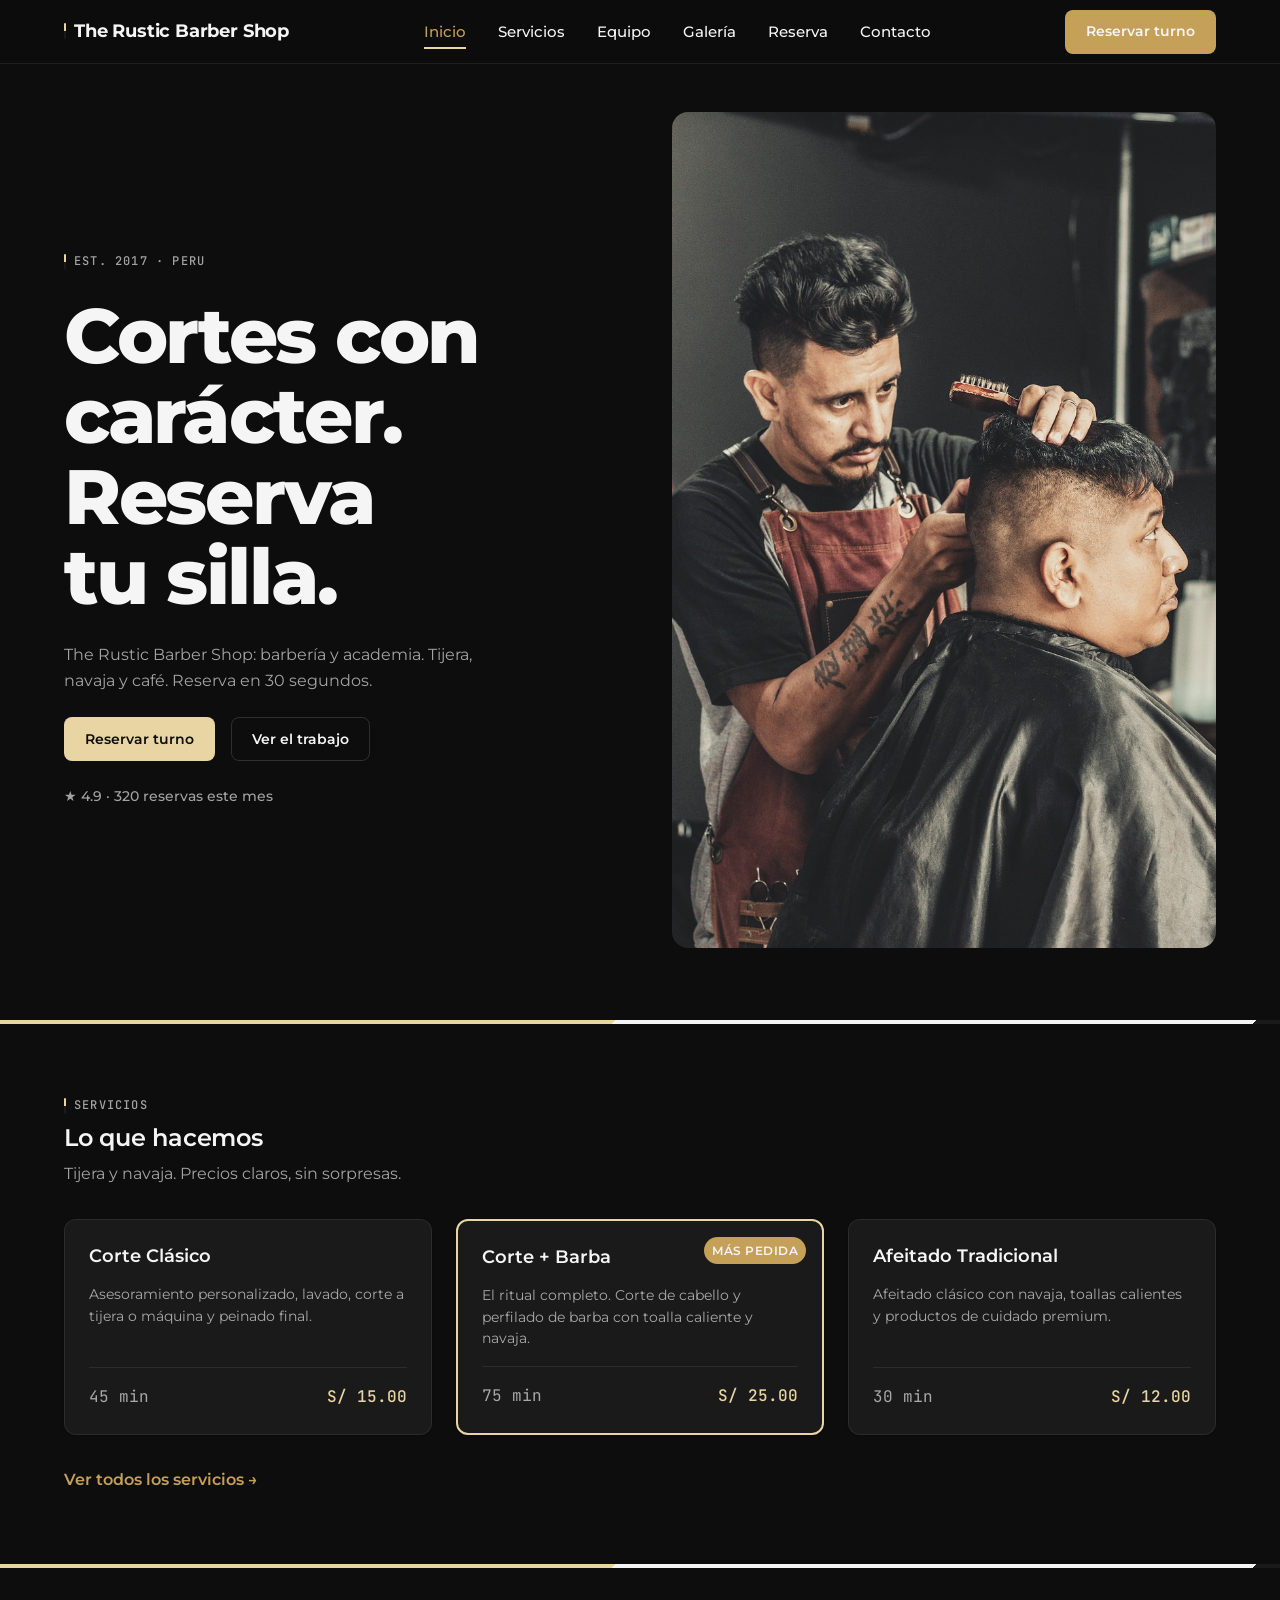
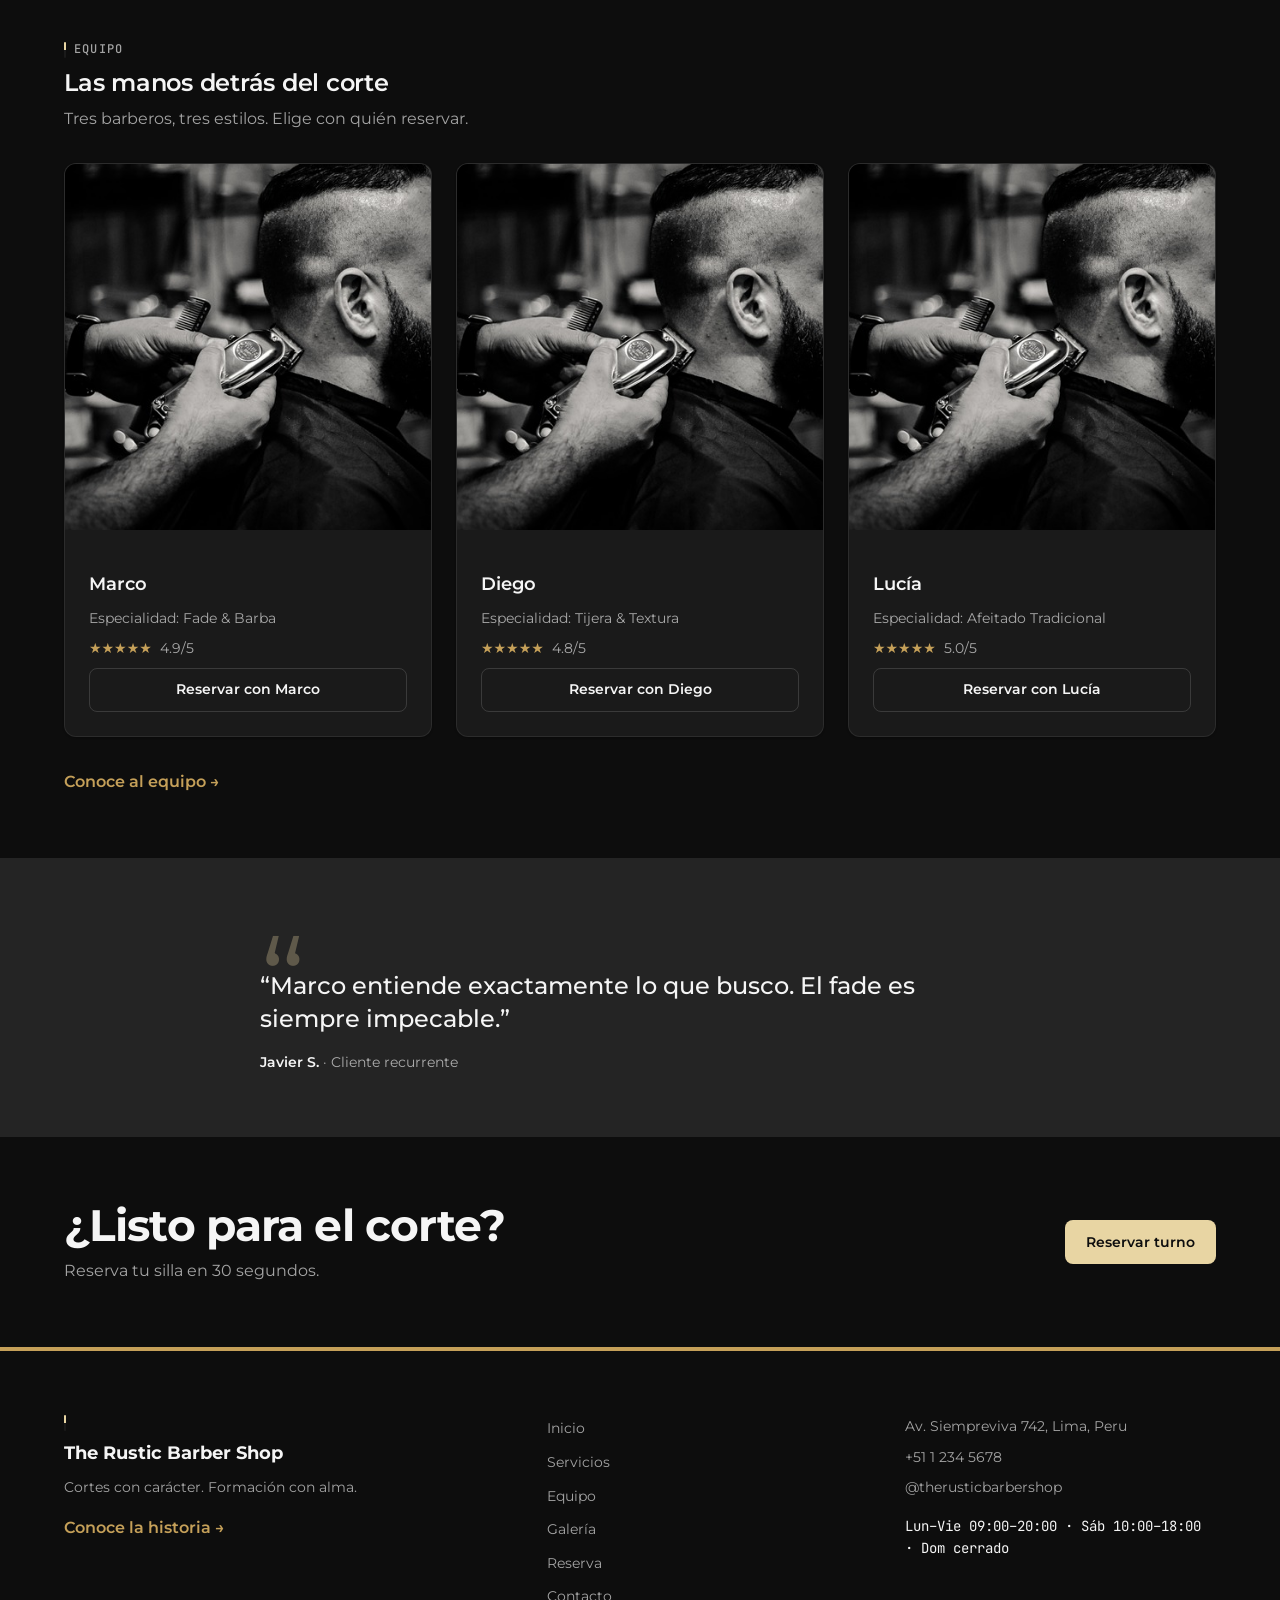
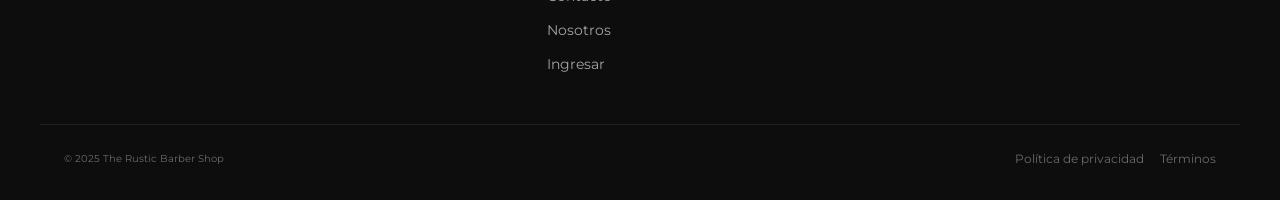
==== index.html @ 98f18f37 "refactor: new home content and structure, with main styles and add dinamic interaction with js code " ====
﻿<!DOCTYPE html>
<html lang="es">
<head>
    <meta charset="UTF-8">
    <meta name="viewport" content="width=device-width, initial-scale=1.0">
    <link rel="stylesheet" href="styles/styles.css">
    <link rel="preconnect" href="https://fonts.googleapis.com">
    <link rel="preconnect" href="https://fonts.gstatic.com" crossorigin>
    <link href="https://fonts.googleapis.com/css2?family=Montserrat:wght@400;500;600;700;800;900&family=JetBrains+Mono:wght@500&display=swap" rel="stylesheet">
    <title>Cortes con carácter — The Rustic Barber Shop | Reserva tu turno</title>
    <meta name="description" content="Barbería y academia de barbería en Peru. Cortes, fades, barba y cursos de barbería. Reserva tu turno online en 30 segundos.">
    <link rel="canonical" href="https://therusticbarbershop.com/">
    <meta property="og:title" content="The Rustic Barber Shop — Cortes con carácter">
    <meta property="og:description" content="Barbería y academia. Cortes, fades, barba y cursos de barbería. Reservá tu silla en 30 segundos.">
    <meta property="og:image" content="https://therusticbarbershop.com/og/hero.jpg">
    <meta property="og:type" content="website">
    <meta name="theme-color" content="#0D0D0D">
    <script type="application/ld+json">
    {
        "@context": "https://schema.org",
        "@type": "HairSalon",
        "name": "The Rustic Barber Shop",
        "image": "https://therusticbarbershop.com/og/hero.jpg",
        "address": {
            "@type": "PostalAddress",
            "streetAddress": "Av. Siempreviva 742",
            "addressLocality": "Lima",
            "addressCountry": "PE"
        },
        "telephone": "+5112345678",
        "priceRange": "$$",
        "openingHours": ["Mo-Fr 09:00-20:00", "Sa 10:00-18:00", "Su closed"]
    }
    </script>
</head>
<body>
    <a href="#main" class="skip-link">Ir a contenido principal</a>
    <header class="topbar" role="banner">
        <div class="topbar__inner container">
            <a class="brand" href="/" aria-label="The Rustic Barber Shop — inicio">
                <span class="brand__pole" aria-hidden="true"></span>
                <span class="brand__wordmark">The&nbsp;Rustic&nbsp;Barber&nbsp;Shop</span>
            </a>
            <nav class="nav" aria-label="Navegación principal">
                <ul class="nav__list">
                    <li><a class="nav__link" href="/" aria-current="page">Inicio</a></li>
                    <li><a class="nav__link" href="/servicios">Servicios</a></li>
                    <li><a class="nav__link" href="/equipo">Equipo</a></li>
                    <li><a class="nav__link" href="/galeria">Galería</a></li>
                    <li><a class="nav__link" href="/reserva">Reserva</a></li>
                    <li><a class="nav__link" href="/contacto">Contacto</a></li>
                </ul>
            </nav>
            <a class="btn btn--primary topbar__cta" href="/reserva">Reservar turno</a>
            <button class="nav-toggle" type="button" aria-expanded="false" aria-controls="mobile-drawer" aria-label="Abrir menú">
                <span aria-hidden="true"></span>
            </button>
        </div>
    </header>

    <div id="mobile-drawer" class="mobile-drawer" role="dialog" aria-modal="true" aria-label="Menú de navegación" hidden>
        <div class="mobile-drawer__overlay" data-drawer-close aria-hidden="true"></div>
        <div class="mobile-drawer__panel">
            <div class="mobile-drawer__head">
                <span class="brand__pole" aria-hidden="true"></span>
                <span class="mobile-drawer__title">The Rustic Barber Shop</span>
                <button class="mobile-drawer__close" type="button" aria-label="Cerrar menú" data-drawer-close>
                    <span aria-hidden="true">×</span>
                </button>
            </div>
            <nav aria-label="Navegación móvil">
                <ul class="mobile-drawer__list">
                    <li><a class="mobile-drawer__link" href="/" aria-current="page">Inicio</a></li>
                    <li><a class="mobile-drawer__link" href="/servicios">Servicios</a></li>
                    <li><a class="mobile-drawer__link" href="/equipo">Equipo</a></li>
                    <li><a class="mobile-drawer__link" href="/galeria">Galería</a></li>
                    <li><a class="mobile-drawer__link" href="/reserva">Reserva</a></li>
                    <li><a class="mobile-drawer__link" href="/contacto">Contacto</a></li>
                    <li><a class="mobile-drawer__link" href="/nosotros">Nosotros</a></li>
                    <li><a class="mobile-drawer__link" href="/login">Ingresar</a></li>
                </ul>
            </nav>
            <a class="btn btn--accent mobile-drawer__cta" href="/reserva">Reservar turno</a>
        </div>
    </div>

    <main id="main" class="page page--home">
        <section class="hero" aria-labelledby="hero-title">
            <div class="container hero__grid">
                <div class="hero__content">
                    <p class="eyebrow"><span class="eyebrow__pole" aria-hidden="true"></span>Est. 2017 · Peru</p>
                    <h1 class="hero__title" id="hero-title">Cortes con carácter. Reserva tu silla.</h1>
                    <p class="hero__lede">The Rustic Barber Shop: barbería y academia. Tijera, navaja y café. Reserva en 30 segundos.</p>
                    <div class="hero__actions">
                        <a class="btn btn--accent" href="/reserva">Reservar turno</a>
                        <a class="btn btn--ghost" href="/equipo">Ver el trabajo</a>
                    </div>
                    <p class="hero__proof" aria-label="Valoración">★ 4.9 · 320 reservas este mes</p>
                </div>
                <div class="hero__media">
                    <img src="images/hero.jpg" alt="Cliente recibiendo un corte de pelo en The Rustic Barber Shop"
                    width="672"
                    height="705"
                    fetchpriority="high">
                </div>
            </div>
        </section>

        <hr class="barber-pole" aria-hidden="true">

        <section class="services container" aria-labelledby="services-title">
            <header class="section-head">
                <p class="eyebrow"><span class="eyebrow__pole" aria-hidden="true"></span>Servicios</p>
                <h2 id="services-title">Lo que hacemos</h2>
                <p class="section-head__lede">Tijera y navaja. Precios claros, sin sorpresas.</p>
            </header>
            <ul class="services__grid" role="list">
                <li class="service-card">
                    <h3 class="service-card__title">Corte Clásico</h3>
                    <p class="service-card__desc">Asesoramiento personalizado, lavado, corte a tijera o máquina y peinado final.</p>
                    <div class="service-card__meta">
                        <span class="service-card__duration">45 min</span>
                        <span class="service-card__price">S/ 15.00</span>
                    </div>
                </li>
                <li class="service-card service-card--featured">
                    <span class="service-card__pill" aria-label="Destacado">Más pedida</span>
                    <h3 class="service-card__title">Corte + Barba</h3>
                    <p class="service-card__desc">El ritual completo. Corte de cabello y perfilado de barba con toalla caliente y navaja.</p>
                    <div class="service-card__meta">
                        <span class="service-card__duration">75 min</span>
                        <span class="service-card__price">S/ 25.00</span>
                    </div>
                </li>
                <li class="service-card">
                    <h3 class="service-card__title">Afeitado Tradicional</h3>
                    <p class="service-card__desc">Afeitado clásico con navaja, toallas calientes y productos de cuidado premium.</p>
                    <div class="service-card__meta">
                        <span class="service-card__duration">30 min</span>
                        <span class="service-card__price">S/ 12.00</span>
                    </div>
                </li>
            </ul>
            <a class="link-arrow" href="/servicios">Ver todos los servicios →</a>
        </section>

        <hr class="barber-pole" aria-hidden="true">

        <section class="barbers container" aria-labelledby="team-preview-title">
            <header class="section-head">
                <p class="eyebrow"><span class="eyebrow__pole" aria-hidden="true"></span>Equipo</p>
                <h2 id="team-preview-title">Las manos detrás del corte</h2>
                <p class="section-head__lede">Tres barberos, tres estilos. Elige con quién reservar.</p>
            </header>
            <ul class="barbers__grid" role="list">
                <li class="barber-card">
                    <img class="barber-card__photo" src="images/marco.jpg" alt="Retrato de Marco, barbero especialista en fade y barba" width="400" height="400" loading="lazy"
                        onerror="if(this.src!=='images/barber-cut.jpg'){this.src='images/barber-cut.jpg';this.alt='Imagen de respaldo del equipo de The Rustic Barber Shop';}">
                    <div class="barber-card__body">
                        <h3 class="barber-card__name">Marco</h3>
                        <p class="barber-card__spec">Especialidad: Fade &amp; Barba</p>
                        <p class="barber-card__rating" aria-label="Valoración 4.9 de 5"><span aria-hidden="true">★★★★★</span> 4.9/5</p>
                        <a class="btn btn--ghost" href="/reserva?barbero=marco">Reservar con Marco</a>
                    </div>
                </li>
                <li class="barber-card">
                    <img class="barber-card__photo" src="images/diego.jpg" alt="Retrato de Diego, barbero especialista en tijera y textura" width="400" height="400" loading="lazy"
                        onerror="if(this.src!=='images/barber-cut.jpg'){this.src='images/barber-cut.jpg';this.alt='Imagen de respaldo del equipo de The Rustic Barber Shop';}">
                    <div class="barber-card__body">
                        <h3 class="barber-card__name">Diego</h3>
                        <p class="barber-card__spec">Especialidad: Tijera &amp; Textura</p>
                        <p class="barber-card__rating" aria-label="Valoración 4.8 de 5"><span aria-hidden="true">★★★★★</span> 4.8/5</p>
                        <a class="btn btn--ghost" href="/reserva?barbero=diego">Reservar con Diego</a>
                    </div>
                </li>
                <li class="barber-card">
                    <img class="barber-card__photo" src="images/lucia.jpg" alt="Retrato de Lucía, barbera especialista en afeitado tradicional" width="400" height="400" loading="lazy"
                        onerror="if(this.src!=='images/barber-cut.jpg'){this.src='images/barber-cut.jpg';this.alt='Imagen de respaldo del equipo de The Rustic Barber Shop';}">
                    <div class="barber-card__body">
                        <h3 class="barber-card__name">Lucía</h3>
                        <p class="barber-card__spec">Especialidad: Afeitado Tradicional</p>
                        <p class="barber-card__rating" aria-label="Valoración 5.0 de 5"><span aria-hidden="true">★★★★★</span> 5.0/5</p>
                        <a class="btn btn--ghost" href="/reserva?barbero=lucia">Reservar con Lucía</a>
                    </div>
                </li>
            </ul>
            <a class="link-arrow" href="/equipo">Conoce al equipo →</a>
        </section>

        <section class="testimonial-feature" aria-label="Testimonio destacado">
            <div class="container">
                <blockquote>
                    <p>“Marco entiende exactamente lo que busco. El fade es siempre impecable.”</p>
                    <footer><cite>Javier S.</cite> · <span>Cliente recurrente</span></footer>
                </blockquote>
            </div>
        </section>

        <aside class="cta-band" aria-labelledby="home-cta">
            <div class="container cta-band__inner">
                <div>
                    <h2 class="cta-band__title" id="home-cta">¿Listo para el corte?</h2>
                    <p class="cta-band__text">Reserva tu silla en 30 segundos.</p>
                </div>
                <a class="btn btn--accent" href="/reserva">Reservar turno</a>
            </div>
        </aside>
    </main>
    <footer class="site-footer" role="contentinfo">
        <div class="container site-footer__grid">
            <div class="site-footer__brand">
                <span class="brand__pole" aria-hidden="true"></span>
                <p class="site-footer__wordmark">The&nbsp;Rustic&nbsp;Barber&nbsp;Shop</p>
                <p class="site-footer__tagline">Cortes con carácter. Formación con alma.</p>
                <a class="site-footer__about" href="/nosotros">Conoce la historia →</a>
            </div>

            <nav class="site-footer__nav" aria-label="Navegación secundaria">
                <ul>
                    <li><a href="/">Inicio</a></li>
                    <li><a href="/servicios">Servicios</a></li>
                    <li><a href="/equipo">Equipo</a></li>
                    <li><a href="/galeria">Galería</a></li>
                    <li><a href="/reserva">Reserva</a></li>
                    <li><a href="/contacto">Contacto</a></li>
                    <li><a href="/nosotros">Nosotros</a></li>
                    <li><a href="/login">Ingresar</a></li>
                </ul>
            </nav>

            <address class="site-footer__contact">
                <p>Av. Siempreviva 742, Lima, Peru</p>
                <p><a href="tel:+5112345678">+51 1 234 5678</a></p>
                <p><a href="https://instagram.com/therusticbarbershop" rel="noopener noreferrer">@therusticbarbershop</a></p>
                <p class="site-footer__hours">Lun–Vie 09:00–20:00 · Sáb 10:00–18:00 · Dom cerrado</p>
            </address>
        </div>

        <div class="site-footer__legal container">
            <small>&copy; 2025 The&nbsp;Rustic&nbsp;Barber&nbsp;Shop</small>
            <ul>
                <li><a href="#">Política de privacidad</a></li>
                <li><a href="#">Términos</a></li>
            </ul>
        </div>
    </footer>

    <script src="scripts/main.js"></script>
</body>
</html>
---- styles/styles.css ----
﻿/* ==========================================================================
   Design Tokens (:root variables)
   Colors, typography, spacing, radii, shadows, motion, z-index
   ========================================================================== */
:root {
    --canvas: #0D0D0D;

    --surface: #1A1A1A;
    --surface-subtle: #242424;

    --border: rgba(255, 255, 255, 0.08);
    --border-strong: rgba(255, 255, 255, 0.14);

    --text-primary: #F5F5F5;
    --text-secondary: rgba(245, 245, 245, 0.65);
    --text-tertiary: rgba(245, 245, 245, 0.40);
    --text-on-primary: #F5F5F5;
    --text-on-accent: #0D0D0D;

    --primary: #C5A059;
    --primary-hover: #A8863A;
    --primary-active: #8B6B30;
    --accent: #E8D5A3;
    --accent-hover: #D4C08A;

    --success: #22C55E;
    --success-surface: #14532D;

    --error: #EF4444;
    --error-surface: #7F1D1D;

    --warning: #F59E0B;
    --warning-surface: #78350F;

    --info: #3B82F6;
    --info-surface: #1E3A5F;

    --font-display: "Montserrat", system-ui, sans-serif;
    --font-body: "Montserrat", system-ui, -apple-system, sans-serif;
    --font-mono: "JetBrains Mono", ui-monospace, monospace;

    --fs-hero: clamp(48px, 6vw, 88px);
    --fs-h1: clamp(32px, 4vw, 44px);
    --fs-h2: 24px;
    --fs-h3: 18px;
    --fs-body: 16px;
    --fs-small: 14px;
    --fs-label: 12px;
    --fs-data: 16px;

    --sp-xs: 4px;
    --sp-sm: 8px;
    --sp-md: 16px;
    --sp-lg: 24px;
    --sp-xl: 32px;
    --sp-2xl: 48px;
    --sp-3xl: 64px;
    --sp-4xl: 96px;

    --container-max: 1200px;
    --container-px: 16px;
    --header-h: 64px;
    --section-gap: 48px;

    --r-control: 8px;
    --r-card:    12px;
    --r-media:   16px;
    --r-pill:    999px;

    --shadow-0: none;
    --shadow-1: 0 1px 2px rgba(0,0,0,0.30);
    --shadow-2: 0 1px 3px rgba(0,0,0,0.30), 0 8px 24px rgba(0,0,0,0.40);
    --shadow-3: 0 4px 8px rgba(0,0,0,0.40), 0 24px 48px rgba(0,0,0,0.50);

    --dur-fast: 120ms; 
    --dur-base: 200ms; 
    --dur-slow: 320ms; 
    --dur-scene: 520ms;
    --ease-out: cubic-bezier(0.22, 1, 0.36, 1);
    --ease-in-out: cubic-bezier(0.65, 0, 0.35, 1);

    --z-base:0; 
    --z-sticky:100; 
    --z-header:200;
    --z-popover:800; 
    --z-modal:1000; 
    --z-toast:1100;

}

/* ==========================================================================
   Global Base — Reset, HTML/Body, Motion Preferences, Focus Rings
   ========================================================================== */
*, *::before, *::after {
    box-sizing: border-box;
}

html {
    scroll-behavior: smooth;
    color-scheme: dark;
}

body {
    margin: 0;
    min-height: 100vh;
    background-color: var(--canvas);
    color: var(--text-primary);
    font-family: var(--font-body);
    font-size: var(--fs-body);
    line-height: 1.6;
    -webkit-font-smoothing: antialiased;
    -moz-osx-font-smoothing: grayscale;
}

@media (prefers-reduced-motion: reduce) {
    html {
        scroll-behavior: auto;
    }
    *, *::before, *::after {
        animation-duration: 0.01ms !important;
        animation-iteration-count: 1 !important;
        transition-duration: 0.01ms !important;
    }
}

[id] {
    scroll-margin-top: 80px;
}

img {
    max-width: 100%;
    height: auto;
    display: block;
}

h1, h2, h3, h4, p {
    margin: 0;
}

h1, h2, h3 {
    font-family: var(--font-display);
    text-wrap: balance;
}

a {
    color: inherit;
}

ul, ol {
    margin: 0;
    padding: 0;
    list-style: none;
}

:focus-visible {
    outline: 2px solid var(--accent);
    outline-offset: 2px;
}

/* ==========================================================================
   Utilities — .visually-hidden, .container, Responsive Breakpoints
   ========================================================================== */
.visually-hidden {
    position: absolute;
    width: 1px;
    height: 1px;
    padding: 0;
    margin: -1px;
    overflow: hidden;
    clip: rect(0, 0, 0, 0);
    white-space: nowrap;
    border: 0;
}

.container {
    width: 100%;
    max-width: var(--container-max);
    margin-inline: auto;
    padding-inline: var(--container-px);
}

@media (min-width: 1024px) {
    :root {
        --container-px: 24px;
        --section-gap: 64px;
    }
}

/* ==========================================================================
   Skip Link — Accessibility Jump-to-Content
   ========================================================================== */
.skip-link {
    position: absolute;
    top: var(--sp-md);
    left: var(--sp-md);
    z-index: calc(var(--z-modal) + 1);
    padding: var(--sp-sm) var(--sp-md);
    background-color: var(--surface);
    color: var(--text-primary);
    border: 1px solid var(--border-strong);
    border-radius: var(--r-control);
    text-decoration: none;
    font-weight: 600;
    transform: translateY(-200%);
    transition: transform var(--dur-base) var(--ease-out);
}

.skip-link:focus {
    transform: translateY(0);
}

/* ==========================================================================
   Barber Pole Divider — Animated Brand Signature
   ========================================================================== */
.barber-pole {
    border: 0;
    height: 4px;
    width: 100%;
    background: repeating-linear-gradient(-45deg, var(--accent) 0 25%, var(--surface) 25% 51%, var(--text-primary) 51% 76%, var(--accent) 76% 100%);
    background-size: 200% 100%;
    animation: pole-flow 2s linear infinite;
}

@media (prefers-reduced-motion: reduce) {
    .barber-pole {
        animation: none;
    }
}

@keyframes pole-flow {
    from {
        background-position: 0% 0%;
    }
    to {
        background-position: 200% 0%;
    }
}

/* ==========================================================================
   Buttons — .btn, .btn--primary, .btn--accent, .btn--ghost
   ========================================================================== */
.btn {
    display: inline-flex;
    justify-content: center;
    align-items: center;
    height: 44px;

    border-radius: var(--r-control);
    border: 1px solid transparent;
    text-decoration: none;
    padding-inline: 20px;

    font-family: inherit;
    font-size: var(--fs-small);
    font-weight: 600;
    cursor: pointer;

    /* Override existing background-color/border-color transition. */
    transition: transform var(--dur-fast) var(--ease-out);
    touch-action: manipulation;
}

.btn:focus-visible {
    outline: 2px solid var(--accent);
    outline-offset: 2px;
}

.btn:active {
    transform: scale(0.97);
}

.btn--primary {
    background-color: var(--primary);
    color: var(--text-on-primary);
}

.btn--primary:hover {
    background-color: var(--primary-hover);
}

.btn--primary:active {
    background-color: var(--primary-active);
}

.btn--accent {
    background-color: var(--accent);
    color: var(--text-on-accent);
}

.btn--accent:hover {
    background-color: var(--accent-hover);
}

.btn--accent:active {
    background-color: var(--primary);
}

.btn--ghost {
    background-color: transparent;
    border-color: var(--border-strong);
    color: var(--text-primary);
}

.btn--ghost:hover {
    background-color: var(--surface-subtle);
}

.btn--ghost:active {
    background-color: var(--surface);
}

/* ==========================================================================
   Header — .topbar, .brand, .nav, .nav-toggle (Sticky Navigation)
   ========================================================================== */
.topbar {
    position: sticky;
    top: 0;
    z-index: var(--z-header);
    height: var(--header-h);
    background-color: rgba(13, 13, 13, 0.95);
    backdrop-filter: blur(8px);
    -webkit-backdrop-filter: blur(8px);
    border-bottom: 1px solid var(--border);
}

.topbar__inner {
    position: static;
    background-color: transparent;
    border-bottom: 0;
    display: flex;
    align-items: center;
    justify-content: space-between;
    gap: var(--sp-md);
    height: 100%;
}

.brand {
    display: inline-flex;
    align-items: center;
    gap: var(--sp-sm);
    text-decoration: none;
    font-family: var(--font-display);
    font-size: clamp(14px, 2vw, 18px);
    font-weight: 700;
    color: var(--text-primary);
    letter-spacing: -0.01em;
}

.brand__pole {
    display: inline-block;
    width: 2px;
    height: 16px;
    border-radius: 999px;
    background: repeating-linear-gradient(
        180deg,
        var(--accent) 0 25%,
        var(--surface) 25% 51%,
        var(--text-primary) 51% 76%,
        var(--accent) 76% 100%
    );
    background-size: 100% 200%;
    animation: pole-mini-flow 2s linear infinite;
}

@media (prefers-reduced-motion: reduce) {
    .brand__pole {
        animation: none;
    }
}

@keyframes pole-mini-flow {
    from { background-position: 0% 0%; }
    to { background-position: 0% 200%; }
}

.nav {
    display: none;
}

@media (min-width: 1024px) {
    .nav {
        display: block;
    }
}

.nav__list {
    display: flex;
    align-items: center;
    gap: var(--sp-xl);
    height: 100%;

    list-style: none;
    margin: 0;
    padding: 0;
}

.nav__link {
    position: relative;
    text-decoration: none;
    color: var(--text-primary);
    font-size: 15px;
    font-weight: 500;
    padding-block: var(--sp-sm);
}

.nav__link::after {
    content: '';
    position: absolute;
    left: 0;
    bottom: 0;
    width: 100%;
    height: 2px;
    background-color: var(--accent);
    transform: scaleX(0);
    transform-origin: left;
    transition: transform var(--dur-base) var(--ease-out);
}

.nav__link:hover::after,
.nav__link[aria-current="page"]::after {
    transform: scaleX(1);
}

.nav__link:hover {
    color: var(--accent);
}

.nav__link[aria-current="page"] {
    color: var(--primary);
}

.topbar__cta {
    display: none;
}

@media (min-width: 1024px) {
    .topbar__cta {
        display: inline-flex;
    }
}

.nav-toggle {
    display: inline-flex;
    align-items: center;
    justify-content: center;
    width: 44px;
    height: 44px;
    padding: 0;
    background: transparent;
    border: 1px solid var(--border-strong);
    border-radius: var(--r-control);
    color: var(--text-primary);
    cursor: pointer;
    touch-action: manipulation;
}

.nav-toggle span,
.nav-toggle span::before,
.nav-toggle span::after {
    display: block;
    width: 22px;
    height: 2px;
    background-color: currentColor;
    border-radius: 2px;
    transition: transform var(--dur-base) var(--ease-out), opacity var(--dur-base) var(--ease-out);
}

.nav-toggle span {
    position: relative;
}

.nav-toggle span::before,
.nav-toggle span::after {
    content: '';
    position: absolute;
    left: 0;
}

.nav-toggle span::before { top: -7px; }
.nav-toggle span::after { top: 7px; }

.nav-toggle[aria-expanded="true"] span { opacity: 0; }
.nav-toggle[aria-expanded="true"] span::before { transform: translateY(7px) rotate(45deg); }
.nav-toggle[aria-expanded="true"] span::after { transform: translateY(-7px) rotate(-45deg); }

@media (min-width: 1024px) {
    .nav-toggle { display: none; }
}

/* ==========================================================================
   Mobile Navigation Drawer — .mobile-drawer
   ========================================================================== */
.mobile-drawer {
    position: fixed;
    inset: 0;
    z-index: var(--z-modal);
    display: none;
}

.mobile-drawer.is-open {
    display: block;
}

.mobile-drawer__overlay {
    position: absolute;
    inset: 0;
    background-color: rgba(13, 13, 13, 0.7);
    opacity: 0;
    transition: opacity var(--dur-slow) var(--ease-out);
}

.mobile-drawer.is-open .mobile-drawer__overlay {
    opacity: 1;
}

.mobile-drawer__panel {
    position: absolute;
    top: 0;
    right: 0;
    width: min(320px, 85vw);
    height: 100%;
    background-color: var(--surface);
    border-left: 1px solid var(--border);
    padding: var(--sp-lg);
    display: flex;
    flex-direction: column;
    gap: var(--sp-xl);
    transform: translateX(100%);
    transition: transform var(--dur-slow) var(--ease-out);
    overscroll-behavior: contain;
}

.mobile-drawer.is-open .mobile-drawer__panel {
    transform: translateX(0);
}

.mobile-drawer__head {
    display: flex;
    align-items: center;
    justify-content: space-between;
    gap: var(--sp-sm);
}

.mobile-drawer__title {
    font-family: var(--font-display);
    font-weight: 700;
    font-size: 14px;
    flex: 1;
}

.mobile-drawer__close {
    width: 36px;
    height: 36px;
    display: inline-flex;
    align-items: center;
    justify-content: center;
    background: transparent;
    border: 1px solid var(--border-strong);
    border-radius: var(--r-control);
    color: var(--text-primary);
    cursor: pointer;
    font-size: 22px;
    line-height: 1;
}

.mobile-drawer__list {
    display: flex;
    flex-direction: column;
    gap: var(--sp-sm);
}

.mobile-drawer__link {
    display: block;
    padding: var(--sp-sm) 0;
    text-decoration: none;
    color: var(--text-secondary);
    font-size: var(--fs-body);
    font-weight: 500;
    border-bottom: 1px solid var(--border);
    transition: transform var(--dur-base) var(--ease-out);
}

.mobile-drawer__link:hover,
.mobile-drawer__link[aria-current="page"] {
    color: var(--primary);
    transform: translateX(4px);
}

.mobile-drawer__cta {
    margin-top: auto;
}

/* ==========================================================================
   Hero Section — .hero, .hero__grid, .hero__content, .hero__media
   ========================================================================== */
.hero {
    padding-block: var(--sp-2xl) var(--sp-3xl);
}

.hero__grid {
    display: grid;
    gap: var(--sp-xl);
    align-items: center;
}

@media (min-width: 1024px) {
    .hero__grid {
        grid-template-columns: 1fr 1fr;
        gap: var(--sp-3xl);
        min-height: calc(100vh - var(--header-h));
    }
}

.hero__content {
    display: flex;
    flex-direction: column;
    gap: var(--sp-lg);
}

.hero__title {
    font-size: var(--fs-hero);
    font-weight: 800;
    line-height: 1.05;
    letter-spacing: -0.03em;
}

.hero__lede {
    color: var(--text-secondary);
    font-size: var(--fs-body);
    max-width: 448px;
}

.hero__actions {
    display: flex;
    flex-wrap: wrap;
    gap: var(--sp-md);
}

.hero__proof {
    color: var(--text-secondary);
    font-size: var(--fs-small);
    font-weight: 500;
}

.hero__media {
    border-radius: var(--r-media);
    overflow: hidden;
    aspect-ratio: 4 / 5;
    background-color: var(--surface-subtle);
}

.hero__media img {
    width: 100%;
    height: 100%;
    object-fit: cover;
}

@media (min-width: 1024px) {
    .hero__media {
        aspect-ratio: auto;
        height: 100%;
        min-height: 560px;
    }
}

/* ==========================================================================
   Section Components — .section-head, .eyebrow (Shared Section Headers)
   ========================================================================== */
.section-head {
    display: flex;
    flex-direction: column;
    gap: var(--sp-sm);
    margin-bottom: var(--sp-xl);
}

.section-head h2 {
    font-size: var(--fs-h2);
    font-weight: 600;
    line-height: 1.25;
    letter-spacing: -0.01em;
}

.section-head__lede {
    color: var(--text-secondary);
    max-width: 520px;
}

.eyebrow {
    display: inline-flex;
    align-items: center;
    gap: var(--sp-sm);
    font-family: var(--font-mono);
    font-size: var(--fs-label);
    font-weight: 500;
    letter-spacing: 0.1em;
    text-transform: uppercase;
    color: var(--text-secondary);
}

.eyebrow__pole {
    display: inline-block;
    width: 2px;
    height: 16px;
    border-radius: 999px;
    background: repeating-linear-gradient(
        180deg,
        var(--accent) 0 25%,
        var(--surface) 25% 51%,
        var(--text-primary) 51% 76%,
        var(--accent) 76% 100%
    );
    background-size: 100% 200%;
    animation: pole-mini-flow 2s linear infinite;
}

@media (prefers-reduced-motion: reduce) {
    .eyebrow__pole {
        animation: none;
    }
}

/* ==========================================================================
   Services Section — .services, .service-card, .link-arrow
   ========================================================================== */
.services {
    padding-block: var(--section-gap);
}

.services__grid {
    display: grid;
    gap: var(--sp-lg);
    align-items: stretch;
}

@media (min-width: 640px) {
    .services__grid {
        grid-template-columns: repeat(2, 1fr);
    }
}

@media (min-width: 1024px) {
    .services__grid {
        grid-template-columns: repeat(3, 1fr);
    }
}

.service-card {
    position: relative;
    display: flex;
    flex-direction: column;
    gap: var(--sp-md);
    background-color: var(--surface);
    border: 1px solid var(--border);
    border-radius: var(--r-card);
    padding: var(--sp-lg);
    box-shadow: var(--shadow-1);
    transition: transform var(--dur-base) var(--ease-out);
}

.service-card:hover {
    transform: translateY(-2px);
    box-shadow: var(--shadow-2);
}

.service-card--featured {
    border: 2px solid var(--accent);
}

.service-card__pill {
    position: absolute;
    top: var(--sp-md);
    right: var(--sp-md);
    padding: var(--sp-xs) var(--sp-sm);
    background-color: var(--primary);
    color: var(--text-on-primary);
    font-size: var(--fs-label);
    font-weight: 600;
    letter-spacing: 0.04em;
    text-transform: uppercase;
    border-radius: var(--r-pill);
}

.service-card__title {
    font-size: var(--fs-h3);
    font-weight: 600;
    line-height: 1.35;
    padding-right: 72px;
}

.service-card__desc {
    color: var(--text-secondary);
    font-size: var(--fs-small);
    line-height: 1.55;
    flex: 1;
}

.service-card__meta {
    display: flex;
    align-items: center;
    justify-content: space-between;
    padding-top: var(--sp-md);
    border-top: 1px solid var(--border);
    font-family: var(--font-mono);
    font-size: var(--fs-data);
    font-variant-numeric: tabular-nums;
}

.service-card__duration {
    color: var(--text-secondary);
}

.service-card__price {
    color: var(--accent);
    font-weight: 500;
}

.link-arrow {
    display: inline-flex;
    margin-top: var(--sp-xl);
    color: var(--primary);
    text-decoration: none;
    font-weight: 600;
    transition: transform var(--dur-base) var(--ease-out);
}

.link-arrow:hover {
    color: var(--accent);
    transform: translateX(4px);
}

/* ==========================================================================
   Team Section — .barbers, .barber-card
   ========================================================================== */
.barbers {
    padding-block: var(--section-gap);
}

.barbers__grid {
    display: grid;
    gap: var(--sp-lg);
    align-items: stretch;
}

@media (min-width: 640px) {
    .barbers__grid {
        grid-template-columns: repeat(2, 1fr);
    }
}

@media (min-width: 1024px) {
    .barbers__grid {
        grid-template-columns: repeat(3, 1fr);
    }
}

.barber-card {
    display: flex;
    flex-direction: column;
    gap: var(--sp-md);
    background-color: var(--surface);
    border: 1px solid var(--border);
    border-radius: var(--r-card);
    overflow: hidden;
    box-shadow: var(--shadow-1);
    transition: transform var(--dur-base) var(--ease-out);
}

.barber-card:hover {
    transform: translateY(-2px);
    box-shadow: var(--shadow-2);
}

.barber-card__photo {
    width: 100%;
    aspect-ratio: 1 / 1;
    object-fit: cover;
    background-color: var(--surface-subtle);
}

.barber-card__body {
    display: flex;
    flex-direction: column;
    gap: var(--sp-sm);
    padding: var(--sp-lg);
    flex: 1;
}

.barber-card__name {
    font-size: var(--fs-h3);
    font-weight: 600;
}

.barber-card__spec {
    color: var(--text-secondary);
    font-size: var(--fs-small);
}

.barber-card__rating {
    color: var(--text-secondary);
    font-size: var(--fs-small);
}

.barber-card__rating span {
    color: var(--primary);
    margin-right: var(--sp-xs);
}

.barber-card .btn {
    margin-top: auto;
}

/* ==========================================================================
   Featured Testimonial — .testimonial-feature
   ========================================================================== */
.testimonial-feature {
    padding-block: var(--section-gap);
    background-color: var(--surface-subtle);
}

.testimonial-feature blockquote {
    position: relative;
    max-width: 760px;
    margin: 0 auto;
    padding-top: var(--sp-2xl);
}

.testimonial-feature blockquote::before {
    content: '“';
    position: absolute;
    top: 0;
    left: 0;
    font-family: var(--font-display);
    font-size: clamp(64px, 10vw, 120px);
    line-height: 1;
    color: var(--accent);
    opacity: 0.3;
}

.testimonial-feature p {
    font-size: clamp(var(--fs-h3), 3vw, var(--fs-h2));
    font-weight: 500;
    line-height: 1.35;
    margin-bottom: var(--sp-md);
}

.testimonial-feature footer {
    color: var(--text-secondary);
    font-size: var(--fs-small);
}

.testimonial-feature cite {
    font-style: normal;
    color: var(--text-primary);
    font-weight: 600;
}

/* ==========================================================================
   CTA Band — .cta-band (Call-to-Action Section)
   ========================================================================== */
.cta-band {
    padding-block: var(--section-gap);
}

.cta-band__inner {
    display: flex;
    flex-direction: column;
    gap: var(--sp-lg);
    align-items: flex-start;
}

@media (min-width: 768px) {
    .cta-band__inner {
        flex-direction: row;
        align-items: center;
        justify-content: space-between;
    }
}

/* Intentional visual override: renders as H1 scale but remains <h2>. */
.cta-band__title {
    font-size: var(--fs-h1);
    font-weight: 700;
    line-height: 1.1;
    letter-spacing: -0.02em;
}

.cta-band__text {
    color: var(--text-secondary);
    margin-top: var(--sp-sm);
}

/* ==========================================================================
   Site Footer — .site-footer, .site-footer__grid, .site-footer__brand,
                 .site-footer__nav, .site-footer__contact, .site-footer__legal
   ========================================================================== */
.site-footer {
    padding-block: var(--sp-3xl) var(--sp-xl);
    border-top: 4px solid var(--primary);
    color-scheme: dark;
}

.site-footer__grid {
    display: grid;
    gap: var(--sp-2xl);
}

@media (min-width: 768px) {
    .site-footer__grid {
        grid-template-columns: repeat(2, 1fr);
    }
}

@media (min-width: 1024px) {
    .site-footer__grid {
        grid-template-columns: 1.4fr 1fr 1fr;
    }
}

.site-footer__brand {
    display: flex;
    flex-direction: column;
    gap: var(--sp-sm);
}

.site-footer__wordmark {
    font-family: var(--font-display);
    font-size: var(--fs-h3);
    font-weight: 700;
    color: var(--text-primary);
}

.site-footer__tagline {
    color: var(--text-secondary);
    font-size: var(--fs-small);
}

.site-footer__about {
    color: var(--primary);
    text-decoration: none;
    font-weight: 600;
    margin-top: var(--sp-sm);
}

.site-footer__about:hover {
    color: var(--accent);
}

.site-footer__nav ul {
    display: flex;
    flex-direction: column;
    gap: var(--sp-sm);
}

.site-footer__nav a {
    color: var(--text-secondary);
    text-decoration: none;
    font-size: var(--fs-small);
}

.site-footer__nav a:hover {
    color: var(--text-primary);
}

.site-footer__contact {
    display: flex;
    flex-direction: column;
    gap: var(--sp-sm);
    font-style: normal;
    color: var(--text-secondary);
    font-size: var(--fs-small);
}

.site-footer__contact a {
    color: var(--text-secondary);
    text-decoration: none;
}

.site-footer__contact a:hover {
    color: var(--primary);
}

.site-footer__hours {
    font-family: var(--font-mono);
    font-variant-numeric: tabular-nums;
    color: var(--text-primary);
    margin-top: var(--sp-sm);
}

.site-footer__legal {
    display: flex;
    flex-direction: column;
    gap: var(--sp-md);
    margin-top: var(--sp-2xl);
    padding-top: var(--sp-lg);
    border-top: 1px solid var(--border);
    color: var(--text-tertiary);
    font-size: var(--fs-label);
}

@media (min-width: 768px) {
    .site-footer__legal {
        flex-direction: row;
        align-items: center;
        justify-content: space-between;
    }
}

.site-footer__legal ul {
    display: flex;
    gap: var(--sp-md);
}

.site-footer__legal a {
    color: var(--text-tertiary);
    text-decoration: none;
}

.site-footer__legal a:hover {
    color: var(--text-secondary);
}

/* ==========================================================================
   Page-Load Reveal Animations — opacity + translateY stagger
   ========================================================================== */
@media (prefers-reduced-motion: no-preference) {
    .hero__content,
    .section-head,
    .service-card,
    .barber-card {
        opacity: 0;
        transform: translateY(12px);
        animation: reveal-up var(--dur-scene) var(--ease-out) forwards;
    }

    .hero__content { animation-delay: 0ms; }
    .section-head { animation-delay: var(--dur-fast); }

    .service-card:nth-child(1) { animation-delay: var(--dur-fast); }
    .service-card:nth-child(2) { animation-delay: calc(var(--dur-fast) * 2); }
    .service-card:nth-child(3) { animation-delay: calc(var(--dur-fast) * 3); }

    .barber-card:nth-child(1) { animation-delay: var(--dur-fast); }
    .barber-card:nth-child(2) { animation-delay: calc(var(--dur-fast) * 2); }
    .barber-card:nth-child(3) { animation-delay: calc(var(--dur-fast) * 3); }
}

@media (prefers-reduced-motion: reduce) {
    .hero__content,
    .section-head,
    .service-card,
    .barber-card {
        opacity: 1;
        transform: none;
        animation: none;
    }
}

@keyframes reveal-up {
    to {
        opacity: 1;
        transform: translateY(0);
    }
}
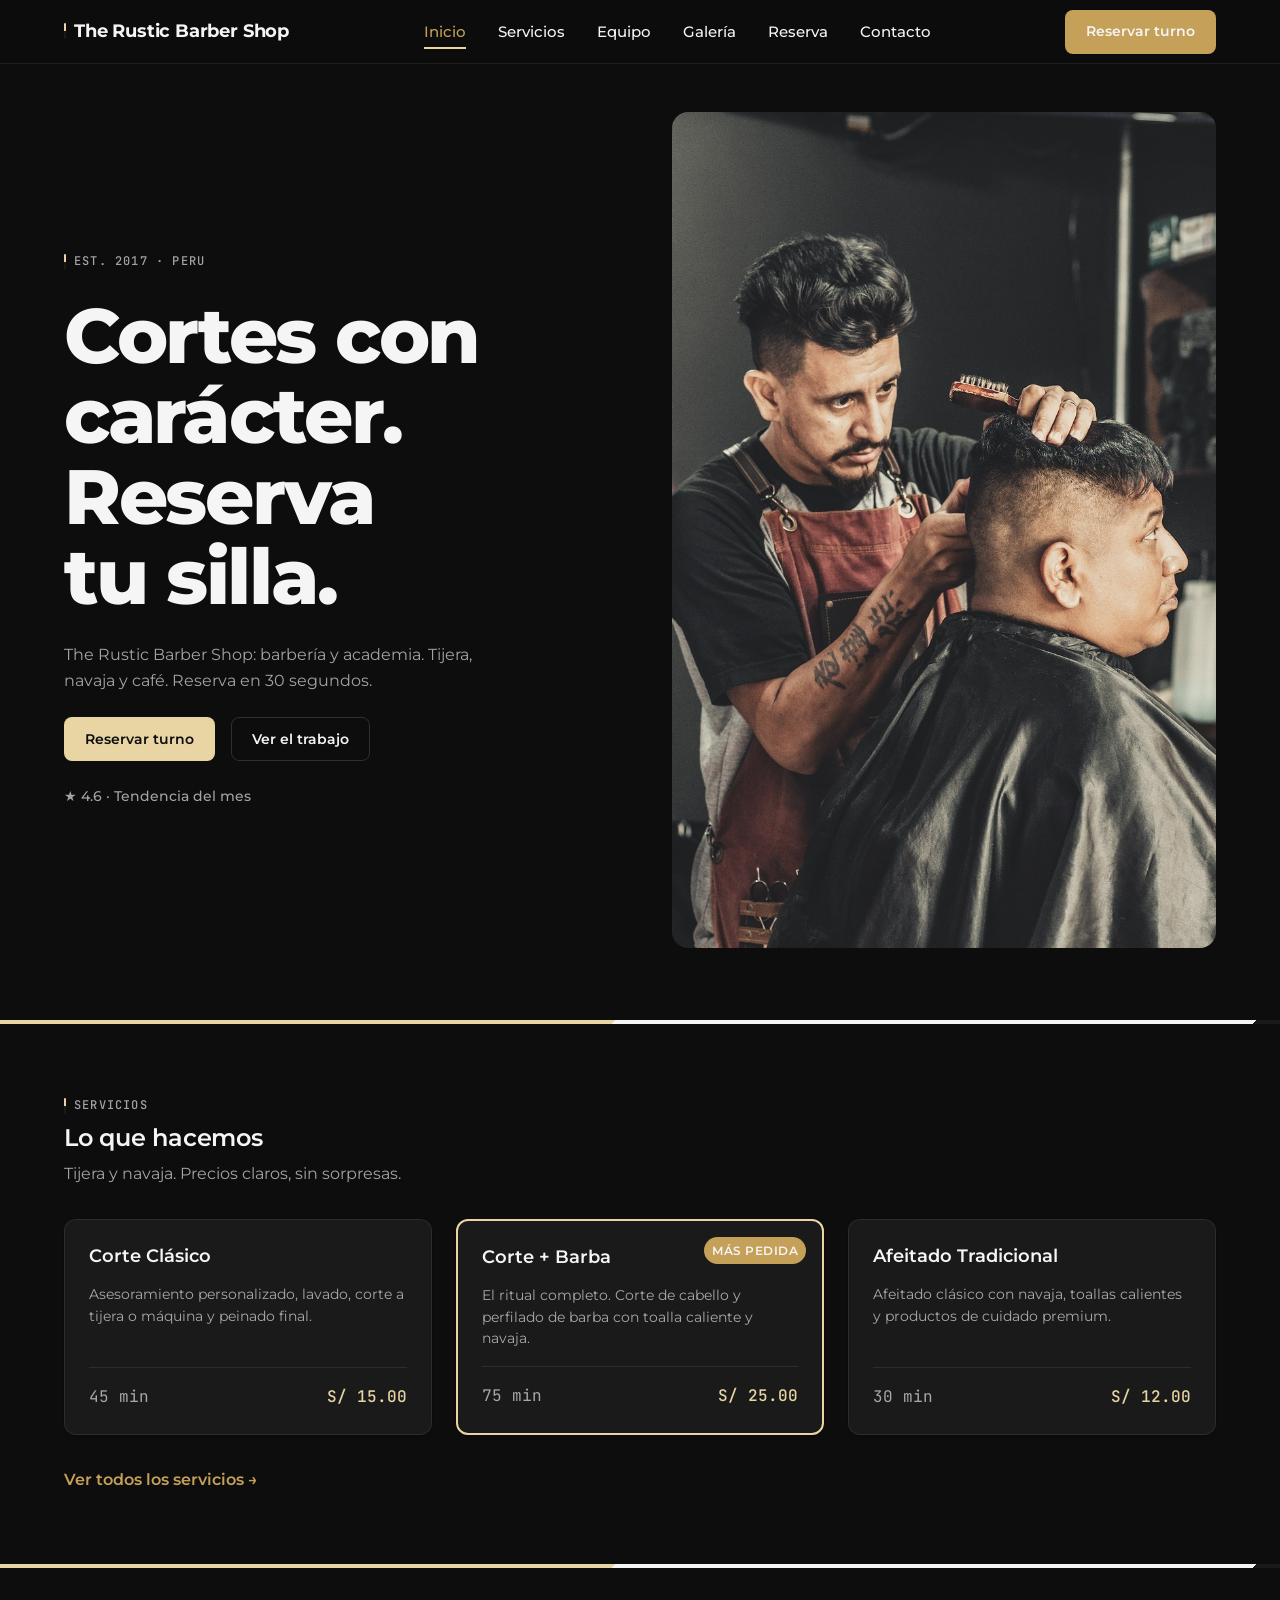
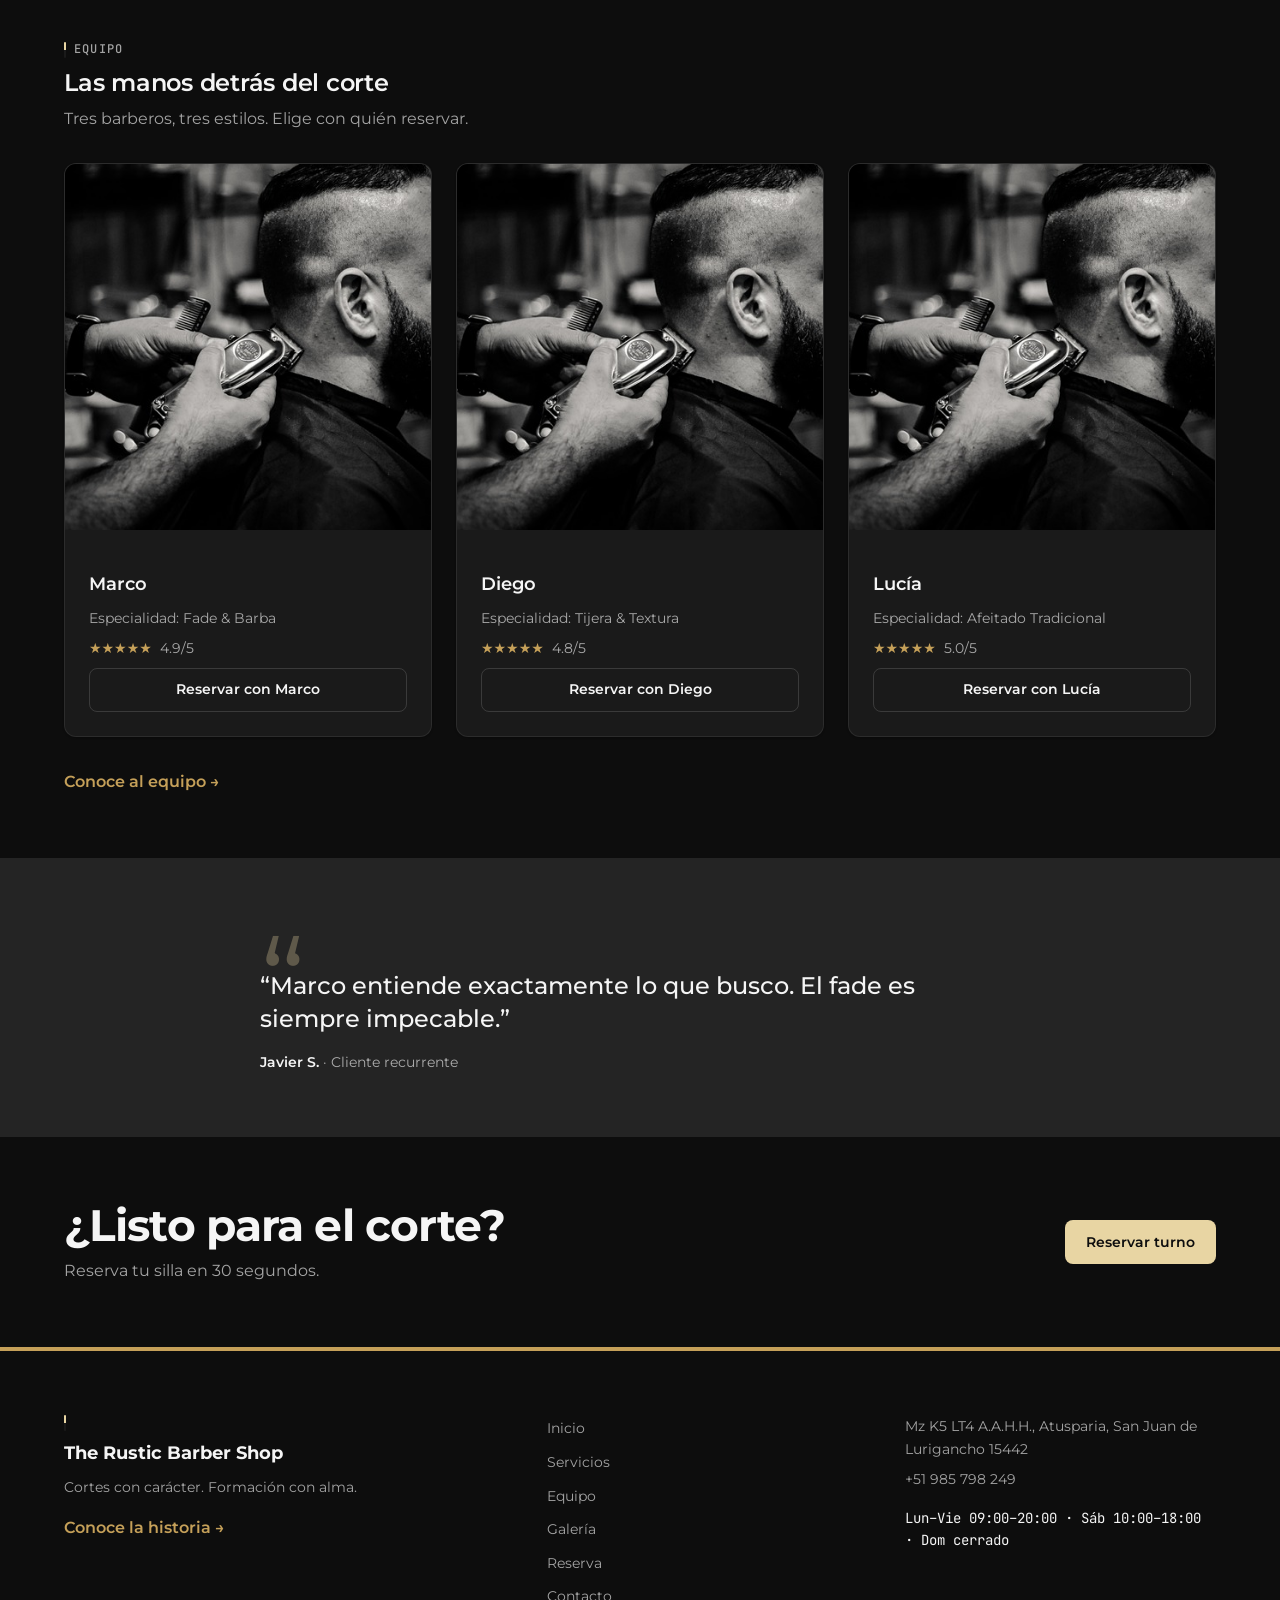
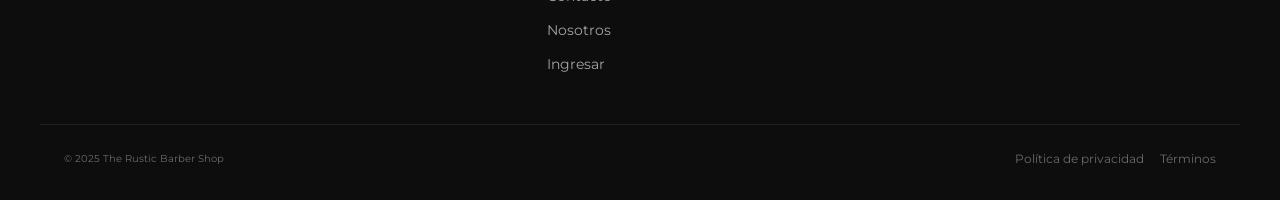
==== commit be12be16: "refactor footer paragraph text and add css structure comments" ====
--- a/index.html
+++ b/index.html
@@ -95,7 +95,7 @@
                         <a class="btn btn--accent" href="/reserva">Reservar turno</a>
                         <a class="btn btn--ghost" href="/equipo">Ver el trabajo</a>
                     </div>
-                    <p class="hero__proof" aria-label="Valoración">★ 4.9 · 320 reservas este mes</p>
+                    <p class="hero__proof" aria-label="Valoración">★ 4.6 · Tendencia del mes</p>
                 </div>
                 <div class="hero__media">
                     <img src="images/hero.jpg" alt="Cliente recibiendo un corte de pelo en The Rustic Barber Shop"
@@ -159,7 +159,7 @@
                     <div class="barber-card__body">
                         <h3 class="barber-card__name">Marco</h3>
                         <p class="barber-card__spec">Especialidad: Fade &amp; Barba</p>
-                        <p class="barber-card__rating" aria-label="Valoración 4.9 de 5"><span aria-hidden="true">★★★★★</span> 4.9/5</p>
+                        <p class="barber-card__rating" aria-label="Valoración 4.6 de 5"><span aria-hidden="true">★★★★★</span> 4.9/5</p>
                         <a class="btn btn--ghost" href="/reserva?barbero=marco">Reservar con Marco</a>
                     </div>
                 </li>
@@ -229,9 +229,8 @@
             </nav>
 
             <address class="site-footer__contact">
-                <p>Av. Siempreviva 742, Lima, Peru</p>
-                <p><a href="tel:+5112345678">+51 1 234 5678</a></p>
-                <p><a href="https://instagram.com/therusticbarbershop" rel="noopener noreferrer">@therusticbarbershop</a></p>
+                <p>Mz K5 LT4 A.A.H.H., Atusparia, San Juan de Lurigancho 15442</p>
+                <p><a href="tel:+51985798249">+51 985 798 249</a></p>
                 <p class="site-footer__hours">Lun–Vie 09:00–20:00 · Sáb 10:00–18:00 · Dom cerrado</p>
             </address>
         </div>
--- a/styles/styles.css
+++ b/styles/styles.css
@@ -955,6 +955,52 @@
 }
 
 /* ==========================================================================
+   Galería — .before-after, .ba-slider, .filters, .masonry
+   ========================================================================== */
+
+/* --- Before/After Slider --- */
+
+/* --- Filtros Sticky --- */
+
+/* --- Masonry Grid --- */
+
+/* ==========================================================================
+   Nosotros (About) — .editorial-hero, .ambient, .narrative, .values,
+                       .stats, .founder-quote
+   ========================================================================== */
+
+/* --- Editorial Hero + Ambient --- */
+
+/* --- Narrative Text --- */
+
+/* --- Value Cards --- */
+
+/* --- Stats Grid --- */
+
+/* --- Founder Quote --- */
+
+/* ==========================================================================
+   Contacto — .contact__grid, .contact-form-card, .hours-table, .map-embed
+   ========================================================================== */
+
+/* --- Info de contacto y mapa --- */
+
+/* --- Formulario --- */
+
+/* ==========================================================================
+   Reserva (Booking) — .booking__grid, .booking__form, .booking__slots,
+                       .booking__pole, .booking__info, .slots
+   ========================================================================== */
+
+/* --- Formulario de Reserva --- */
+
+/* --- Barber Pole Vertical --- */
+
+/* --- Selector de Horarios --- */
+
+/* --- Info Box --- */
+
+/* ==========================================================================
    CTA Band — .cta-band (Call-to-Action Section)
    ========================================================================== */
 .cta-band {
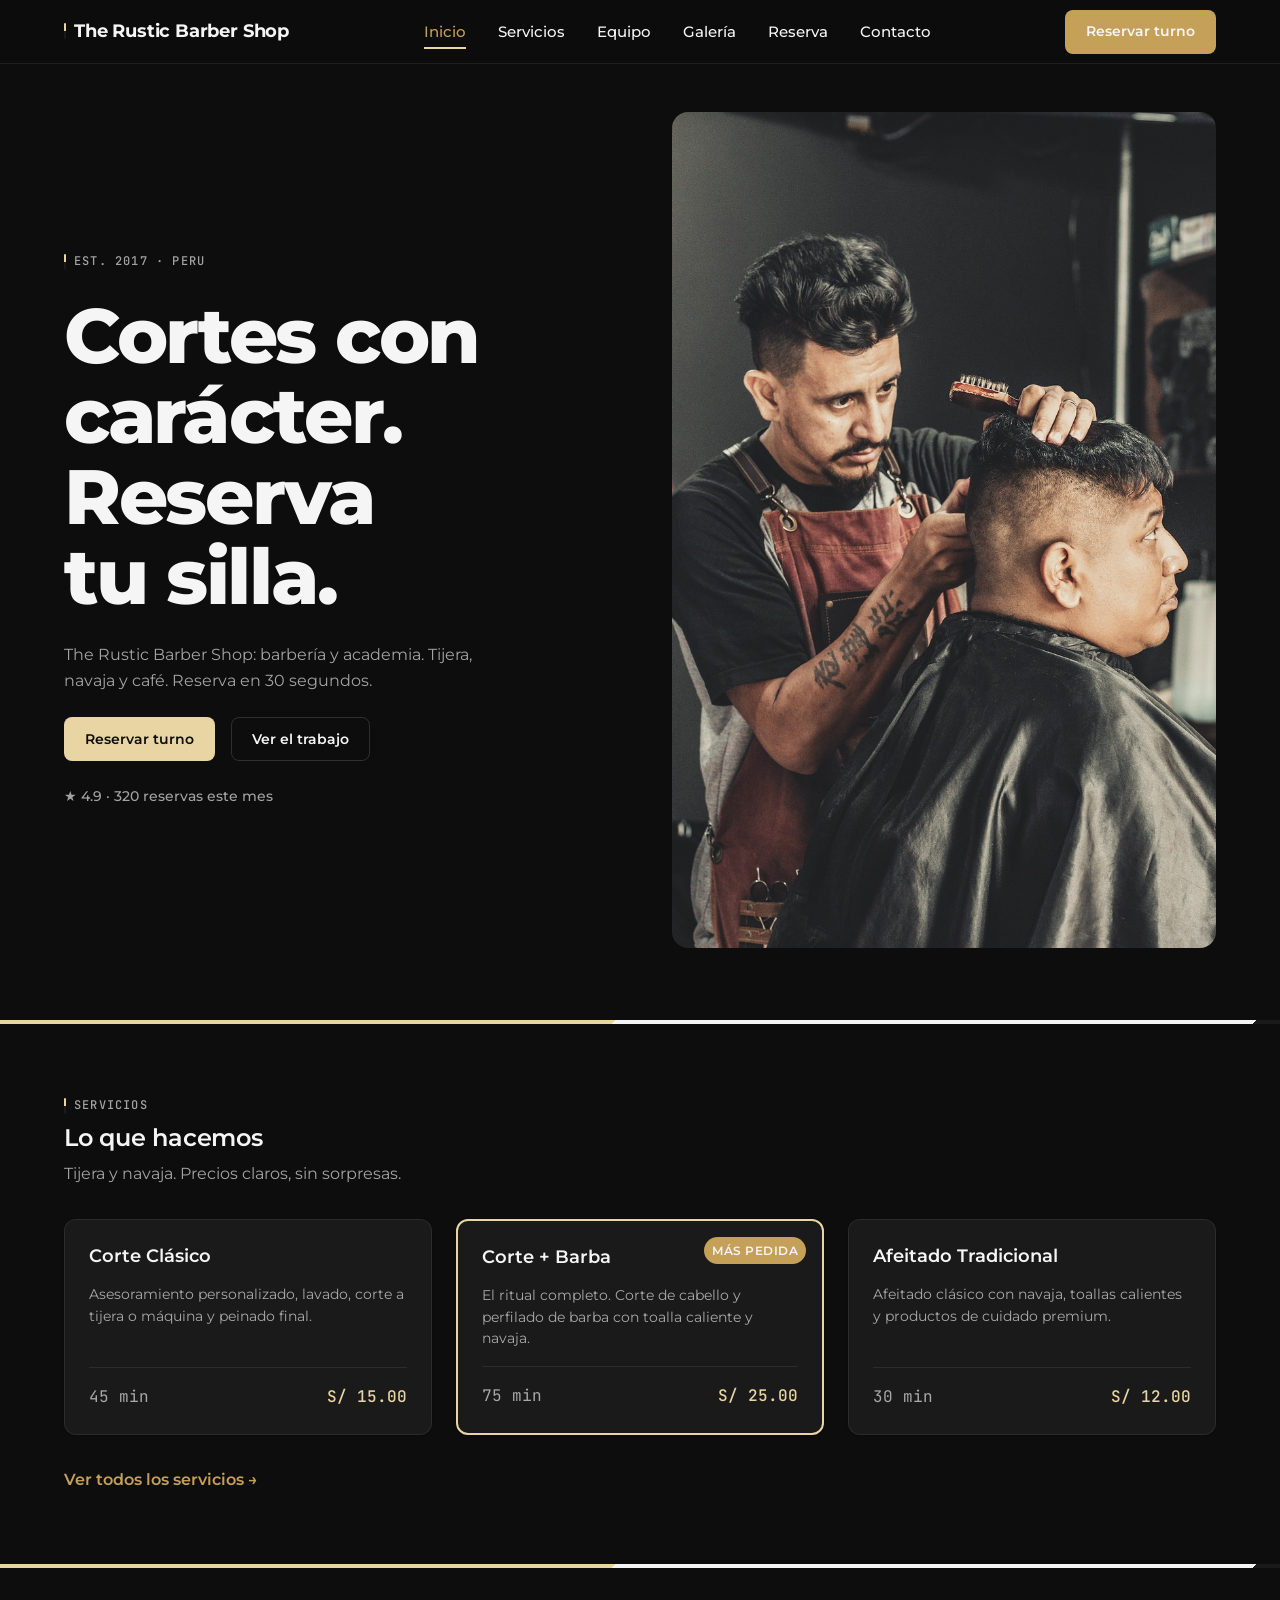
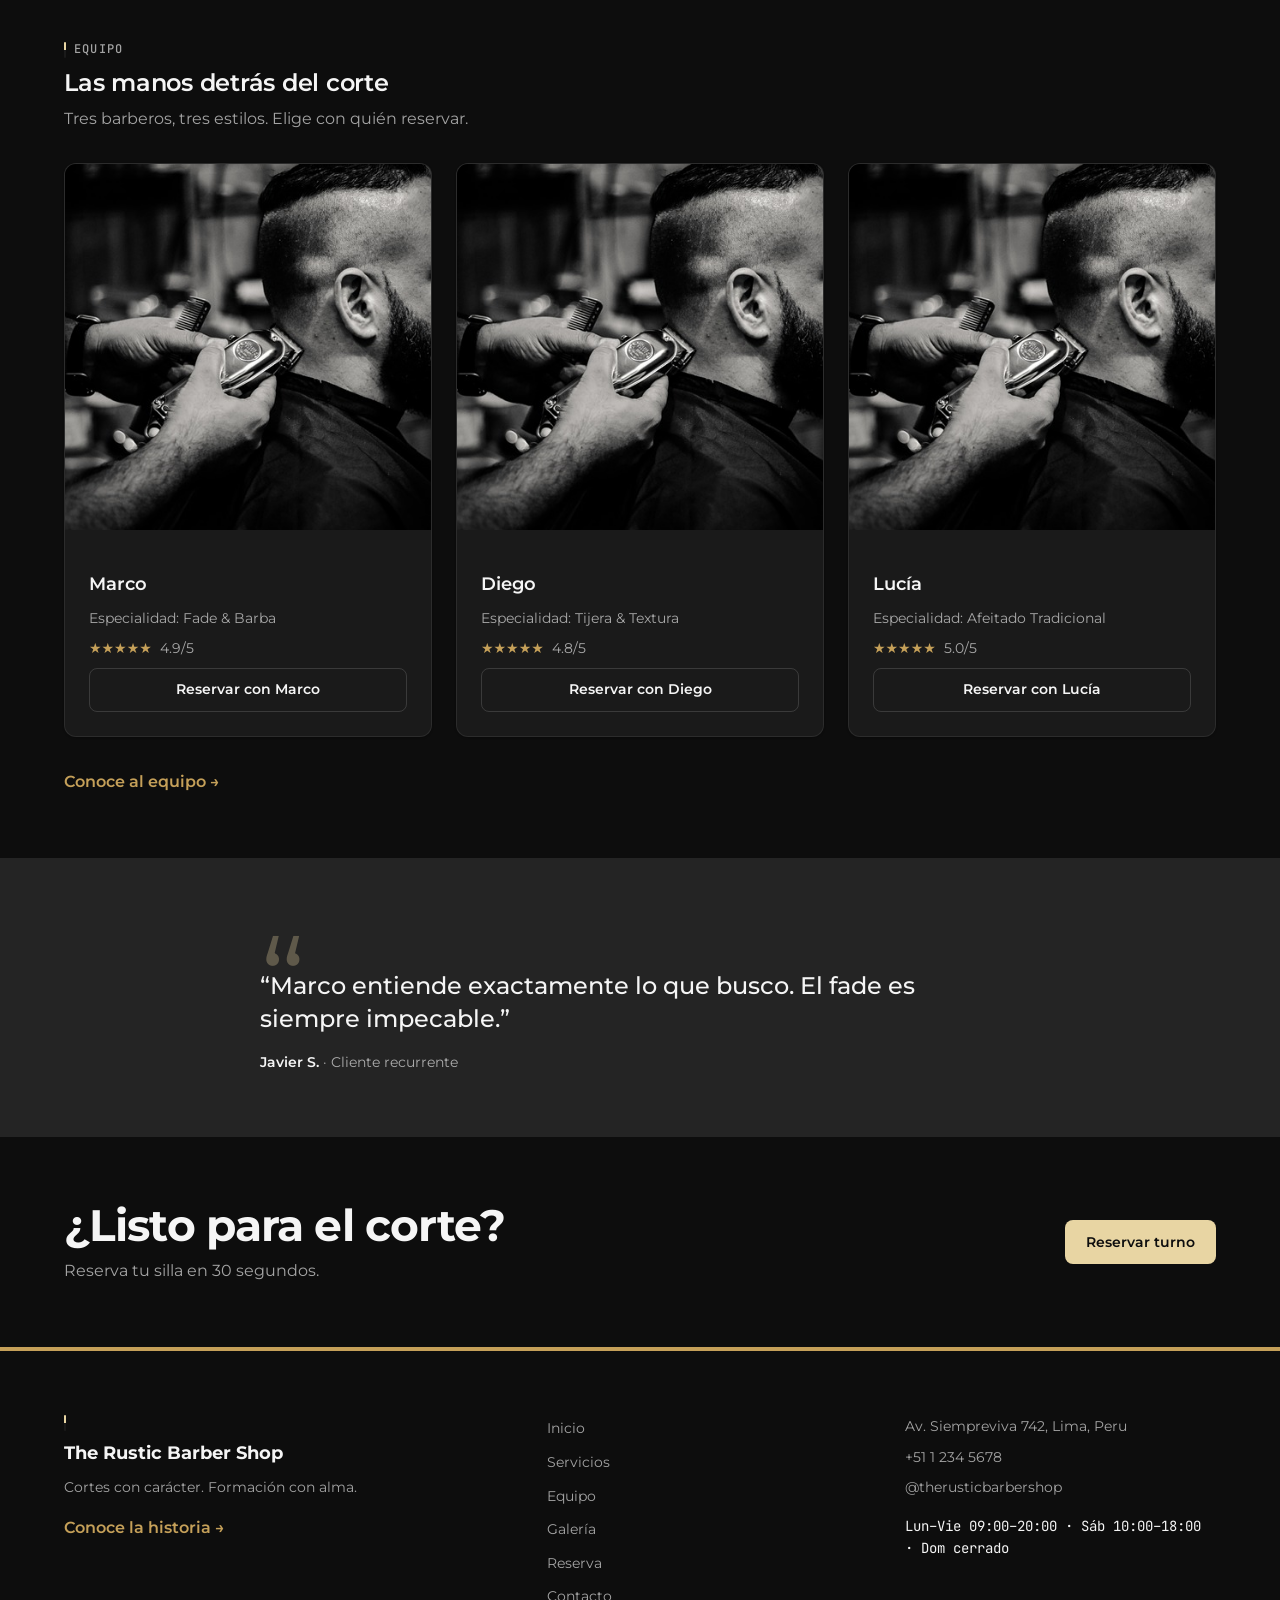
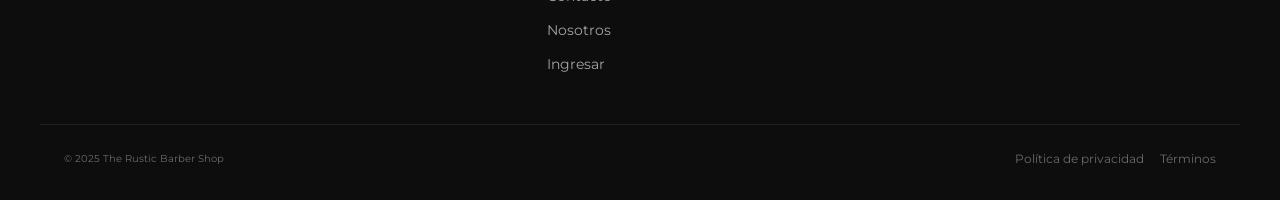
==== commit 4be19d18: "Refactorizacion de la pagina contacto" ====
--- a/index.html
+++ b/index.html
@@ -95,7 +95,7 @@
                         <a class="btn btn--accent" href="/reserva">Reservar turno</a>
                         <a class="btn btn--ghost" href="/equipo">Ver el trabajo</a>
                     </div>
-                    <p class="hero__proof" aria-label="Valoración">★ 4.6 · Tendencia del mes</p>
+                    <p class="hero__proof" aria-label="Valoración">★ 4.9 · 320 reservas este mes</p>
                 </div>
                 <div class="hero__media">
                     <img src="images/hero.jpg" alt="Cliente recibiendo un corte de pelo en The Rustic Barber Shop"
@@ -159,7 +159,7 @@
                     <div class="barber-card__body">
                         <h3 class="barber-card__name">Marco</h3>
                         <p class="barber-card__spec">Especialidad: Fade &amp; Barba</p>
-                        <p class="barber-card__rating" aria-label="Valoración 4.6 de 5"><span aria-hidden="true">★★★★★</span> 4.9/5</p>
+                        <p class="barber-card__rating" aria-label="Valoración 4.9 de 5"><span aria-hidden="true">★★★★★</span> 4.9/5</p>
                         <a class="btn btn--ghost" href="/reserva?barbero=marco">Reservar con Marco</a>
                     </div>
                 </li>
@@ -229,8 +229,9 @@
             </nav>
 
             <address class="site-footer__contact">
-                <p>Mz K5 LT4 A.A.H.H., Atusparia, San Juan de Lurigancho 15442</p>
-                <p><a href="tel:+51985798249">+51 985 798 249</a></p>
+                <p>Av. Siempreviva 742, Lima, Peru</p>
+                <p><a href="tel:+5112345678">+51 1 234 5678</a></p>
+                <p><a href="https://instagram.com/therusticbarbershop" rel="noopener noreferrer">@therusticbarbershop</a></p>
                 <p class="site-footer__hours">Lun–Vie 09:00–20:00 · Sáb 10:00–18:00 · Dom cerrado</p>
             </address>
         </div>
--- a/styles/styles.css
+++ b/styles/styles.css
@@ -955,52 +955,6 @@
 }
 
 /* ==========================================================================
-   Galería — .before-after, .ba-slider, .filters, .masonry
-   ========================================================================== */
-
-/* --- Before/After Slider --- */
-
-/* --- Filtros Sticky --- */
-
-/* --- Masonry Grid --- */
-
-/* ==========================================================================
-   Nosotros (About) — .editorial-hero, .ambient, .narrative, .values,
-                       .stats, .founder-quote
-   ========================================================================== */
-
-/* --- Editorial Hero + Ambient --- */
-
-/* --- Narrative Text --- */
-
-/* --- Value Cards --- */
-
-/* --- Stats Grid --- */
-
-/* --- Founder Quote --- */
-
-/* ==========================================================================
-   Contacto — .contact__grid, .contact-form-card, .hours-table, .map-embed
-   ========================================================================== */
-
-/* --- Info de contacto y mapa --- */
-
-/* --- Formulario --- */
-
-/* ==========================================================================
-   Reserva (Booking) — .booking__grid, .booking__form, .booking__slots,
-                       .booking__pole, .booking__info, .slots
-   ========================================================================== */
-
-/* --- Formulario de Reserva --- */
-
-/* --- Barber Pole Vertical --- */
-
-/* --- Selector de Horarios --- */
-
-/* --- Info Box --- */
-
-/* ==========================================================================
    CTA Band — .cta-band (Call-to-Action Section)
    ========================================================================== */
 .cta-band {
@@ -1207,3 +1161,368 @@
         transform: translateY(0);
     }
 }
+
+/* Pagina Contacto Layout & Componentes  */
+.page--contact {
+    padding-block: var(--sp-2xl) var(--sp-3xl);
+}
+
+.page--contact .page-header {
+    margin-bottom: var(--sp-2xl);
+}
+
+.page--contact .page-header h1 {
+    font-size: var(--fs-hero);
+    font-weight: 800;
+    line-height: 1.05;
+    letter-spacing: -0.03em;
+    margin-bottom: var(--sp-sm);
+}
+
+/* Grid de 2 columnas */
+.contact__grid {
+    display: grid;
+    gap: var(--sp-3xl);
+    align-items: flex-start;
+}
+
+@media (min-width: 1024px) {
+    .contact__grid {
+        grid-template-columns: 1fr 1fr;
+        align-items: flex-end;
+    }
+}
+
+/* Columna Izquierda: Info y Mapa */
+.contact__info {
+    display: flex;
+    flex-direction: column;
+    gap: var(--sp-2xl);
+}
+
+.contact__info h2 {
+    font-size: var(--fs-h2);
+    font-weight: 600;
+    line-height: 1.25;
+    letter-spacing: -0.01em;
+    margin-bottom: var(--sp-md);
+}
+
+.contact-list {
+    display: flex;
+    flex-direction: column;
+    gap: var(--sp-md);
+    font-style: normal;
+    color: var(--text-secondary);
+}
+
+.contact-list p {
+    font-size: var(--fs-body);
+}
+
+.contact-list strong {
+    color: var(--text-primary);
+}
+
+.contact-list a {
+    color: var(--primary);
+    text-decoration: none;
+}
+
+.contact-list a:hover {
+    color: var(--accent);
+}
+
+/* Tarjeta de Horarios */
+.hours-card {
+    background-color: var(--surface);
+    border: 1px solid var(--border);
+    border-radius: var(--r-control);
+    padding: var(--sp-xl);
+    box-shadow: var(--shadow-1);
+}
+
+.hours-table {
+    width: 100%;
+    border-collapse: collapse;
+    font-family: var(--font-mono);
+    font-size: var(--fs-small);
+    font-variant-numeric: tabular-nums;
+}
+
+.hours-table th,
+.hours-table td {
+    padding: var(--sp-sm) 0;
+    border-bottom: 1px solid var(--border);
+    text-align: left;
+}
+
+.hours-table tr:last-child th,
+.hours-table tr:last-child td {
+    border-bottom: none;
+    color: var(--primary);
+}
+
+.hours-table thead th:last-child {
+    text-align: right;
+}
+
+.hours-table th {
+    font-weight: 500;
+    color: var(--text-secondary);
+}
+
+.hours-table td {
+    text-align: right;
+    color: var(--text-primary);
+}
+
+/* Mapa Embed */
+.map-embed {
+    margin: 0;
+    border-radius: var(--r-media);
+    overflow: hidden;
+    background-color: var(--surface-subtle);
+    border: 1px solid var(--border);
+    aspect-ratio: 4 / 3;
+}
+
+.map-embed iframe {
+    width: 100%;
+    height: 100%;
+    border: 0;
+    display: block;
+}
+
+@media (min-width: 1024px) {
+    .map-embed {
+        aspect-ratio: 16 / 9;
+    }
+}
+
+/* Columna Derecha: Tarjeta de Formulario */
+.contact-form-card {
+    background-color: var(--surface);
+    border: 1px solid var(--border);
+    border-radius: var(--r-card);
+    padding: var(--sp-xl);
+    box-shadow: var(--shadow-1);
+    display: flex;
+    flex-direction: column;
+    gap: var(--sp-lg);
+}
+
+@media (min-width: 1024px) {
+    .contact-form-card {
+        padding: 47px 48px;
+    }
+}
+
+.contact-form-card h2 {
+    font-size: var(--fs-h2);
+    font-weight: 600;
+    line-height: 1.25;
+    letter-spacing: -0.01em;
+}
+
+.contact-form-card p {
+    color: var(--text-secondary);
+    font-size: var(--fs-small);
+    line-height: 1.55;
+}
+
+.contact-form-card p a {
+    color: var(--primary);
+    text-decoration: underline;
+}
+
+.contact-form-card p a:hover {
+    color: var(--accent);
+}
+
+.contact-form-card form {
+    display: flex;
+    flex-direction: column;
+    gap: var(--sp-md);
+}
+
+.contact-form-card .field {
+    display: flex;
+    flex-direction: column;
+    gap: var(--sp-xs);
+}
+
+.contact-form-card label {
+    font-size: var(--fs-small);
+    font-weight: 500;
+    color: var(--text-primary);
+}
+
+.contact-form-card input,
+.contact-form-card select,
+.contact-form-card textarea {
+    width: 100%;
+    height: 44px;
+    padding-inline: var(--sp-md);
+    background-color: var(--surface-subtle);
+    border: 1px solid var(--border-strong);
+    border-radius: var(--r-control);
+    color: var(--text-primary);
+    font-family: inherit;
+    font-size: var(--fs-body);
+    transition: border-color var(--dur-fast) var(--ease-out), outline var(--dur-fast) var(--ease-out);
+}
+
+.contact-form-card textarea {
+    height: auto;
+    padding-block: var(--sp-md);
+    resize: vertical;
+}
+
+.contact-form-card input:focus,
+.contact-form-card select:focus,
+.contact-form-card textarea:focus {
+    outline: 2px solid var(--accent);
+    outline-offset: 2px;
+    border-color: var(--accent);
+}
+
+.contact-form-card select option {
+    background-color: var(--surface);
+    color: var(--text-primary);
+}
+
+.contact-form-card__submit {
+    width: 100%;
+    margin-top: var(--sp-sm);
+}
+
+/* ==========================================================================
+   Site Footer — .site-footer, .site-footer__grid, .site-footer__brand,
+                 .site-footer__nav, .site-footer__contact, .site-footer__legal
+   ========================================================================== */
+.site-footer {
+    padding-block: var(--sp-3xl) var(--sp-xl);
+    border-top: 4px solid var(--primary);
+    color-scheme: dark;
+}
+
+.site-footer__grid {
+    display: grid;
+    gap: var(--sp-2xl);
+}
+
+@media (min-width: 768px) {
+    .site-footer__grid {
+        grid-template-columns: repeat(2, 1fr);
+    }
+}
+
+@media (min-width: 1024px) {
+    .site-footer__grid {
+        grid-template-columns: 1.4fr 1fr 1fr;
+    }
+}
+
+.site-footer__brand {
+    display: flex;
+    flex-direction: column;
+    gap: var(--sp-sm);
+}
+
+.site-footer__wordmark {
+    font-family: var(--font-display);
+    font-size: var(--fs-h3);
+    font-weight: 700;
+    color: var(--text-primary);
+}
+
+.site-footer__tagline {
+    color: var(--text-secondary);
+    font-size: var(--fs-small);
+}
+
+.site-footer__about {
+    color: var(--primary);
+    text-decoration: none;
+    font-weight: 600;
+    margin-top: var(--sp-sm);
+}
+
+.site-footer__about:hover {
+    color: var(--accent);
+}
+
+.site-footer__nav ul {
+    display: flex;
+    flex-direction: column;
+    gap: var(--sp-sm);
+}
+
+.site-footer__nav a {
+    color: var(--text-secondary);
+    text-decoration: none;
+    font-size: var(--fs-small);
+}
+
+.site-footer__nav a:hover {
+    color: var(--text-primary);
+}
+
+.site-footer__contact {
+    display: flex;
+    flex-direction: column;
+    gap: var(--sp-sm);
+    font-style: normal;
+    color: var(--text-secondary);
+    font-size: var(--fs-small);
+}
+
+.site-footer__contact a {
+    color: var(--text-secondary);
+    text-decoration: none;
+}
+
+.site-footer__contact a:hover {
+    color: var(--primary);
+}
+
+.site-footer__hours {
+    font-family: var(--font-mono);
+    font-variant-numeric: tabular-nums;
+    color: var(--text-primary);
+    margin-top: var(--sp-sm);
+}
+
+.site-footer__legal {
+    display: flex;
+    flex-direction: column;
+    gap: var(--sp-md);
+    margin-top: var(--sp-2xl);
+    padding-top: var(--sp-lg);
+    border-top: 1px solid var(--border);
+    color: var(--text-tertiary);
+    font-size: var(--fs-label);
+}
+
+@media (min-width: 768px) {
+    .site-footer__legal {
+        flex-direction: row;
+        align-items: center;
+        justify-content: space-between;
+    }
+}
+
+.site-footer__legal ul {
+    display: flex;
+    gap: var(--sp-md);
+}
+
+.site-footer__legal a {
+    color: var(--text-tertiary);
+    text-decoration: none;
+}
+
+.site-footer__legal a:hover {
+    color: var(--text-secondary);
+}
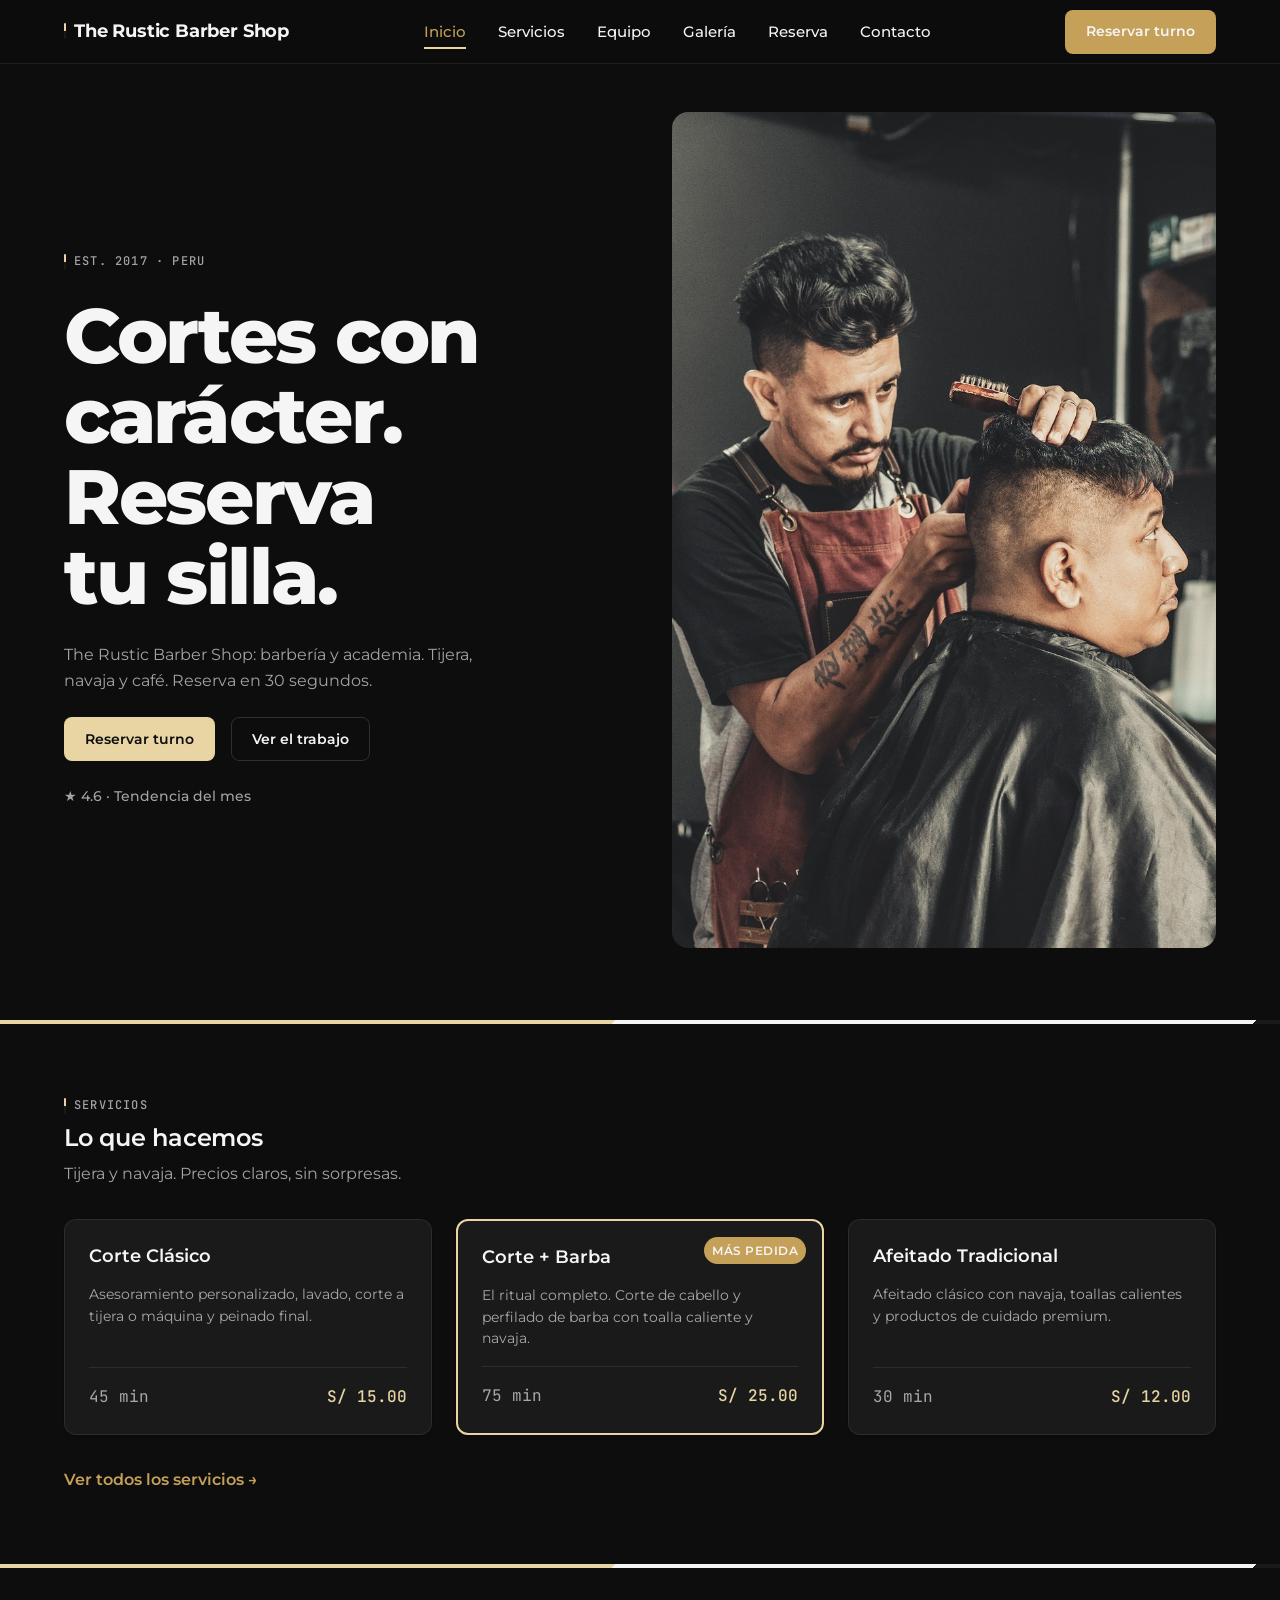
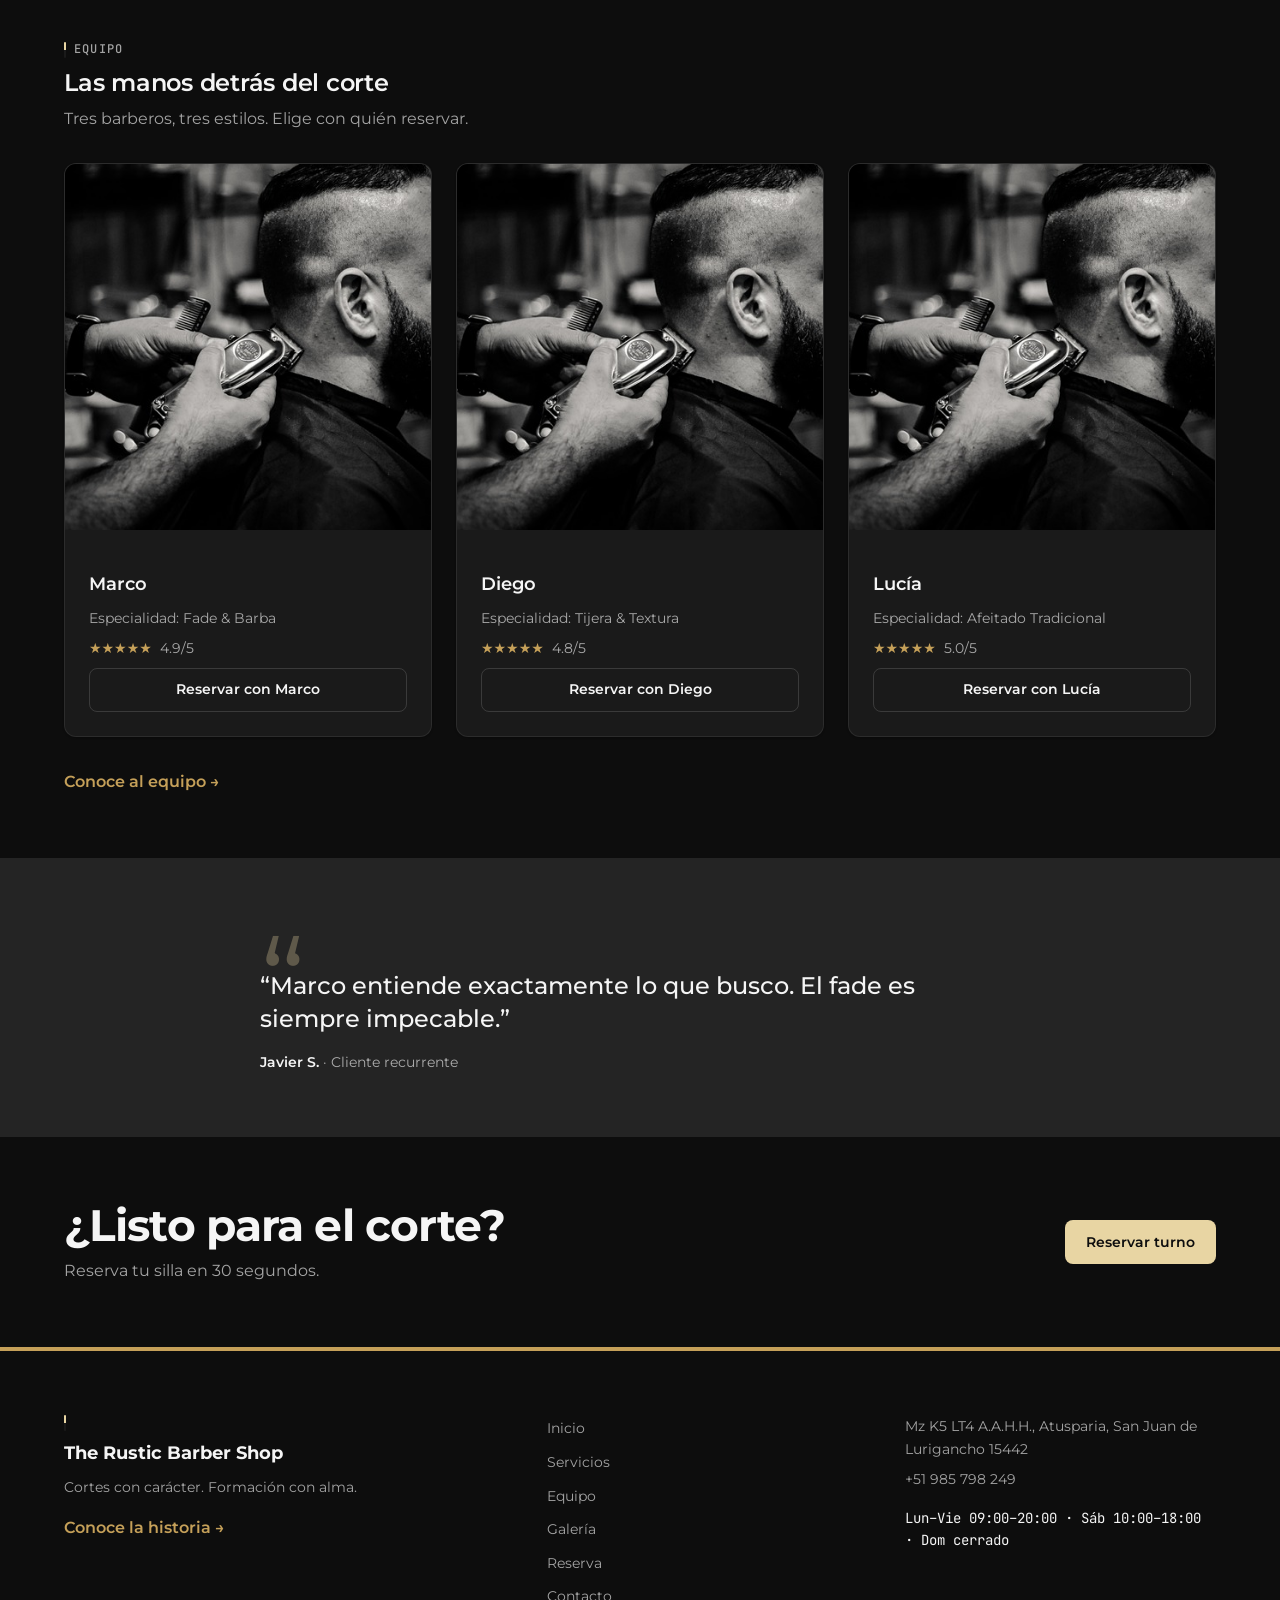
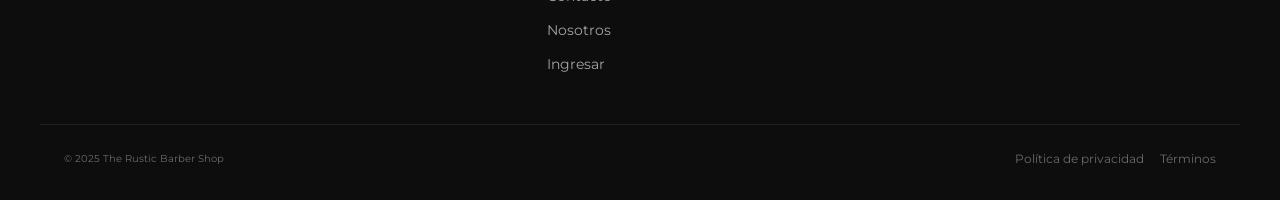
==== commit c0c0430f: "fix(presentacion): unifica nav móvil, footer y metadata con index.html Elimina los links "Nosotros" " ====
--- a/index.html
+++ b/index.html
@@ -11,7 +11,7 @@
     <meta name="description" content="Barbería y academia de barbería en Peru. Cortes, fades, barba y cursos de barbería. Reserva tu turno online en 30 segundos.">
     <link rel="canonical" href="https://therusticbarbershop.com/">
     <meta property="og:title" content="The Rustic Barber Shop — Cortes con carácter">
-    <meta property="og:description" content="Barbería y academia. Cortes, fades, barba y cursos de barbería. Reservá tu silla en 30 segundos.">
+    <meta property="og:description" content="Barbería y academia. Cortes, fades, barba y cursos de barbería. Reserva tu silla en 30 segundos.">
     <meta property="og:image" content="https://therusticbarbershop.com/og/hero.jpg">
     <meta property="og:type" content="website">
     <meta name="theme-color" content="#0D0D0D">
@@ -23,11 +23,11 @@
         "image": "https://therusticbarbershop.com/og/hero.jpg",
         "address": {
             "@type": "PostalAddress",
-            "streetAddress": "Av. Siempreviva 742",
+            "streetAddress": "Mz K5 LT4 A.A.H.H., Atusparia, San Juan de Lurigancho 15442",
             "addressLocality": "Lima",
             "addressCountry": "PE"
         },
-        "telephone": "+5112345678",
+        "telephone": "+51985798249",
         "priceRange": "$$",
         "openingHours": ["Mo-Fr 09:00-20:00", "Sa 10:00-18:00", "Su closed"]
     }
@@ -76,8 +76,6 @@
                     <li><a class="mobile-drawer__link" href="/galeria">Galería</a></li>
                     <li><a class="mobile-drawer__link" href="/reserva">Reserva</a></li>
                     <li><a class="mobile-drawer__link" href="/contacto">Contacto</a></li>
-                    <li><a class="mobile-drawer__link" href="/nosotros">Nosotros</a></li>
-                    <li><a class="mobile-drawer__link" href="/login">Ingresar</a></li>
                 </ul>
             </nav>
             <a class="btn btn--accent mobile-drawer__cta" href="/reserva">Reservar turno</a>
@@ -95,7 +93,7 @@
                         <a class="btn btn--accent" href="/reserva">Reservar turno</a>
                         <a class="btn btn--ghost" href="/equipo">Ver el trabajo</a>
                     </div>
-                    <p class="hero__proof" aria-label="Valoración">★ 4.9 · 320 reservas este mes</p>
+                    <p class="hero__proof" aria-label="Valoración">★ 4.6 · Tendencia del mes</p>
                 </div>
                 <div class="hero__media">
                     <img src="images/hero.jpg" alt="Cliente recibiendo un corte de pelo en The Rustic Barber Shop"
@@ -159,7 +157,7 @@
                     <div class="barber-card__body">
                         <h3 class="barber-card__name">Marco</h3>
                         <p class="barber-card__spec">Especialidad: Fade &amp; Barba</p>
-                        <p class="barber-card__rating" aria-label="Valoración 4.9 de 5"><span aria-hidden="true">★★★★★</span> 4.9/5</p>
+                        <p class="barber-card__rating" aria-label="Valoración 4.6 de 5"><span aria-hidden="true">★★★★★</span> 4.9/5</p>
                         <a class="btn btn--ghost" href="/reserva?barbero=marco">Reservar con Marco</a>
                     </div>
                 </li>
@@ -229,9 +227,8 @@
             </nav>
 
             <address class="site-footer__contact">
-                <p>Av. Siempreviva 742, Lima, Peru</p>
-                <p><a href="tel:+5112345678">+51 1 234 5678</a></p>
-                <p><a href="https://instagram.com/therusticbarbershop" rel="noopener noreferrer">@therusticbarbershop</a></p>
+                <p>Mz K5 LT4 A.A.H.H., Atusparia, San Juan de Lurigancho 15442</p>
+                <p><a href="tel:+51985798249">+51 985 798 249</a></p>
                 <p class="site-footer__hours">Lun–Vie 09:00–20:00 · Sáb 10:00–18:00 · Dom cerrado</p>
             </address>
         </div>
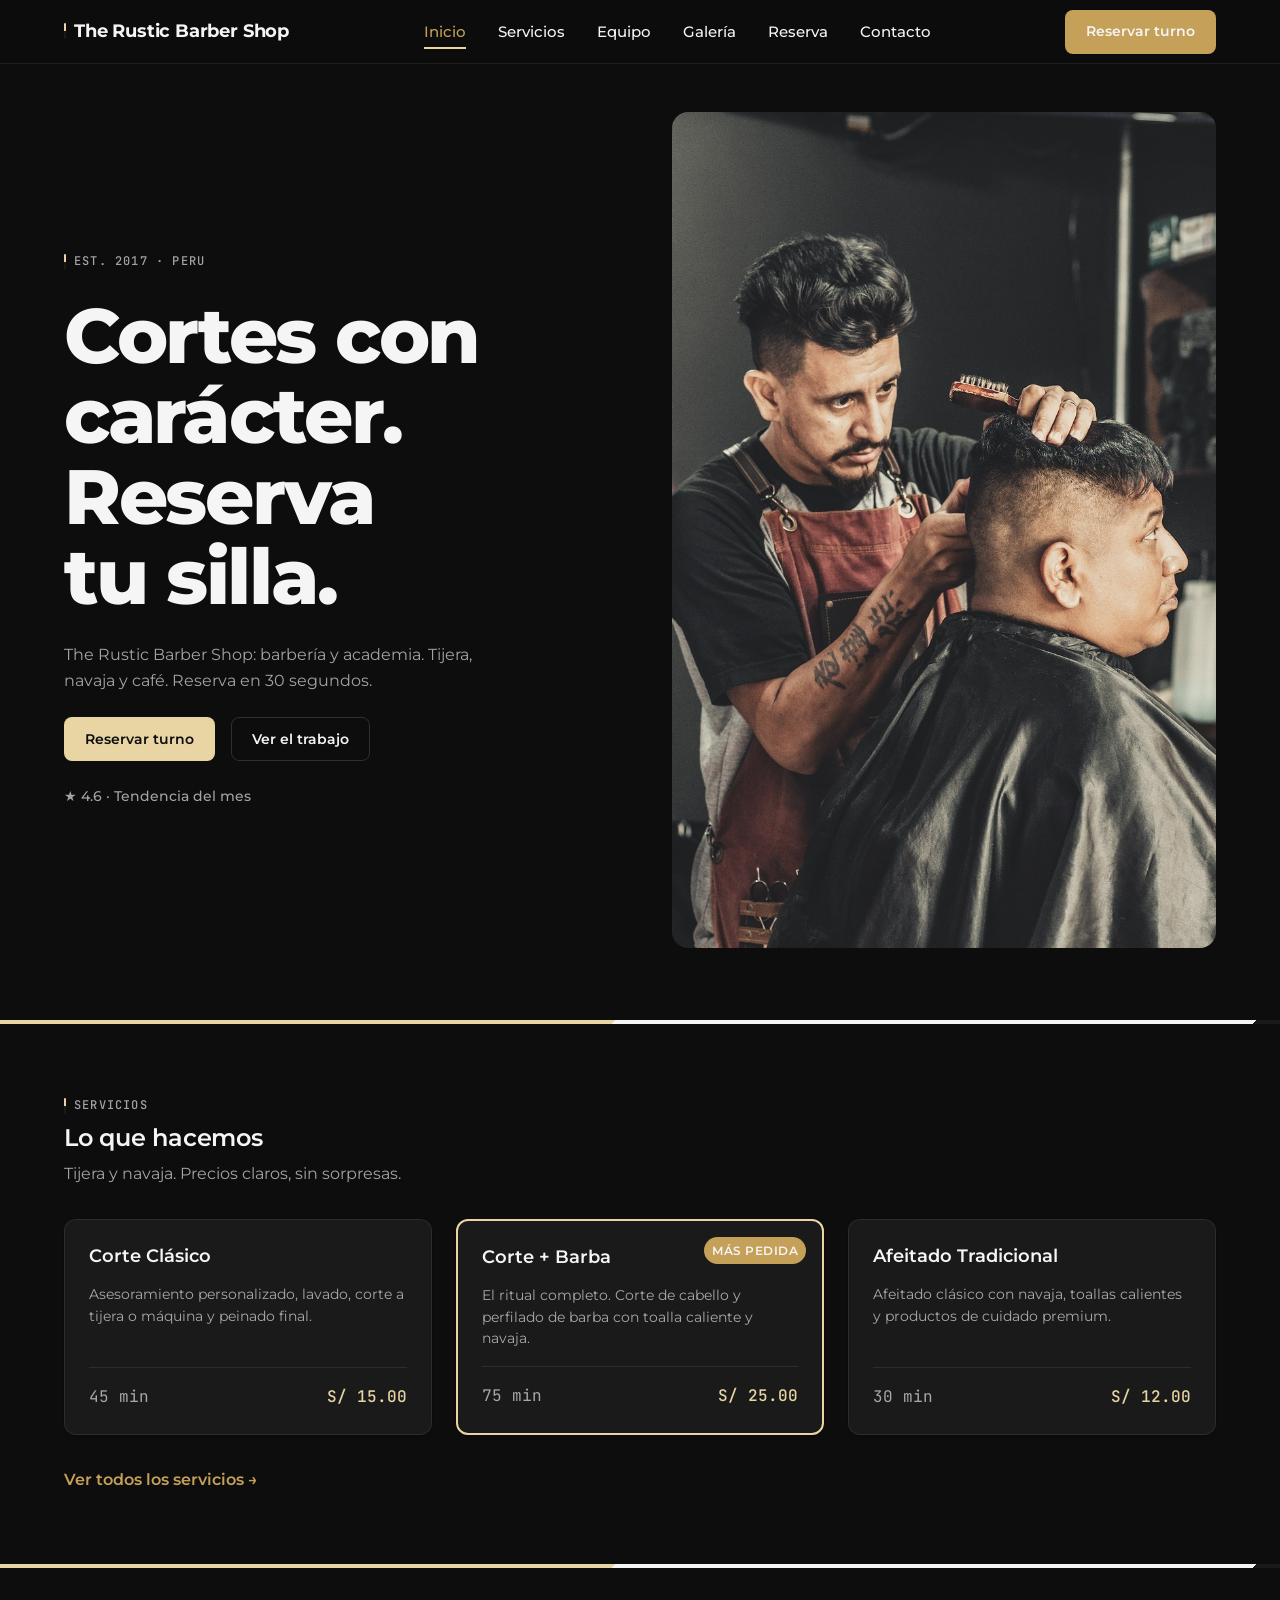
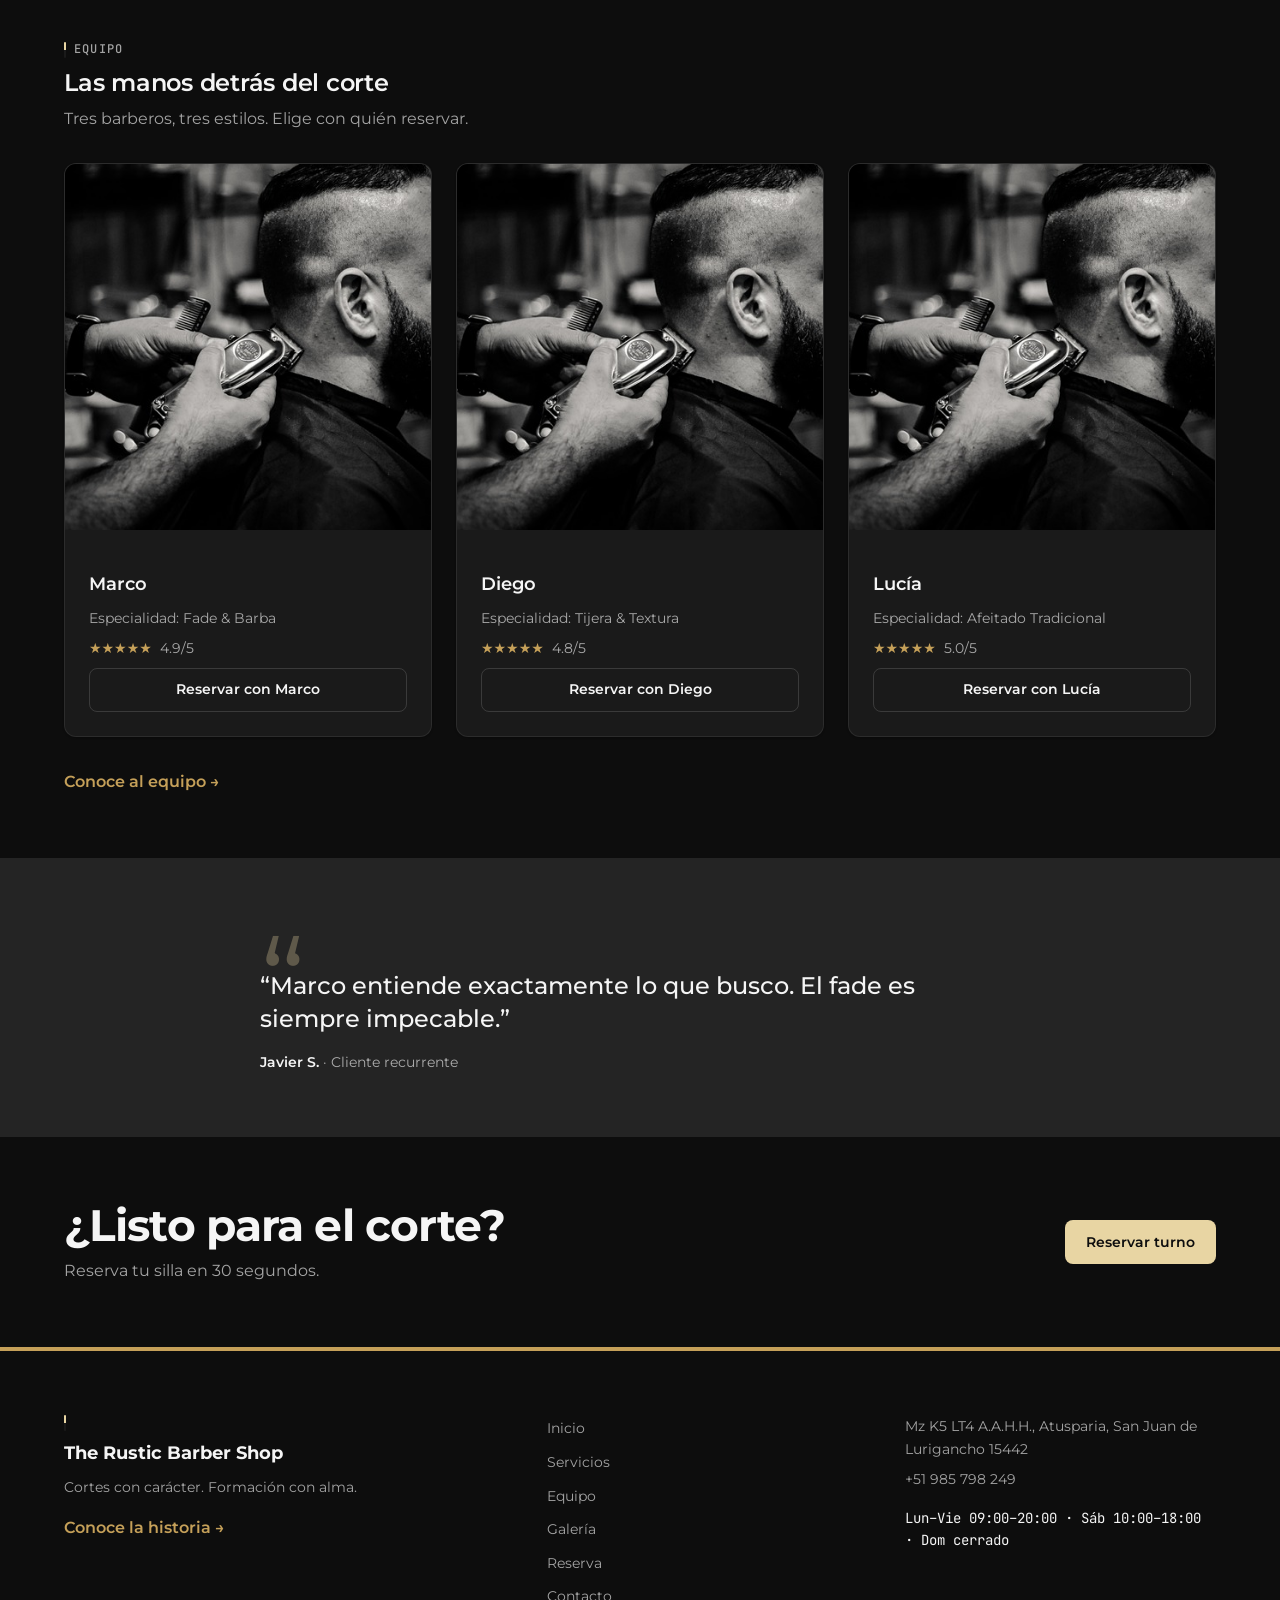
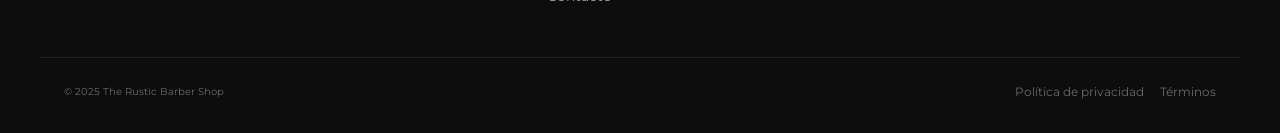
==== commit d95fcab4: "﻿fix(footer): elimina Nosotros e Ingresar de la navegacion secundaria La lista .site-footer__nav ul " ====
--- a/index.html
+++ b/index.html
@@ -221,8 +221,6 @@
                     <li><a href="/galeria">Galería</a></li>
                     <li><a href="/reserva">Reserva</a></li>
                     <li><a href="/contacto">Contacto</a></li>
-                    <li><a href="/nosotros">Nosotros</a></li>
-                    <li><a href="/login">Ingresar</a></li>
                 </ul>
             </nav>
 
--- a/styles/styles.css
+++ b/styles/styles.css
@@ -955,6 +955,395 @@
 }
 
 /* ==========================================================================
+   Servicios Page — .service-card__icon, .process
+   ========================================================================== */
+
+/* --- Icono de tarjeta de servicio --- */
+.service-card__icon {
+    display: block;
+    width: 32px;
+    height: 32px;
+    color: var(--primary);
+}
+
+.service-card__icon svg {
+    display: block;
+    width: 100%;
+    height: 100%;
+    fill: none;
+    stroke: currentColor;
+    stroke-width: 1.75;
+    stroke-linecap: round;
+    stroke-linejoin: round;
+}
+
+/* --- Proceso (timeline numerado) --- */
+.process {
+    padding-block: var(--section-gap);
+}
+
+.process__steps {
+    display: grid;
+    gap: var(--sp-xl);
+    margin: 0;
+    padding: 0;
+    list-style: none;
+}
+
+.process__step {
+    display: flex;
+    flex-direction: column;
+    gap: var(--sp-xs);
+    max-width: 34ch;
+}
+
+.process__num {
+    font-family: var(--font-display);
+    font-size: clamp(2.5rem, 6vw, 3.5rem);
+    font-weight: 800;
+    line-height: 1;
+    letter-spacing: -0.02em;
+    color: var(--accent);
+}
+
+.process__title {
+    font-size: var(--fs-h3);
+    font-weight: 600;
+    line-height: 1.3;
+    margin: 0;
+}
+
+.process__desc {
+    color: var(--text-secondary);
+    font-size: var(--fs-small);
+    line-height: 1.55;
+    margin: 0;
+}
+
+@media (min-width: 1024px) {
+    .process__steps {
+        position: relative;
+        grid-template-columns: repeat(4, 1fr);
+        gap: var(--sp-lg);
+    }
+
+    .process__steps::before {
+        content: "";
+        position: absolute;
+        top: 7px;
+        left: 0;
+        right: 0;
+        height: 1px;
+        background-color: var(--border);
+    }
+
+    .process__step {
+        position: relative;
+        padding-top: var(--sp-lg);
+        max-width: none;
+    }
+
+    .process__step::before {
+        content: "";
+        position: absolute;
+        top: 3px;
+        left: 0;
+        width: 8px;
+        height: 8px;
+        border-radius: 50%;
+        background-color: var(--primary);
+        z-index: 1;
+    }
+}
+
+/* ==========================================================================
+   Galería — .before-after, .ba-slider, .filters, .masonry
+   ========================================================================== */
+
+/* --- Before/After Slider --- */
+
+/* --- Filtros Sticky --- */
+
+/* --- Masonry Grid --- */
+
+/* ==========================================================================
+   Nosotros (About) — .editorial-hero, .ambient, .narrative, .values,
+                       .stats, .founder-quote
+   ========================================================================== */
+
+/* --- Editorial Hero + Ambient --- */
+
+/* --- Narrative Text --- */
+
+/* --- Value Cards --- */
+
+/* --- Stats Grid --- */
+
+/* --- Founder Quote --- */
+
+/* ==========================================================================
+   Contacto — .contact__grid, .contact-form-card, .hours-table, .map-embed
+   ========================================================================== */
+
+/* --- Info de contacto y mapa --- */
+
+/* Encabezado de página: título y firma visual. */
+.page-header {
+    padding-block: var(--sp-2xl) var(--sp-lg);
+}
+
+.page-header h1 {
+    font-size: var(--fs-h1);
+    font-weight: 700;
+    line-height: 1.1;
+    letter-spacing: -0.02em;
+}
+
+.page-header .barber-pole {
+    margin-top: var(--sp-lg);
+}
+
+/* Rejilla principal: apilada en móvil, dos columnas desde lg. */
+.contact__grid {
+    display: grid;
+    grid-template-columns: 1fr;
+    gap: var(--sp-2xl);
+    padding-bottom: var(--section-gap);
+}
+
+@media (min-width: 1024px) {
+    .contact__grid {
+        grid-template-columns: 1fr 1fr;
+        gap: var(--sp-3xl);
+        align-items: start;
+    }
+}
+
+/* Columna izquierda: bloques de información apilados. */
+.contact__info {
+    display: flex;
+    flex-direction: column;
+    gap: var(--section-gap);
+}
+
+.contact__info h2 {
+    font-size: var(--fs-h2);
+    font-weight: 600;
+    line-height: 1.25;
+    margin-bottom: var(--sp-md);
+}
+
+/* Lista de datos de contacto. */
+.contact-list {
+    display: flex;
+    flex-direction: column;
+    gap: var(--sp-md);
+    font-style: normal;
+}
+
+.contact-list p {
+    color: var(--text-secondary);
+    font-size: var(--fs-small);
+}
+
+.contact-list strong {
+    display: block;
+    margin-bottom: var(--sp-xs);
+    font-family: var(--font-mono);
+    font-size: var(--fs-label);
+    font-weight: 500;
+    letter-spacing: 0.08em;
+    text-transform: uppercase;
+    color: var(--text-primary);
+}
+
+.contact-list a {
+    color: var(--text-primary);
+    text-decoration: none;
+}
+
+.contact-list a:hover {
+    color: var(--primary);
+}
+
+/* Tarjeta de horarios con tabla semántica. */
+.hours-card {
+    background-color: var(--surface);
+    border: 1px solid var(--border);
+    border-radius: var(--r-control);
+    box-shadow: var(--shadow-1);
+    padding: var(--sp-lg);
+}
+
+.hours-table {
+    width: 100%;
+    border-collapse: collapse;
+    font-family: var(--font-mono);
+    font-size: var(--fs-small);
+    font-variant-numeric: tabular-nums;
+}
+
+.hours-table th,
+.hours-table td {
+    padding-block: var(--sp-sm);
+    text-align: left;
+    border-bottom: 1px solid var(--border);
+}
+
+.hours-table tbody tr:last-child th,
+.hours-table tbody tr:last-child td {
+    border-bottom: 0;
+}
+
+.hours-table thead th {
+    font-size: var(--fs-label);
+    font-weight: 500;
+    letter-spacing: 0.08em;
+    text-transform: uppercase;
+    color: var(--text-tertiary);
+}
+
+.hours-table tbody th[scope="row"] {
+    font-weight: 500;
+    color: var(--text-primary);
+}
+
+.hours-table td {
+    text-align: right;
+    color: var(--text-secondary);
+}
+
+/* Fila de cierre destacada en color primario. */
+.hours-table tbody tr:last-child td {
+    font-weight: 600;
+    color: var(--primary);
+}
+
+/* Mapa incrustado con proporción fluida. */
+.map-embed {
+    margin: 0;
+    overflow: hidden;
+    border: 1px solid var(--border);
+    border-radius: var(--r-media);
+    background-color: var(--surface-subtle);
+    aspect-ratio: 4 / 3;
+}
+
+.map-embed iframe {
+    display: block;
+    width: 100%;
+    height: 100%;
+    border: 0;
+}
+
+@media (min-width: 1024px) {
+    .map-embed {
+        aspect-ratio: 16 / 9;
+    }
+}
+
+/* --- Formulario --- */
+
+/* Tarjeta del formulario de contacto. */
+.contact-form-card {
+    background-color: var(--surface);
+    border: 1px solid var(--border);
+    border-radius: var(--r-card);
+    box-shadow: var(--shadow-1);
+    padding: var(--sp-lg);
+}
+
+@media (min-width: 1024px) {
+    .contact-form-card {
+        padding: var(--sp-xl);
+    }
+}
+
+.contact-form-card h2 {
+    font-size: var(--fs-h2);
+    font-weight: 600;
+    line-height: 1.25;
+    margin-bottom: var(--sp-sm);
+}
+
+.contact-form-card > p {
+    color: var(--text-secondary);
+    font-size: var(--fs-small);
+    margin-bottom: var(--sp-lg);
+}
+
+.contact-form-card > p a {
+    color: var(--primary);
+    font-weight: 600;
+    text-decoration: none;
+}
+
+.contact-form-card > p a:hover {
+    color: var(--accent);
+}
+
+.contact-form-card form {
+    display: flex;
+    flex-direction: column;
+    gap: var(--sp-md);
+}
+
+/* Campo de formulario: etiqueta y control apilados. */
+.field {
+    display: flex;
+    flex-direction: column;
+    gap: var(--sp-sm);
+}
+
+.field label {
+    font-size: var(--fs-small);
+    font-weight: 600;
+    color: var(--text-primary);
+}
+
+.field input,
+.field select,
+.field textarea {
+    width: 100%;
+    min-height: 44px;
+    padding: 12px var(--sp-md);
+    font: inherit;
+    font-size: var(--fs-body);
+    color: var(--text-primary);
+    background-color: var(--surface-subtle);
+    border: 1px solid var(--border);
+    border-radius: var(--r-control);
+}
+
+.field textarea {
+    min-height: 0;
+    resize: vertical;
+}
+
+.field input::placeholder,
+.field textarea::placeholder {
+    color: var(--text-tertiary);
+}
+
+/* Botón de envío a ancho completo de la tarjeta. */
+.contact-form-card__submit {
+    width: 100%;
+}
+
+/* ==========================================================================
+   Reserva (Booking) — .booking__grid, .booking__form, .booking__slots,
+                       .booking__pole, .booking__info, .slots
+   ========================================================================== */
+
+/* --- Formulario de Reserva --- */
+
+/* --- Barber Pole Vertical --- */
+
+/* --- Selector de Horarios --- */
+
+/* --- Info Box --- */
+
+/* ==========================================================================
    CTA Band — .cta-band (Call-to-Action Section)
    ========================================================================== */
 .cta-band {
@@ -1162,367 +1551,692 @@
     }
 }
 
-/* Pagina Contacto Layout & Componentes  */
-.page--contact {
-    padding-block: var(--sp-2xl) var(--sp-3xl);
-}
-
-.page--contact .page-header {
-    margin-bottom: var(--sp-2xl);
-}
-
-.page--contact .page-header h1 {
-    font-size: var(--fs-hero);
+.page-head {
+    display: flex;
+    flex-direction: column;
+    gap: var(--sp-md);
+    padding-block: var(--sp-3xl) var(--sp-2xl);
+}
+
+.page-head__title {
+    font-size: var(--fs-h1);
+    font-weight: 800;
+    line-height: 1.1;
+    letter-spacing: -0.03em;
+}
+
+.page-head__lede {
+    color: var(--text-secondary);
+    max-width: 560px;
+}
+
+.team {
+    padding-block: var(--section-gap);
+}
+
+.team__list {
+    display: flex;
+    flex-direction: column;
+    gap: var(--sp-3xl);
+}
+
+.team-member {
+    display: grid;
+    gap: var(--sp-xl);
+    align-items: center;
+}
+
+@media (min-width: 768px) {
+    .team-member {
+        grid-template-columns: 1fr 1fr;
+        gap: var(--sp-3xl);
+    }
+
+    .team-member:nth-child(even) .team-member__media {
+        order: 2;
+    }
+}
+
+.team-member__media {
+    border-radius: var(--r-media);
+    overflow: hidden;
+    aspect-ratio: 4 / 5;
+    background-color: var(--surface-subtle);
+    border: 1px solid var(--border);
+}
+
+.team-member__media img {
+    width: 100%;
+    height: 100%;
+    object-fit: cover;
+    transition: transform var(--dur-scene) var(--ease-out);
+}
+
+.team-member:hover .team-member__media img {
+    transform: scale(1.03);
+}
+
+.team-member__body {
+    display: flex;
+    flex-direction: column;
+    align-items: flex-start;
+    gap: var(--sp-md);
+}
+
+.team-member__role {
+    font-family: var(--font-mono);
+    font-size: var(--fs-label);
+    letter-spacing: 0.1em;
+    text-transform: uppercase;
+    color: var(--primary);
+}
+
+.team-member__name {
+    font-size: var(--fs-h1);
     font-weight: 800;
     line-height: 1.05;
     letter-spacing: -0.03em;
-    margin-bottom: var(--sp-sm);
-}
-
-/* Grid de 2 columnas */
-.contact__grid {
+}
+
+.team-member__rating {
+    color: var(--text-secondary);
+    font-size: var(--fs-small);
+}
+
+.team-member__rating span {
+    color: var(--primary);
+    margin-right: var(--sp-xs);
+}
+
+.team-member__bio {
+    color: var(--text-secondary);
+    max-width: 520px;
+}
+
+.team-member__tags {
+    display: flex;
+    flex-wrap: wrap;
+    gap: var(--sp-sm);
+}
+
+.team-member__tags li {
+    padding: var(--sp-xs) var(--sp-md);
+    background-color: var(--surface);
+    border: 1px solid var(--border-strong);
+    border-radius: var(--r-pill);
+    font-size: var(--fs-small);
+    font-weight: 500;
+    color: var(--text-primary);
+}
+
+.team-member__meta {
     display: grid;
-    gap: var(--sp-3xl);
-    align-items: flex-start;
-}
-
-@media (min-width: 1024px) {
-    .contact__grid {
-        grid-template-columns: 1fr 1fr;
-        align-items: flex-end;
-    }
-}
-
-/* Columna Izquierda: Info y Mapa */
-.contact__info {
-    display: flex;
-    flex-direction: column;
-    gap: var(--sp-2xl);
-}
-
-.contact__info h2 {
-    font-size: var(--fs-h2);
-    font-weight: 600;
-    line-height: 1.25;
-    letter-spacing: -0.01em;
-    margin-bottom: var(--sp-md);
-}
-
-.contact-list {
-    display: flex;
-    flex-direction: column;
+    gap: var(--sp-sm);
+    width: 100%;
+    max-width: 520px;
+    margin: 0;
+    padding-block: var(--sp-md);
+    border-block: 1px solid var(--border);
+}
+
+.team-member__meta div {
+    display: flex;
+    justify-content: space-between;
     gap: var(--sp-md);
-    font-style: normal;
-    color: var(--text-secondary);
-}
-
-.contact-list p {
-    font-size: var(--fs-body);
-}
-
-.contact-list strong {
-    color: var(--text-primary);
-}
-
-.contact-list a {
-    color: var(--primary);
-    text-decoration: none;
-}
-
-.contact-list a:hover {
-    color: var(--accent);
-}
-
-/* Tarjeta de Horarios */
-.hours-card {
-    background-color: var(--surface);
-    border: 1px solid var(--border);
-    border-radius: var(--r-control);
-    padding: var(--sp-xl);
-    box-shadow: var(--shadow-1);
-}
-
-.hours-table {
-    width: 100%;
-    border-collapse: collapse;
+}
+
+.team-member__meta dt {
+    color: var(--text-tertiary);
+    font-size: var(--fs-small);
+}
+
+.team-member__meta dd {
+    margin: 0;
     font-family: var(--font-mono);
     font-size: var(--fs-small);
-    font-variant-numeric: tabular-nums;
-}
-
-.hours-table th,
-.hours-table td {
-    padding: var(--sp-sm) 0;
-    border-bottom: 1px solid var(--border);
-    text-align: left;
-}
-
-.hours-table tr:last-child th,
-.hours-table tr:last-child td {
-    border-bottom: none;
-    color: var(--primary);
-}
-
-.hours-table thead th:last-child {
-    text-align: right;
-}
-
-.hours-table th {
-    font-weight: 500;
-    color: var(--text-secondary);
-}
-
-.hours-table td {
     text-align: right;
     color: var(--text-primary);
 }
 
-/* Mapa Embed */
-.map-embed {
-    margin: 0;
-    border-radius: var(--r-media);
-    overflow: hidden;
-    background-color: var(--surface-subtle);
-    border: 1px solid var(--border);
-    aspect-ratio: 4 / 3;
-}
-
-.map-embed iframe {
-    width: 100%;
-    height: 100%;
-    border: 0;
-    display: block;
-}
-
-@media (min-width: 1024px) {
-    .map-embed {
-        aspect-ratio: 16 / 9;
-    }
-}
-
-/* Columna Derecha: Tarjeta de Formulario */
-.contact-form-card {
+.team-values {
+    padding-block: var(--section-gap);
+}
+
+.team-values__grid {
+    display: grid;
+    gap: var(--sp-lg);
+}
+
+@media (min-width: 768px) {
+    .team-values__grid {
+        grid-template-columns: repeat(3, 1fr);
+    }
+}
+
+.team-values__item {
+    display: flex;
+    flex-direction: column;
+    gap: var(--sp-sm);
     background-color: var(--surface);
     border: 1px solid var(--border);
     border-radius: var(--r-card);
-    padding: var(--sp-xl);
+    padding: var(--sp-lg);
     box-shadow: var(--shadow-1);
-    display: flex;
-    flex-direction: column;
-    gap: var(--sp-lg);
+}
+
+.team-values__item h3 {
+    font-size: var(--fs-h3);
+    font-weight: 600;
+}
+
+.team-values__item p {
+    color: var(--text-secondary);
+    font-size: var(--fs-small);
+    line-height: 1.55;
+}
+
+.booking {
+    padding-block: var(--section-gap);
+}
+
+.booking__grid {
+    display: grid;
+    gap: var(--sp-2xl);
+    align-items: start;
 }
 
 @media (min-width: 1024px) {
-    .contact-form-card {
-        padding: 47px 48px;
-    }
-}
-
-.contact-form-card h2 {
+    .booking__grid {
+        grid-template-columns: minmax(0, 1.6fr) minmax(0, 1fr);
+        gap: var(--sp-3xl);
+    }
+}
+
+.booking__form {
+    display: flex;
+    flex-direction: column;
+    gap: var(--sp-2xl);
+}
+
+.booking__fieldset {
+    border: 0;
+    margin: 0;
+    padding: 0;
+    min-width: 0;
+    display: flex;
+    flex-direction: column;
+    gap: var(--sp-md);
+}
+
+.booking__legend {
+    display: flex;
+    align-items: center;
+    gap: var(--sp-sm);
+    padding: 0;
+    margin-bottom: var(--sp-md);
     font-size: var(--fs-h2);
     font-weight: 600;
-    line-height: 1.25;
     letter-spacing: -0.01em;
 }
 
-.contact-form-card p {
-    color: var(--text-secondary);
-    font-size: var(--fs-small);
-    line-height: 1.55;
-}
-
-.contact-form-card p a {
-    color: var(--primary);
-    text-decoration: underline;
-}
-
-.contact-form-card p a:hover {
-    color: var(--accent);
-}
-
-.contact-form-card form {
-    display: flex;
-    flex-direction: column;
+.booking__step {
+    display: inline-flex;
+    align-items: center;
+    justify-content: center;
+    width: 28px;
+    height: 28px;
+    border-radius: var(--r-pill);
+    background-color: var(--accent);
+    color: var(--text-on-accent);
+    font-family: var(--font-mono);
+    font-size: var(--fs-small);
+}
+
+.booking__options {
+    display: grid;
     gap: var(--sp-md);
 }
 
-.contact-form-card .field {
+@media (min-width: 640px) {
+    .booking__options {
+        grid-template-columns: repeat(2, 1fr);
+    }
+}
+
+.option {
+    display: block;
+    cursor: pointer;
+}
+
+.option__input {
+    position: absolute;
+    opacity: 0;
+    width: 1px;
+    height: 1px;
+}
+
+.option__card {
     display: flex;
     flex-direction: column;
     gap: var(--sp-xs);
-}
-
-.contact-form-card label {
-    font-size: var(--fs-small);
-    font-weight: 500;
+    height: 100%;
+    padding: var(--sp-md) var(--sp-lg);
+    background-color: var(--surface);
+    border: 1px solid var(--border-strong);
+    border-radius: var(--r-card);
+    transition: transform var(--dur-fast) var(--ease-out);
+}
+
+.option:hover .option__card {
+    background-color: var(--surface-subtle);
+}
+
+.option__input:checked + .option__card {
+    border-color: var(--accent);
+    box-shadow: 0 0 0 1px var(--accent);
+}
+
+.option__input:focus-visible + .option__card {
+    outline: 2px solid var(--accent);
+    outline-offset: 2px;
+}
+
+.option__title {
+    font-weight: 600;
+}
+
+.option__meta {
+    font-family: var(--font-mono);
+    font-size: var(--fs-small);
+    color: var(--text-secondary);
+}
+
+.field {
+    display: flex;
+    flex-direction: column;
+    gap: var(--sp-sm);
+}
+
+.field-row {
+    display: grid;
+    gap: var(--sp-md);
+}
+
+@media (min-width: 640px) {
+    .field-row {
+        grid-template-columns: repeat(2, 1fr);
+    }
+}
+
+.field__label {
+    font-size: var(--fs-small);
+    font-weight: 600;
+}
+
+.field__input {
+    width: 100%;
+    min-height: 44px;
+    padding: 10px 14px;
+    background-color: var(--surface);
     color: var(--text-primary);
-}
-
-.contact-form-card input,
-.contact-form-card select,
-.contact-form-card textarea {
+    border: 1px solid var(--border-strong);
+    border-radius: var(--r-control);
+    font-family: inherit;
+    font-size: var(--fs-body);
+}
+
+.field__input::placeholder {
+    color: var(--text-tertiary);
+}
+
+.field__input:focus-visible {
+    outline: 2px solid var(--accent);
+    outline-offset: 2px;
+}
+
+.field__input--area {
+    resize: vertical;
+    min-height: 96px;
+}
+
+.field__input[aria-invalid="true"] {
+    border-color: var(--error);
+}
+
+.field__help {
+    color: var(--text-tertiary);
+    font-size: var(--fs-label);
+}
+
+.field__error,
+.booking__error {
+    color: var(--error);
+    font-size: var(--fs-small);
+}
+
+.booking__error {
+    padding: var(--sp-md);
+    background-color: var(--error-surface);
+    border-radius: var(--r-control);
+    color: var(--text-primary);
+}
+
+.booking__submit {
+    align-self: flex-start;
+    height: 48px;
+    padding-inline: var(--sp-2xl);
+}
+
+.booking__slots {
+    display: flex;
+    flex-direction: column;
+    gap: var(--sp-sm);
+}
+
+.slots {
+    display: grid;
+    grid-template-columns: repeat(auto-fill, minmax(88px, 1fr));
+    gap: var(--sp-sm);
+}
+
+.slots__empty {
+    grid-column: 1 / -1;
+    color: var(--text-tertiary);
+    font-size: var(--fs-small);
+}
+
+.slot {
     width: 100%;
     height: 44px;
-    padding-inline: var(--sp-md);
+    background-color: var(--surface);
+    color: var(--text-primary);
+    border: 1px solid var(--border-strong);
+    border-radius: var(--r-control);
+    font-family: var(--font-mono);
+    font-size: var(--fs-small);
+    cursor: pointer;
+    touch-action: manipulation;
+    transition: transform var(--dur-fast) var(--ease-out);
+}
+
+.slot:hover {
     background-color: var(--surface-subtle);
+}
+
+.slot:active {
+    transform: scale(0.97);
+}
+
+.slot[aria-pressed="true"] {
+    background-color: var(--accent);
+    color: var(--text-on-accent);
+    border-color: var(--accent);
+}
+
+.booking__pole {
+    display: none;
+}
+
+@media (min-width: 1024px) {
+    .booking__info {
+        position: sticky;
+        top: calc(var(--header-h) + var(--sp-lg));
+        display: grid;
+        grid-template-columns: 6px 1fr;
+        column-gap: var(--sp-lg);
+        row-gap: var(--sp-lg);
+    }
+
+    .booking__pole {
+        display: block;
+        grid-row: 1 / span 2;
+        width: 6px;
+        border-radius: var(--r-pill);
+        background: repeating-linear-gradient(
+            180deg,
+            var(--accent) 0 25%,
+            var(--surface) 25% 51%,
+            var(--text-primary) 51% 76%,
+            var(--accent) 76% 100%
+        );
+        background-size: 100% 200px;
+        animation: pole-vertical-flow 3s linear infinite;
+    }
+
+    .booking__info-card {
+        grid-column: 2;
+    }
+}
+
+@keyframes pole-vertical-flow {
+    from { background-position: 0 0; }
+    to { background-position: 0 200px; }
+}
+
+@media (prefers-reduced-motion: reduce) {
+    .booking__pole {
+        animation: none;
+    }
+}
+
+.booking__info {
+    display: flex;
+    flex-direction: column;
+    gap: var(--sp-lg);
+}
+
+@media (min-width: 1024px) {
+    .booking__info {
+        display: grid;
+    }
+}
+
+.booking__info-card {
+    display: flex;
+    flex-direction: column;
+    gap: var(--sp-md);
+    padding: var(--sp-lg);
+    background-color: var(--surface);
+    border: 1px solid var(--border);
+    border-radius: var(--r-card);
+    box-shadow: var(--shadow-1);
+}
+
+.booking__info-title {
+    font-size: var(--fs-h3);
+    font-weight: 600;
+}
+
+.summary {
+    display: flex;
+    flex-direction: column;
+    gap: var(--sp-sm);
+    margin: 0;
+}
+
+.summary div {
+    display: flex;
+    justify-content: space-between;
+    gap: var(--sp-md);
+    font-size: var(--fs-small);
+}
+
+.summary dt {
+    color: var(--text-tertiary);
+}
+
+.summary dd {
+    margin: 0;
+    text-align: right;
+}
+
+.summary__total {
+    padding-top: var(--sp-md);
+    border-top: 1px solid var(--border);
+}
+
+.summary__total dd {
+    font-family: var(--font-mono);
+    font-size: var(--fs-data);
+    color: var(--accent);
+}
+
+.booking__hours {
+    font-family: var(--font-mono);
+    font-size: var(--fs-small);
+    line-height: 1.8;
+}
+
+.booking__note {
+    color: var(--text-secondary);
+    font-size: var(--fs-small);
+}
+
+.booking__note a {
+    color: var(--primary);
+    text-decoration: none;
+    font-weight: 600;
+}
+
+.booking__note a:hover {
+    color: var(--accent);
+}
+
+/* ==========================================================================
+   Modal de Confirmación — .modal, .modal__overlay, .modal__panel,
+                           .modal__close, .modal__icon, .modal__actions
+   ========================================================================== */
+.modal {
+    position: fixed;
+    inset: 0;
+    z-index: var(--z-modal);
+    display: flex;
+    align-items: center;
+    justify-content: center;
+    padding: var(--sp-md);
+}
+
+.modal[hidden] {
+    display: none;
+}
+
+.modal:not(.is-open) {
+    pointer-events: none;
+}
+
+.modal__overlay {
+    position: absolute;
+    inset: 0;
+    background-color: rgba(13, 13, 13, 0.72);
+    -webkit-backdrop-filter: blur(6px);
+    backdrop-filter: blur(6px);
+    opacity: 0;
+    transition: opacity var(--dur-slow) var(--ease-out);
+}
+
+.modal.is-open .modal__overlay {
+    opacity: 1;
+}
+
+.modal__panel {
+    position: relative;
+    z-index: 1;
+    display: flex;
+    flex-direction: column;
+    gap: var(--sp-md);
+    width: 100%;
+    max-width: 520px;
+    max-height: 100%;
+    overflow-y: auto;
+    overscroll-behavior: contain;
+    padding: var(--sp-xl);
+    background-color: var(--surface);
+    border: 1px solid var(--border-strong);
+    border-radius: var(--r-media);
+    box-shadow: var(--shadow-3);
+    opacity: 0;
+    transform: scale(0.96);
+    transition: opacity var(--dur-slow) var(--ease-out), transform var(--dur-slow) var(--ease-out);
+}
+
+.modal.is-open .modal__panel {
+    opacity: 1;
+    transform: scale(1);
+}
+
+.modal__close {
+    position: absolute;
+    top: var(--sp-md);
+    right: var(--sp-md);
+    width: 40px;
+    height: 40px;
+    display: inline-flex;
+    align-items: center;
+    justify-content: center;
+    background: transparent;
     border: 1px solid var(--border-strong);
     border-radius: var(--r-control);
     color: var(--text-primary);
-    font-family: inherit;
-    font-size: var(--fs-body);
-    transition: border-color var(--dur-fast) var(--ease-out), outline var(--dur-fast) var(--ease-out);
-}
-
-.contact-form-card textarea {
-    height: auto;
-    padding-block: var(--sp-md);
-    resize: vertical;
-}
-
-.contact-form-card input:focus,
-.contact-form-card select:focus,
-.contact-form-card textarea:focus {
-    outline: 2px solid var(--accent);
-    outline-offset: 2px;
-    border-color: var(--accent);
-}
-
-.contact-form-card select option {
-    background-color: var(--surface);
-    color: var(--text-primary);
-}
-
-.contact-form-card__submit {
+    font-size: 22px;
+    line-height: 1;
+    cursor: pointer;
+}
+
+.modal__close:hover {
+    color: var(--primary);
+    border-color: var(--primary);
+}
+
+.modal__icon {
+    width: 56px;
+    height: 56px;
+    margin: 0;
+    display: inline-flex;
+    align-items: center;
+    justify-content: center;
+    border-radius: var(--r-pill);
+    background-color: var(--success-surface);
+    color: var(--success);
+    font-size: 26px;
+    line-height: 1;
+}
+
+.modal__title {
+    margin: 0;
+    padding-right: var(--sp-2xl);
+    font-size: var(--fs-h2);
+    font-weight: 700;
+    letter-spacing: -0.02em;
+}
+
+.modal__lede {
+    margin: 0;
+    color: var(--text-secondary);
+    font-size: var(--fs-small);
+}
+
+.modal__actions {
+    display: flex;
+    flex-direction: column;
+    gap: var(--sp-sm);
+    margin-top: var(--sp-sm);
+}
+
+.modal__actions .btn {
     width: 100%;
-    margin-top: var(--sp-sm);
-}
-
-/* ==========================================================================
-   Site Footer — .site-footer, .site-footer__grid, .site-footer__brand,
-                 .site-footer__nav, .site-footer__contact, .site-footer__legal
-   ========================================================================== */
-.site-footer {
-    padding-block: var(--sp-3xl) var(--sp-xl);
-    border-top: 4px solid var(--primary);
-    color-scheme: dark;
-}
-
-.site-footer__grid {
-    display: grid;
-    gap: var(--sp-2xl);
-}
-
-@media (min-width: 768px) {
-    .site-footer__grid {
-        grid-template-columns: repeat(2, 1fr);
-    }
-}
-
-@media (min-width: 1024px) {
-    .site-footer__grid {
-        grid-template-columns: 1.4fr 1fr 1fr;
-    }
-}
-
-.site-footer__brand {
-    display: flex;
-    flex-direction: column;
-    gap: var(--sp-sm);
-}
-
-.site-footer__wordmark {
-    font-family: var(--font-display);
-    font-size: var(--fs-h3);
-    font-weight: 700;
-    color: var(--text-primary);
-}
-
-.site-footer__tagline {
-    color: var(--text-secondary);
-    font-size: var(--fs-small);
-}
-
-.site-footer__about {
-    color: var(--primary);
-    text-decoration: none;
-    font-weight: 600;
-    margin-top: var(--sp-sm);
-}
-
-.site-footer__about:hover {
-    color: var(--accent);
-}
-
-.site-footer__nav ul {
-    display: flex;
-    flex-direction: column;
-    gap: var(--sp-sm);
-}
-
-.site-footer__nav a {
-    color: var(--text-secondary);
-    text-decoration: none;
-    font-size: var(--fs-small);
-}
-
-.site-footer__nav a:hover {
-    color: var(--text-primary);
-}
-
-.site-footer__contact {
-    display: flex;
-    flex-direction: column;
-    gap: var(--sp-sm);
-    font-style: normal;
-    color: var(--text-secondary);
-    font-size: var(--fs-small);
-}
-
-.site-footer__contact a {
-    color: var(--text-secondary);
-    text-decoration: none;
-}
-
-.site-footer__contact a:hover {
-    color: var(--primary);
-}
-
-.site-footer__hours {
-    font-family: var(--font-mono);
-    font-variant-numeric: tabular-nums;
-    color: var(--text-primary);
-    margin-top: var(--sp-sm);
-}
-
-.site-footer__legal {
-    display: flex;
-    flex-direction: column;
-    gap: var(--sp-md);
-    margin-top: var(--sp-2xl);
-    padding-top: var(--sp-lg);
-    border-top: 1px solid var(--border);
-    color: var(--text-tertiary);
-    font-size: var(--fs-label);
-}
-
-@media (min-width: 768px) {
-    .site-footer__legal {
+}
+
+@media (min-width: 600px) {
+    .modal {
+        padding: var(--sp-lg);
+    }
+
+    .modal__actions {
         flex-direction: row;
-        align-items: center;
-        justify-content: space-between;
-    }
-}
-
-.site-footer__legal ul {
-    display: flex;
-    gap: var(--sp-md);
-}
-
-.site-footer__legal a {
-    color: var(--text-tertiary);
-    text-decoration: none;
-}
-
-.site-footer__legal a:hover {
-    color: var(--text-secondary);
+        justify-content: flex-end;
+    }
+
+    .modal__actions .btn {
+        width: auto;
+    }
 }
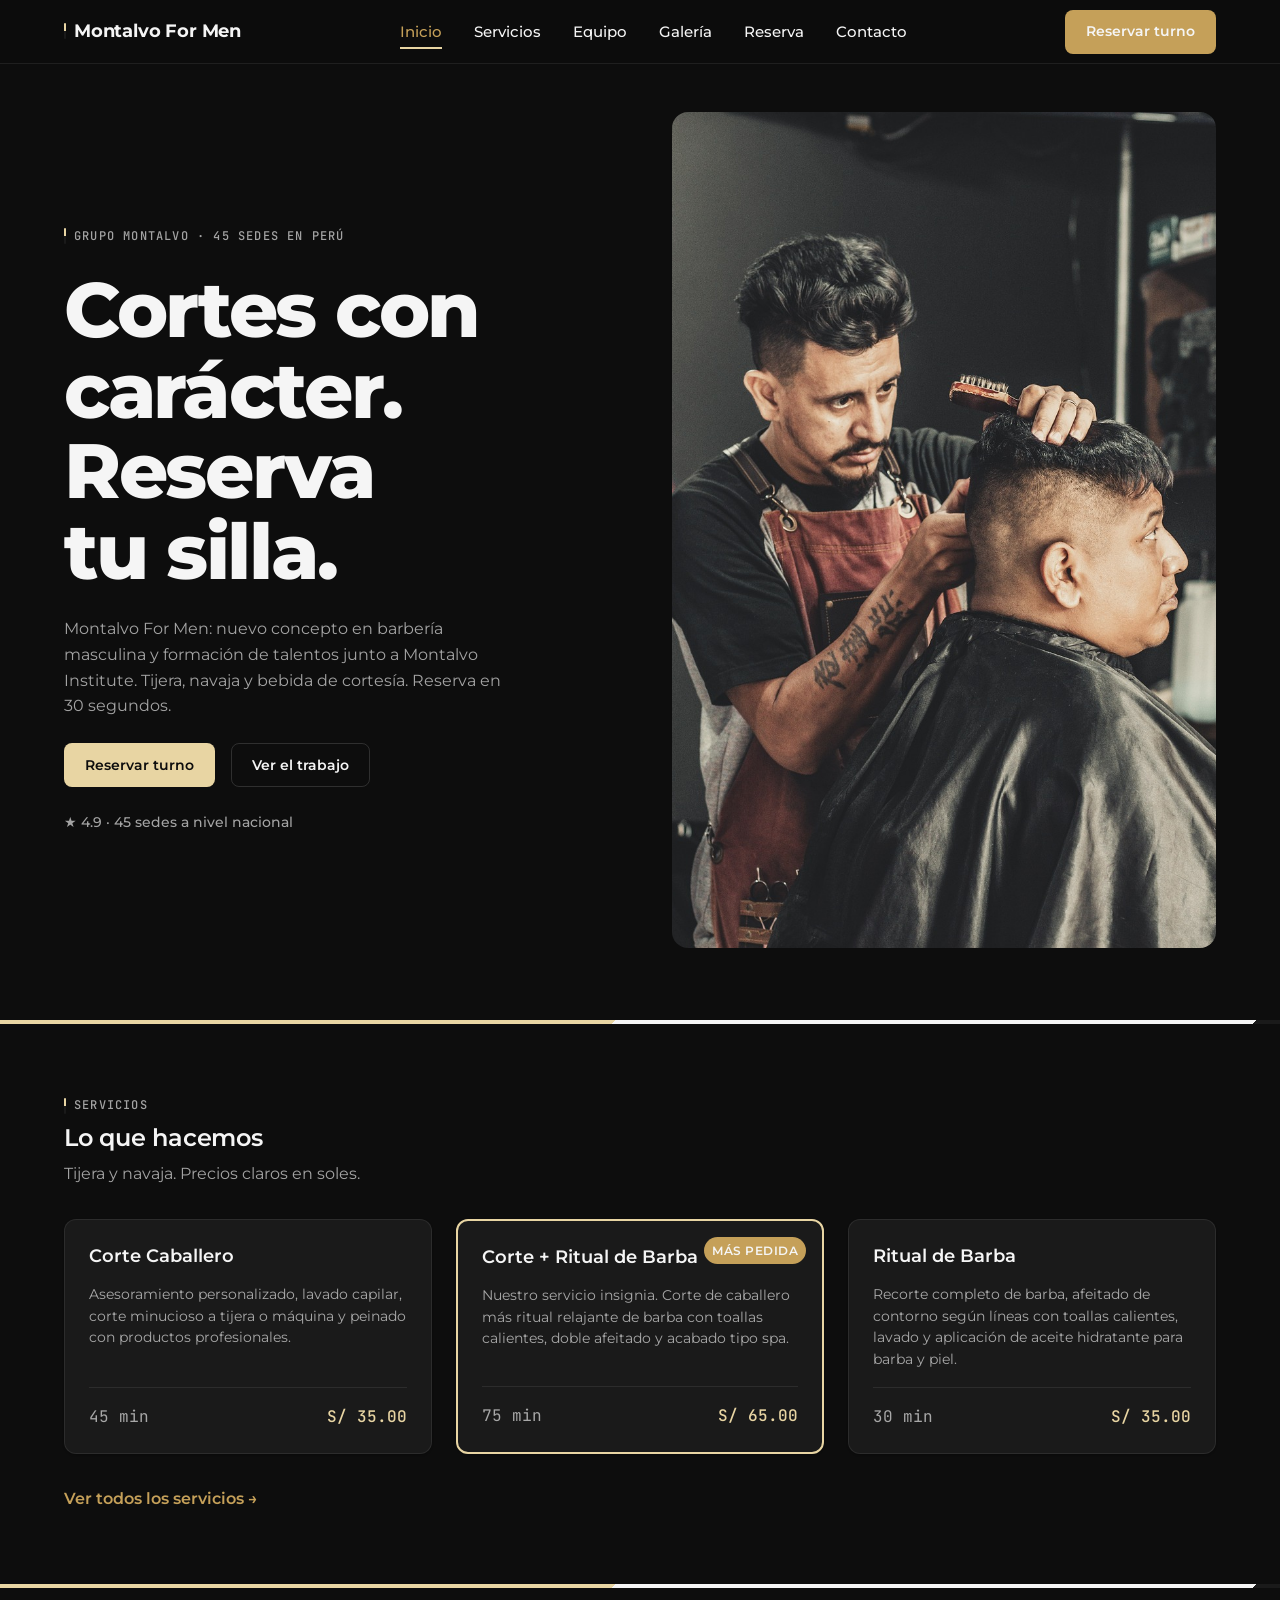
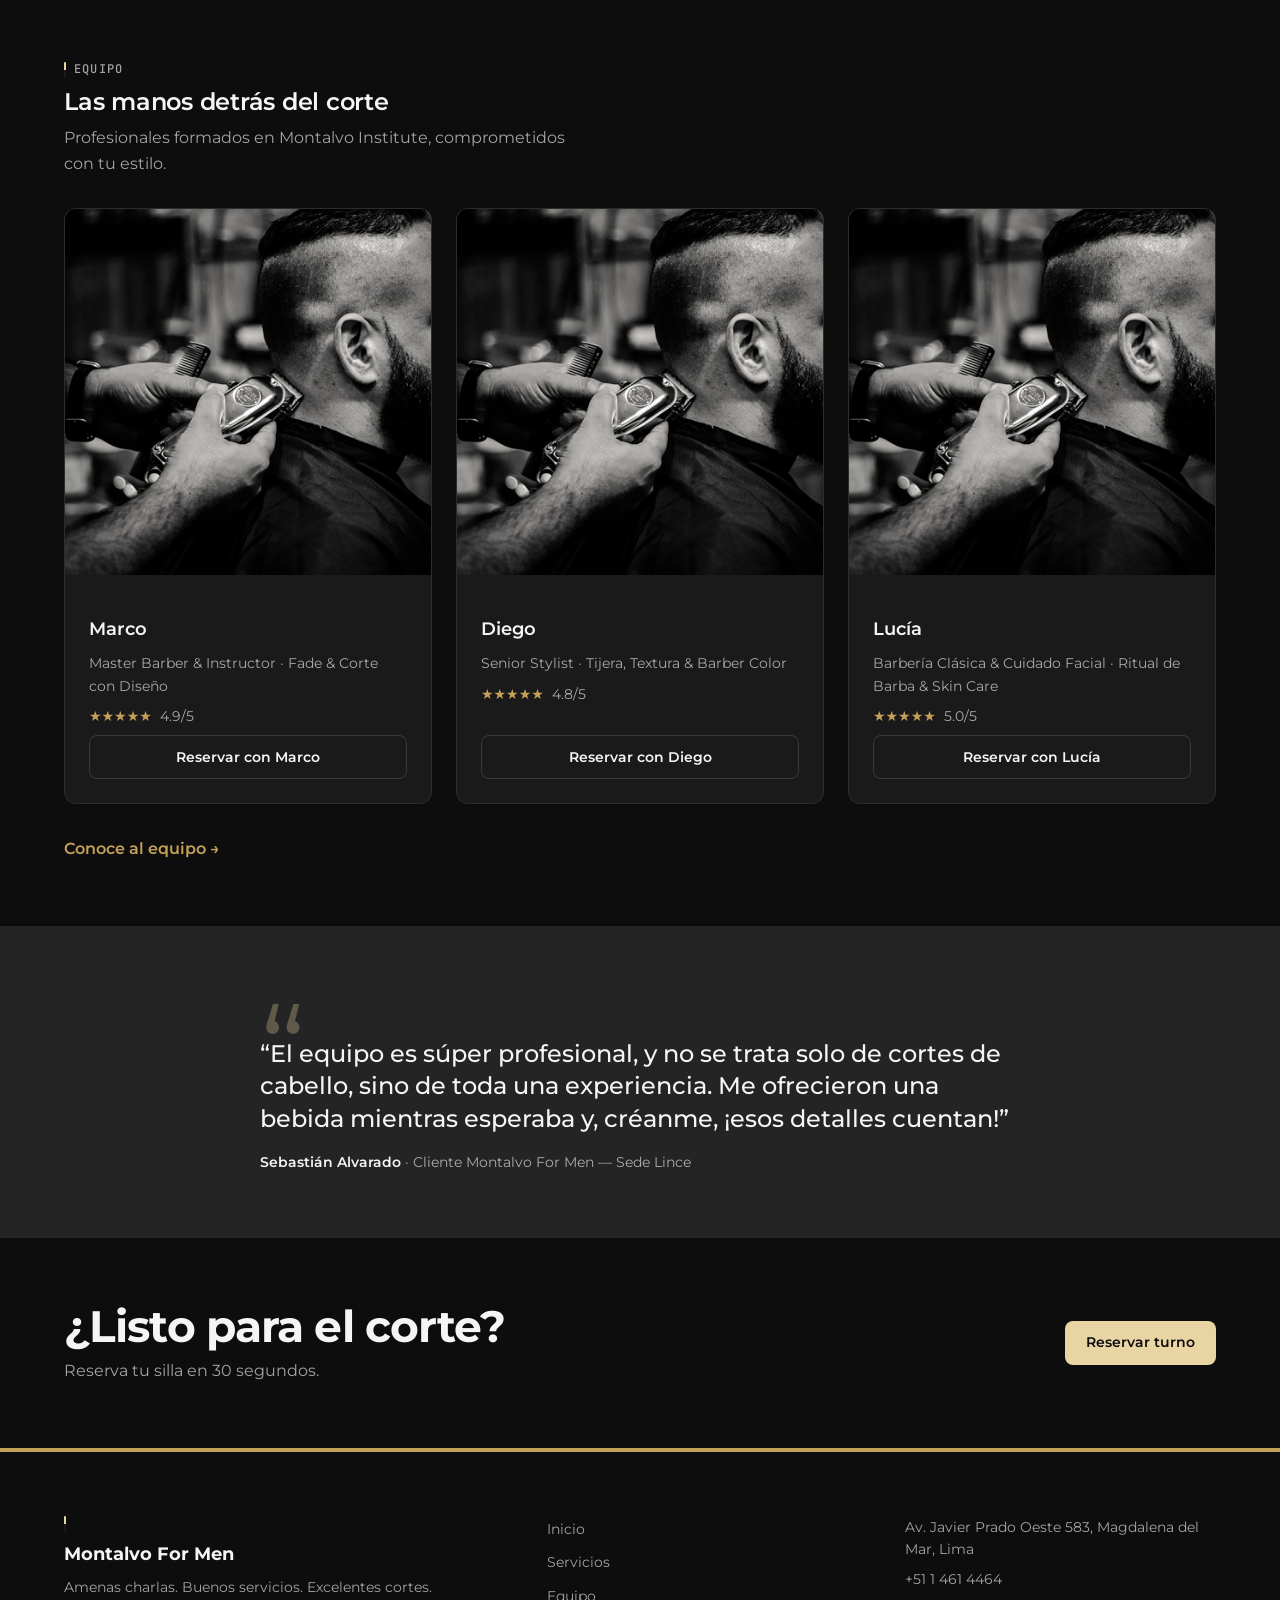
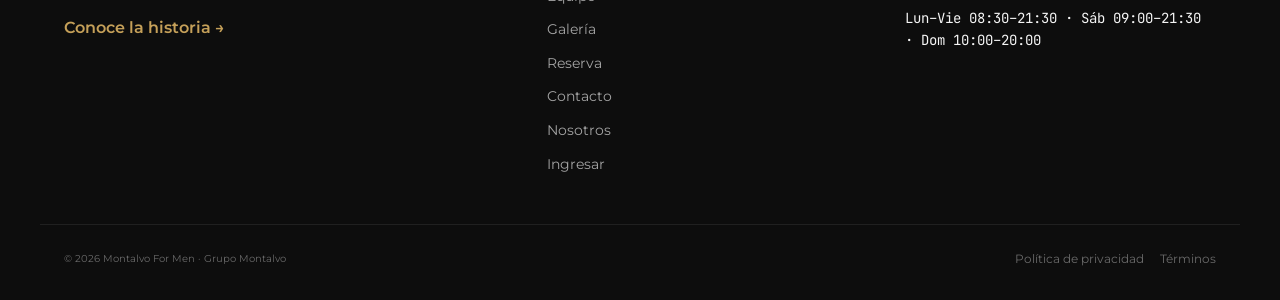
==== commit 11880c04: "feat(index): migra la home a Montalvo For Men Reemplaza la identidad legacy en head, JSON-LD, shell," ====
--- a/index.html
+++ b/index.html
@@ -7,29 +7,29 @@
     <link rel="preconnect" href="https://fonts.googleapis.com">
     <link rel="preconnect" href="https://fonts.gstatic.com" crossorigin>
     <link href="https://fonts.googleapis.com/css2?family=Montserrat:wght@400;500;600;700;800;900&family=JetBrains+Mono:wght@500&display=swap" rel="stylesheet">
-    <title>Cortes con carácter — The Rustic Barber Shop | Reserva tu turno</title>
-    <meta name="description" content="Barbería y academia de barbería en Peru. Cortes, fades, barba y cursos de barbería. Reserva tu turno online en 30 segundos.">
-    <link rel="canonical" href="https://therusticbarbershop.com/">
-    <meta property="og:title" content="The Rustic Barber Shop — Cortes con carácter">
-    <meta property="og:description" content="Barbería y academia. Cortes, fades, barba y cursos de barbería. Reserva tu silla en 30 segundos.">
-    <meta property="og:image" content="https://therusticbarbershop.com/og/hero.jpg">
+    <title>Montalvo For Men — Cortes con carácter | Reserva tu cita en Lima</title>
+    <meta name="description" content="Montalvo For Men: la cadena líder de barberías en Perú con 45 sedes a nivel nacional. Cortes de caballero, fades, ritual de barba con toallas calientes y cuidado facial. Reserva online.">
+    <link rel="canonical" href="https://montalvoformen.com.pe/">
+    <meta property="og:title" content="Montalvo For Men — Cortes con carácter">
+    <meta property="og:description" content="45 sedes en Perú. Cortes de caballero, fades, ritual de barba y cuidado facial. Reserva tu silla en 30 segundos.">
+    <meta property="og:image" content="https://montalvoformen.com.pe/images/hero.jpg">
     <meta property="og:type" content="website">
     <meta name="theme-color" content="#0D0D0D">
     <script type="application/ld+json">
     {
         "@context": "https://schema.org",
         "@type": "HairSalon",
-        "name": "The Rustic Barber Shop",
-        "image": "https://therusticbarbershop.com/og/hero.jpg",
+        "name": "Montalvo For Men",
+        "image": "https://montalvoformen.com.pe/images/hero.jpg",
         "address": {
             "@type": "PostalAddress",
-            "streetAddress": "Mz K5 LT4 A.A.H.H., Atusparia, San Juan de Lurigancho 15442",
+            "streetAddress": "Av. Javier Prado Oeste 583, Magdalena del Mar",
             "addressLocality": "Lima",
             "addressCountry": "PE"
         },
-        "telephone": "+51985798249",
-        "priceRange": "$$",
-        "openingHours": ["Mo-Fr 09:00-20:00", "Sa 10:00-18:00", "Su closed"]
+        "telephone": "+5114614464",
+        "priceRange": "S/ 30.00 - S/ 65.00",
+        "openingHours": ["Mo-Fr 08:30-21:30", "Sa 09:00-21:30", "Su 10:00-20:00"]
     }
     </script>
 </head>
@@ -37,9 +37,9 @@
     <a href="#main" class="skip-link">Ir a contenido principal</a>
     <header class="topbar" role="banner">
         <div class="topbar__inner container">
-            <a class="brand" href="/" aria-label="The Rustic Barber Shop — inicio">
+            <a class="brand" href="/" aria-label="Montalvo For Men — inicio">
                 <span class="brand__pole" aria-hidden="true"></span>
-                <span class="brand__wordmark">The&nbsp;Rustic&nbsp;Barber&nbsp;Shop</span>
+                <span class="brand__wordmark">Montalvo&nbsp;For&nbsp;Men</span>
             </a>
             <nav class="nav" aria-label="Navegación principal">
                 <ul class="nav__list">
@@ -63,7 +63,7 @@
         <div class="mobile-drawer__panel">
             <div class="mobile-drawer__head">
                 <span class="brand__pole" aria-hidden="true"></span>
-                <span class="mobile-drawer__title">The Rustic Barber Shop</span>
+                <span class="mobile-drawer__title">Montalvo For Men</span>
                 <button class="mobile-drawer__close" type="button" aria-label="Cerrar menú" data-drawer-close>
                     <span aria-hidden="true">×</span>
                 </button>
@@ -86,20 +86,21 @@
         <section class="hero" aria-labelledby="hero-title">
             <div class="container hero__grid">
                 <div class="hero__content">
-                    <p class="eyebrow"><span class="eyebrow__pole" aria-hidden="true"></span>Est. 2017 · Peru</p>
+                    <p class="eyebrow"><span class="eyebrow__pole" aria-hidden="true"></span>Grupo Montalvo · 45 sedes en Perú</p>
                     <h1 class="hero__title" id="hero-title">Cortes con carácter. Reserva tu silla.</h1>
-                    <p class="hero__lede">The Rustic Barber Shop: barbería y academia. Tijera, navaja y café. Reserva en 30 segundos.</p>
+                    <p class="hero__lede">Montalvo For Men: nuevo concepto en barbería masculina y formación de talentos junto a Montalvo Institute. Tijera, navaja y bebida de cortesía. Reserva en 30 segundos.</p>
                     <div class="hero__actions">
                         <a class="btn btn--accent" href="/reserva">Reservar turno</a>
                         <a class="btn btn--ghost" href="/equipo">Ver el trabajo</a>
                     </div>
-                    <p class="hero__proof" aria-label="Valoración">★ 4.6 · Tendencia del mes</p>
+                    <p class="hero__proof" aria-label="Valoración">★ 4.9 · 45 sedes a nivel nacional</p>
                 </div>
                 <div class="hero__media">
-                    <img src="images/hero.jpg" alt="Cliente recibiendo un corte de pelo en The Rustic Barber Shop"
+                    <img src="images/hero.jpg" alt="Cliente recibiendo un corte de caballero en una sede de Montalvo For Men"
                     width="672"
                     height="705"
-                    fetchpriority="high">
+                    fetchpriority="high"
+                    onerror="if(this.src!=='images/barber-cut.jpg'){this.src='images/barber-cut.jpg';this.alt='Sillón de barbería de Montalvo For Men';}">
                 </div>
             </div>
         </section>
@@ -110,32 +111,32 @@
             <header class="section-head">
                 <p class="eyebrow"><span class="eyebrow__pole" aria-hidden="true"></span>Servicios</p>
                 <h2 id="services-title">Lo que hacemos</h2>
-                <p class="section-head__lede">Tijera y navaja. Precios claros, sin sorpresas.</p>
+                <p class="section-head__lede">Tijera y navaja. Precios claros en soles.</p>
             </header>
             <ul class="services__grid" role="list">
                 <li class="service-card">
-                    <h3 class="service-card__title">Corte Clásico</h3>
-                    <p class="service-card__desc">Asesoramiento personalizado, lavado, corte a tijera o máquina y peinado final.</p>
+                    <h3 class="service-card__title">Corte Caballero</h3>
+                    <p class="service-card__desc">Asesoramiento personalizado, lavado capilar, corte minucioso a tijera o máquina y peinado con productos profesionales.</p>
                     <div class="service-card__meta">
                         <span class="service-card__duration">45 min</span>
-                        <span class="service-card__price">S/ 15.00</span>
+                        <span class="service-card__price">S/ 35.00</span>
                     </div>
                 </li>
                 <li class="service-card service-card--featured">
                     <span class="service-card__pill" aria-label="Destacado">Más pedida</span>
-                    <h3 class="service-card__title">Corte + Barba</h3>
-                    <p class="service-card__desc">El ritual completo. Corte de cabello y perfilado de barba con toalla caliente y navaja.</p>
+                    <h3 class="service-card__title">Corte + Ritual de Barba</h3>
+                    <p class="service-card__desc">Nuestro servicio insignia. Corte de caballero más ritual relajante de barba con toallas calientes, doble afeitado y acabado tipo spa.</p>
                     <div class="service-card__meta">
                         <span class="service-card__duration">75 min</span>
-                        <span class="service-card__price">S/ 25.00</span>
+                        <span class="service-card__price">S/ 65.00</span>
                     </div>
                 </li>
                 <li class="service-card">
-                    <h3 class="service-card__title">Afeitado Tradicional</h3>
-                    <p class="service-card__desc">Afeitado clásico con navaja, toallas calientes y productos de cuidado premium.</p>
+                    <h3 class="service-card__title">Ritual de Barba</h3>
+                    <p class="service-card__desc">Recorte completo de barba, afeitado de contorno según líneas con toallas calientes, lavado y aplicación de aceite hidratante para barba y piel.</p>
                     <div class="service-card__meta">
                         <span class="service-card__duration">30 min</span>
-                        <span class="service-card__price">S/ 12.00</span>
+                        <span class="service-card__price">S/ 35.00</span>
                     </div>
                 </li>
             </ul>
@@ -148,35 +149,35 @@
             <header class="section-head">
                 <p class="eyebrow"><span class="eyebrow__pole" aria-hidden="true"></span>Equipo</p>
                 <h2 id="team-preview-title">Las manos detrás del corte</h2>
-                <p class="section-head__lede">Tres barberos, tres estilos. Elige con quién reservar.</p>
+                <p class="section-head__lede">Profesionales formados en Montalvo Institute, comprometidos con tu estilo.</p>
             </header>
             <ul class="barbers__grid" role="list">
                 <li class="barber-card">
-                    <img class="barber-card__photo" src="images/marco.jpg" alt="Retrato de Marco, barbero especialista en fade y barba" width="400" height="400" loading="lazy"
-                        onerror="if(this.src!=='images/barber-cut.jpg'){this.src='images/barber-cut.jpg';this.alt='Imagen de respaldo del equipo de The Rustic Barber Shop';}">
+                    <img class="barber-card__photo" src="images/barber-cut.jpg" alt="Retrato de Marco, master barber de Montalvo For Men especialista en fade y corte con diseño" width="400" height="400" loading="lazy"
+                        onerror="if(this.src!=='images/barber-cut.jpg'){this.src='images/barber-cut.jpg';this.alt='Imagen de respaldo del equipo de Montalvo For Men';}">
                     <div class="barber-card__body">
                         <h3 class="barber-card__name">Marco</h3>
-                        <p class="barber-card__spec">Especialidad: Fade &amp; Barba</p>
-                        <p class="barber-card__rating" aria-label="Valoración 4.6 de 5"><span aria-hidden="true">★★★★★</span> 4.9/5</p>
+                        <p class="barber-card__spec">Master Barber &amp; Instructor · Fade &amp; Corte con Diseño</p>
+                        <p class="barber-card__rating" aria-label="Valoración 4.9 de 5"><span aria-hidden="true">★★★★★</span> 4.9/5</p>
                         <a class="btn btn--ghost" href="/reserva?barbero=marco">Reservar con Marco</a>
                     </div>
                 </li>
                 <li class="barber-card">
-                    <img class="barber-card__photo" src="images/diego.jpg" alt="Retrato de Diego, barbero especialista en tijera y textura" width="400" height="400" loading="lazy"
-                        onerror="if(this.src!=='images/barber-cut.jpg'){this.src='images/barber-cut.jpg';this.alt='Imagen de respaldo del equipo de The Rustic Barber Shop';}">
+                    <img class="barber-card__photo" src="images/barber-cut.jpg" alt="Retrato de Diego, senior stylist de Montalvo For Men especialista en tijera y textura" width="400" height="400" loading="lazy"
+                        onerror="if(this.src!=='images/barber-cut.jpg'){this.src='images/barber-cut.jpg';this.alt='Imagen de respaldo del equipo de Montalvo For Men';}">
                     <div class="barber-card__body">
                         <h3 class="barber-card__name">Diego</h3>
-                        <p class="barber-card__spec">Especialidad: Tijera &amp; Textura</p>
+                        <p class="barber-card__spec">Senior Stylist · Tijera, Textura &amp; Barber Color</p>
                         <p class="barber-card__rating" aria-label="Valoración 4.8 de 5"><span aria-hidden="true">★★★★★</span> 4.8/5</p>
                         <a class="btn btn--ghost" href="/reserva?barbero=diego">Reservar con Diego</a>
                     </div>
                 </li>
                 <li class="barber-card">
-                    <img class="barber-card__photo" src="images/lucia.jpg" alt="Retrato de Lucía, barbera especialista en afeitado tradicional" width="400" height="400" loading="lazy"
-                        onerror="if(this.src!=='images/barber-cut.jpg'){this.src='images/barber-cut.jpg';this.alt='Imagen de respaldo del equipo de The Rustic Barber Shop';}">
+                    <img class="barber-card__photo" src="images/barber-cut.jpg" alt="Retrato de Lucía, especialista en barbería clásica y cuidado facial de Montalvo For Men" width="400" height="400" loading="lazy"
+                        onerror="if(this.src!=='images/barber-cut.jpg'){this.src='images/barber-cut.jpg';this.alt='Imagen de respaldo del equipo de Montalvo For Men';}">
                     <div class="barber-card__body">
                         <h3 class="barber-card__name">Lucía</h3>
-                        <p class="barber-card__spec">Especialidad: Afeitado Tradicional</p>
+                        <p class="barber-card__spec">Barbería Clásica &amp; Cuidado Facial · Ritual de Barba &amp; Skin Care</p>
                         <p class="barber-card__rating" aria-label="Valoración 5.0 de 5"><span aria-hidden="true">★★★★★</span> 5.0/5</p>
                         <a class="btn btn--ghost" href="/reserva?barbero=lucia">Reservar con Lucía</a>
                     </div>
@@ -188,8 +189,8 @@
         <section class="testimonial-feature" aria-label="Testimonio destacado">
             <div class="container">
                 <blockquote>
-                    <p>“Marco entiende exactamente lo que busco. El fade es siempre impecable.”</p>
-                    <footer><cite>Javier S.</cite> · <span>Cliente recurrente</span></footer>
+                    <p>“El equipo es súper profesional, y no se trata solo de cortes de cabello, sino de toda una experiencia. Me ofrecieron una bebida mientras esperaba y, créanme, ¡esos detalles cuentan!”</p>
+                    <footer><cite>Sebastián Alvarado</cite> · <span>Cliente Montalvo For Men — Sede Lince</span></footer>
                 </blockquote>
             </div>
         </section>
@@ -208,8 +209,8 @@
         <div class="container site-footer__grid">
             <div class="site-footer__brand">
                 <span class="brand__pole" aria-hidden="true"></span>
-                <p class="site-footer__wordmark">The&nbsp;Rustic&nbsp;Barber&nbsp;Shop</p>
-                <p class="site-footer__tagline">Cortes con carácter. Formación con alma.</p>
+                <p class="site-footer__wordmark">Montalvo&nbsp;For&nbsp;Men</p>
+                <p class="site-footer__tagline">Amenas charlas. Buenos servicios. Excelentes cortes.</p>
                 <a class="site-footer__about" href="/nosotros">Conoce la historia →</a>
             </div>
 
@@ -221,18 +222,20 @@
                     <li><a href="/galeria">Galería</a></li>
                     <li><a href="/reserva">Reserva</a></li>
                     <li><a href="/contacto">Contacto</a></li>
+                    <li><a href="/nosotros">Nosotros</a></li>
+                    <li><a href="/login">Ingresar</a></li>
                 </ul>
             </nav>
 
             <address class="site-footer__contact">
-                <p>Mz K5 LT4 A.A.H.H., Atusparia, San Juan de Lurigancho 15442</p>
-                <p><a href="tel:+51985798249">+51 985 798 249</a></p>
-                <p class="site-footer__hours">Lun–Vie 09:00–20:00 · Sáb 10:00–18:00 · Dom cerrado</p>
+                <p>Av. Javier Prado Oeste 583, Magdalena del Mar, Lima</p>
+                <p><a href="tel:+5114614464">+51 1 461 4464</a></p>
+                <p class="site-footer__hours">Lun–Vie 08:30–21:30 · Sáb 09:00–21:30 · Dom 10:00–20:00</p>
             </address>
         </div>
 
         <div class="site-footer__legal container">
-            <small>&copy; 2025 The&nbsp;Rustic&nbsp;Barber&nbsp;Shop</small>
+            <small>&copy; 2026 Montalvo For Men · Grupo Montalvo</small>
             <ul>
                 <li><a href="#">Política de privacidad</a></li>
                 <li><a href="#">Términos</a></li>
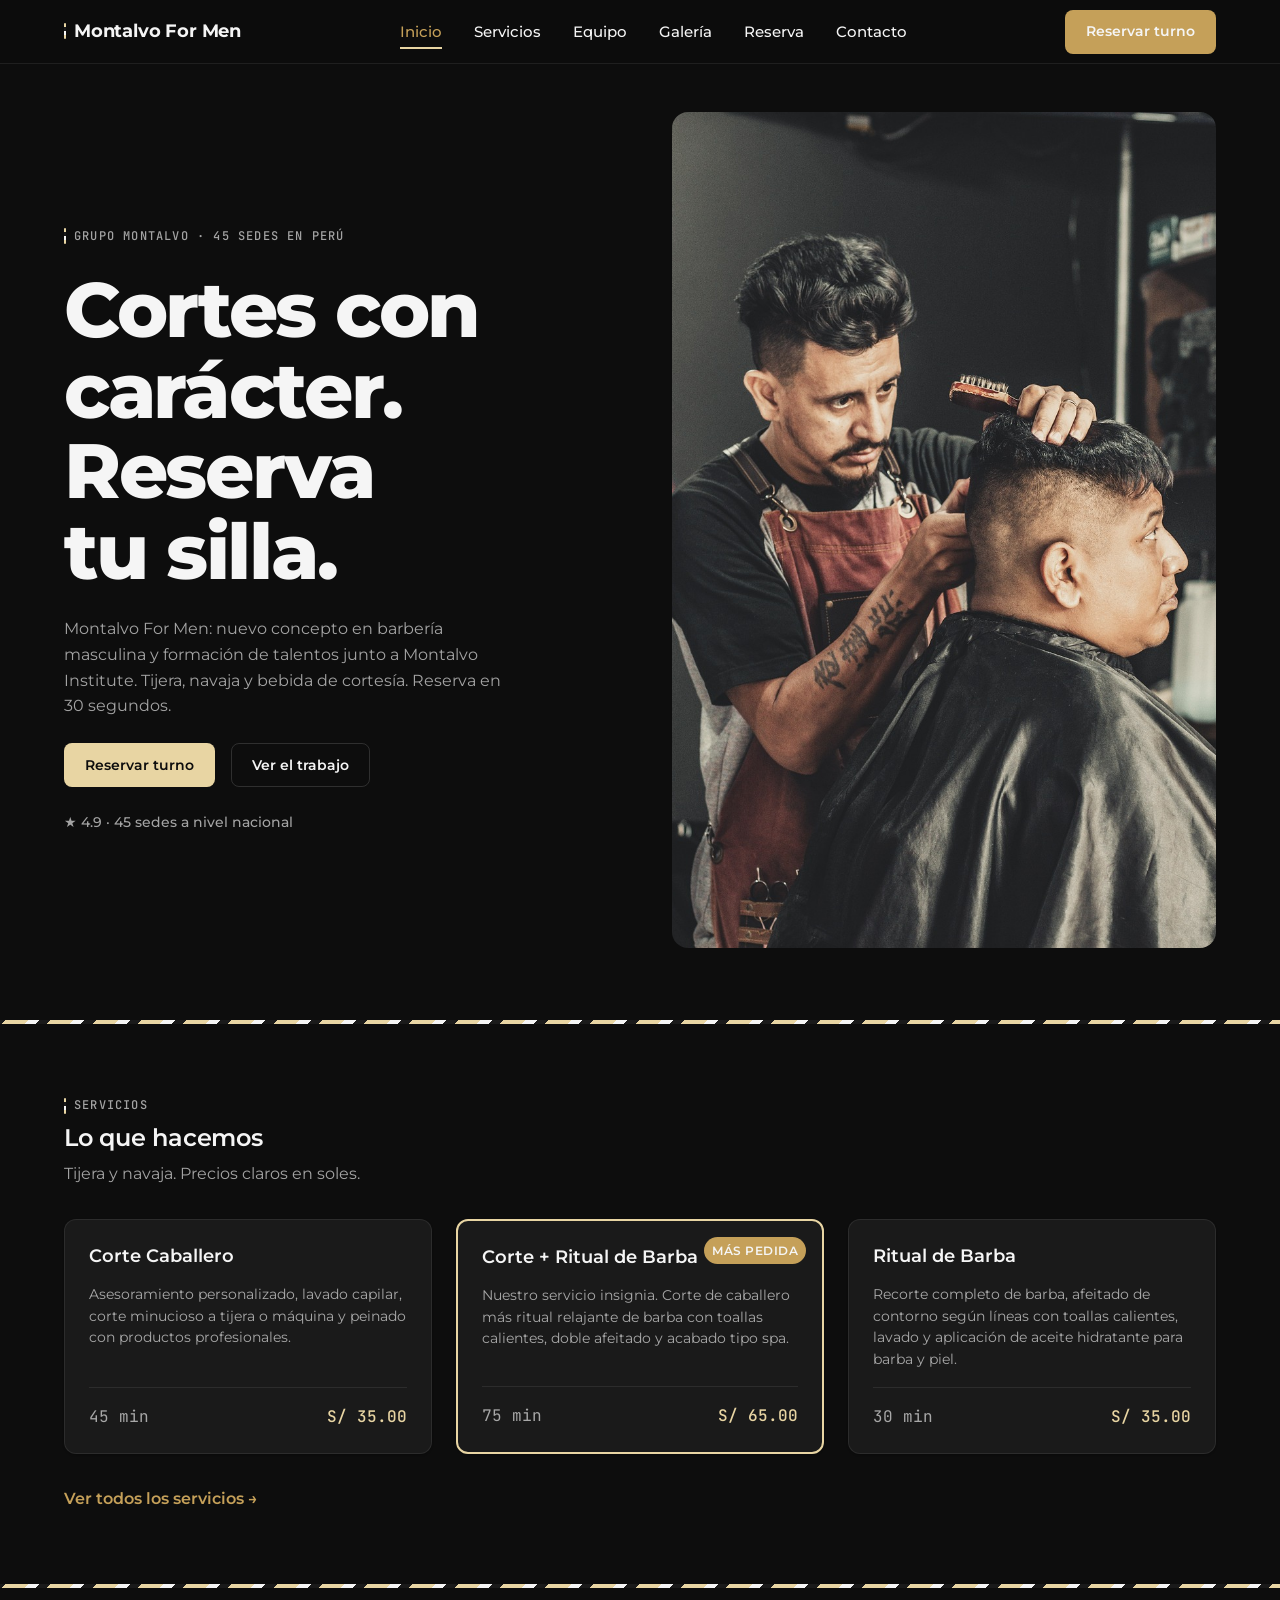
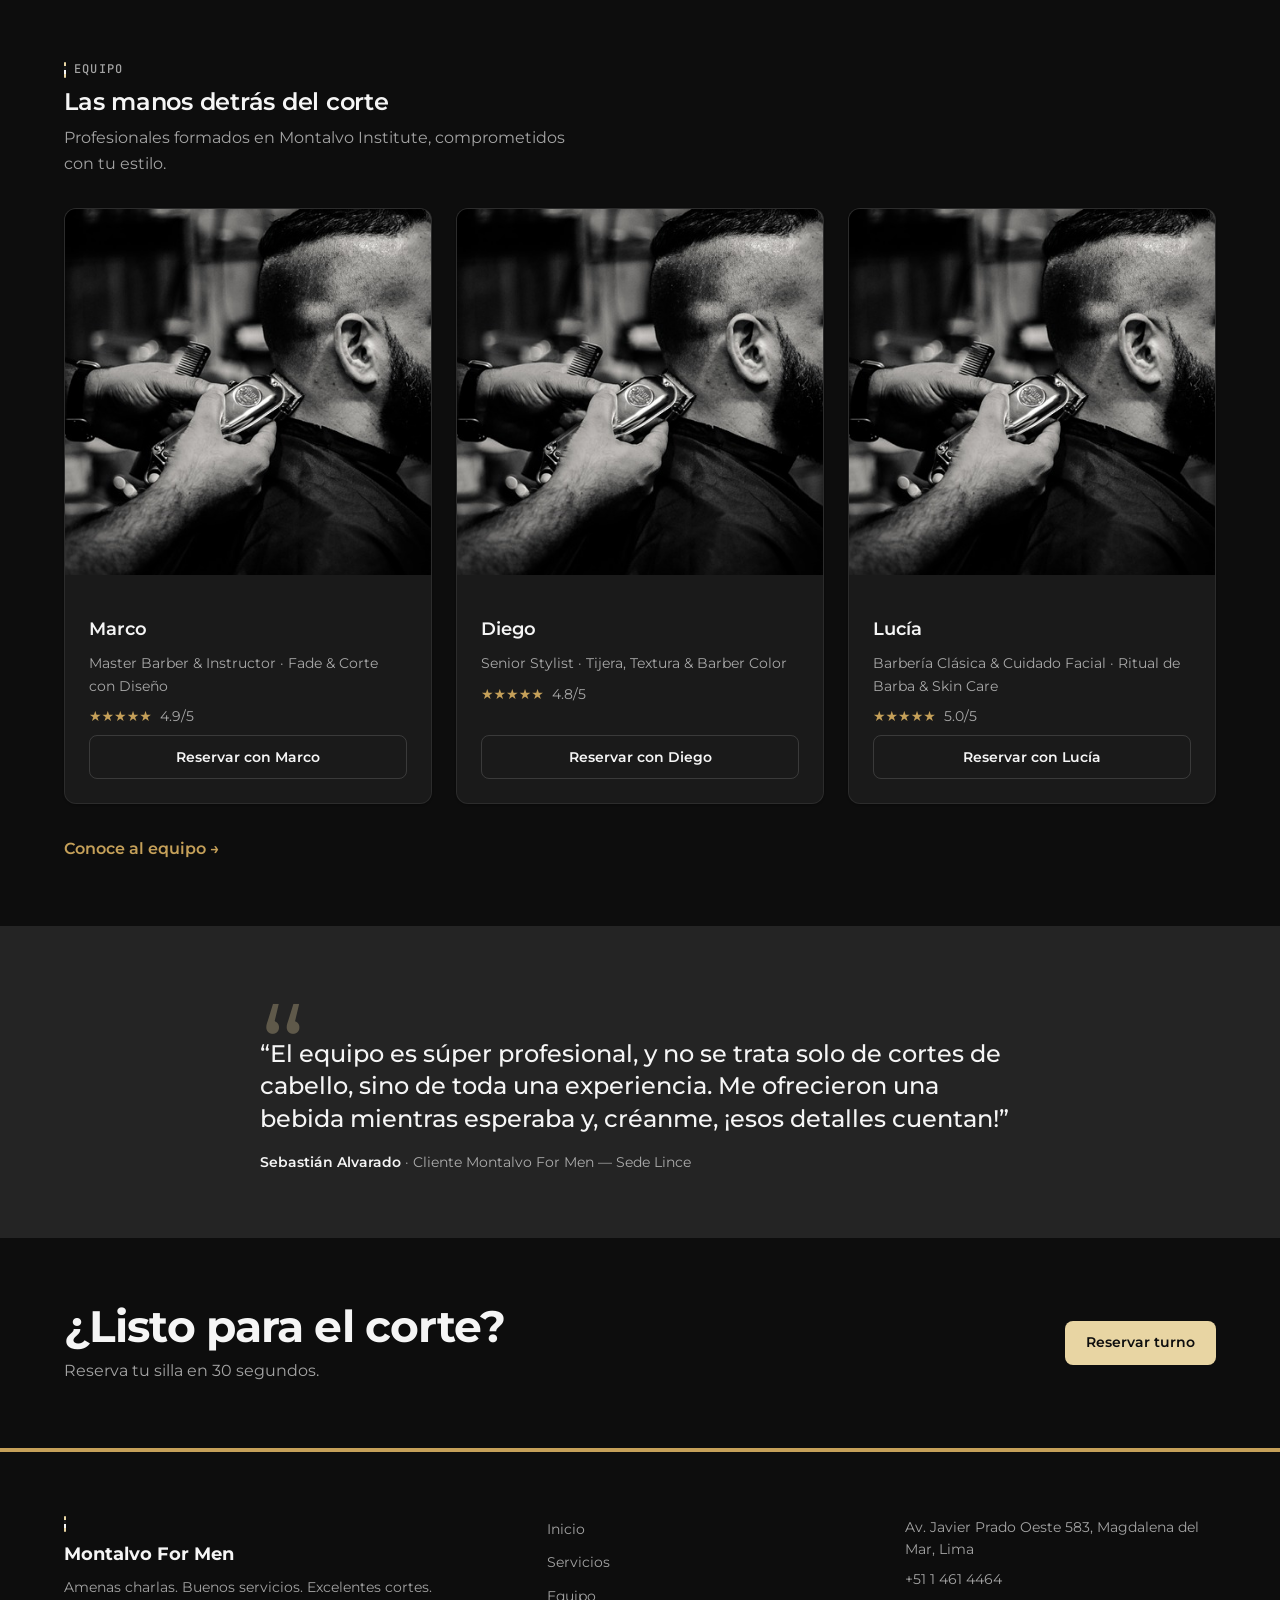
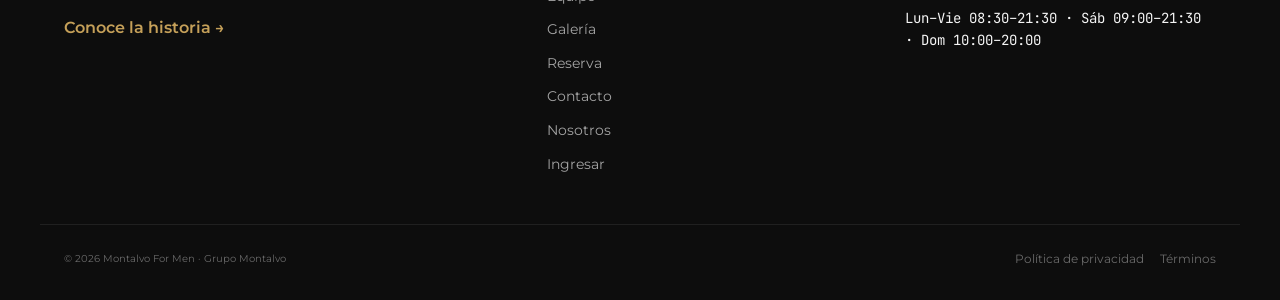
==== commit ac0fc778: "fix(seo): cambia el dominio canónico del clon a montalvobarber.com.pe El proyecto es un clon y no un" ====
--- a/index.html
+++ b/index.html
@@ -9,10 +9,10 @@
     <link href="https://fonts.googleapis.com/css2?family=Montserrat:wght@400;500;600;700;800;900&family=JetBrains+Mono:wght@500&display=swap" rel="stylesheet">
     <title>Montalvo For Men — Cortes con carácter | Reserva tu cita en Lima</title>
     <meta name="description" content="Montalvo For Men: la cadena líder de barberías en Perú con 45 sedes a nivel nacional. Cortes de caballero, fades, ritual de barba con toallas calientes y cuidado facial. Reserva online.">
-    <link rel="canonical" href="https://montalvoformen.com.pe/">
+    <link rel="canonical" href="https://montalvobarber.com.pe/">
     <meta property="og:title" content="Montalvo For Men — Cortes con carácter">
     <meta property="og:description" content="45 sedes en Perú. Cortes de caballero, fades, ritual de barba y cuidado facial. Reserva tu silla en 30 segundos.">
-    <meta property="og:image" content="https://montalvoformen.com.pe/images/hero.jpg">
+    <meta property="og:image" content="https://montalvobarber.com.pe/images/hero.jpg">
     <meta property="og:type" content="website">
     <meta name="theme-color" content="#0D0D0D">
     <script type="application/ld+json">
@@ -20,7 +20,7 @@
         "@context": "https://schema.org",
         "@type": "HairSalon",
         "name": "Montalvo For Men",
-        "image": "https://montalvoformen.com.pe/images/hero.jpg",
+        "image": "https://montalvobarber.com.pe/images/hero.jpg",
         "address": {
             "@type": "PostalAddress",
             "streetAddress": "Av. Javier Prado Oeste 583, Magdalena del Mar",
@@ -230,7 +230,7 @@
             <address class="site-footer__contact">
                 <p>Av. Javier Prado Oeste 583, Magdalena del Mar, Lima</p>
                 <p><a href="tel:+5114614464">+51 1 461 4464</a></p>
-                <p class="site-footer__hours">Lun–Vie 08:30–21:30 · Sáb 09:00–21:30 · Dom 10:00–20:00</p>
+                <p class="site-footer__hours"><span>Lun–Vie 08:30–21:30</span> · <span>Sáb 09:00–21:30</span> · <span>Dom 10:00–20:00</span></p>
             </address>
         </div>
 
--- a/styles/styles.css
+++ b/styles/styles.css
@@ -216,8 +216,8 @@
     border: 0;
     height: 4px;
     width: 100%;
-    background: repeating-linear-gradient(-45deg, var(--accent) 0 25%, var(--surface) 25% 51%, var(--text-primary) 51% 76%, var(--accent) 76% 100%);
-    background-size: 200% 100%;
+    background-image: repeating-linear-gradient(-45deg, var(--accent) 0 8px, var(--surface) 8px 16px, var(--text-primary) 16px 24px, var(--accent) 24px 32px);
+    background-repeat: repeat-x;
     animation: pole-flow 2s linear infinite;
 }
 
@@ -229,10 +229,10 @@
 
 @keyframes pole-flow {
     from {
-        background-position: 0% 0%;
+        background-position: 0 0;
     }
     to {
-        background-position: 200% 0%;
+        background-position: 32px 0;
     }
 }
 
@@ -351,14 +351,14 @@
     width: 2px;
     height: 16px;
     border-radius: 999px;
-    background: repeating-linear-gradient(
+    background-image: repeating-linear-gradient(
         180deg,
-        var(--accent) 0 25%,
-        var(--surface) 25% 51%,
-        var(--text-primary) 51% 76%,
-        var(--accent) 76% 100%
+        var(--accent) 0 4px,
+        var(--surface) 4px 8px,
+        var(--text-primary) 8px 12px,
+        var(--accent) 12px 16px
     );
-    background-size: 100% 200%;
+    background-repeat: repeat-y;
     animation: pole-mini-flow 2s linear infinite;
 }
 
@@ -369,8 +369,8 @@
 }
 
 @keyframes pole-mini-flow {
-    from { background-position: 0% 0%; }
-    to { background-position: 0% 200%; }
+    from { background-position: 0 0; }
+    to { background-position: 0 16px; }
 }
 
 .nav {
@@ -702,14 +702,14 @@
     width: 2px;
     height: 16px;
     border-radius: 999px;
-    background: repeating-linear-gradient(
+    background-image: repeating-linear-gradient(
         180deg,
-        var(--accent) 0 25%,
-        var(--surface) 25% 51%,
-        var(--text-primary) 51% 76%,
-        var(--accent) 76% 100%
+        var(--accent) 0 4px,
+        var(--surface) 4px 8px,
+        var(--text-primary) 8px 12px,
+        var(--accent) 12px 16px
     );
-    background-size: 100% 200%;
+    background-repeat: repeat-y;
     animation: pole-mini-flow 2s linear infinite;
 }
 
@@ -1061,10 +1061,218 @@
    ========================================================================== */
 
 /* --- Before/After Slider --- */
+.before-after {
+    padding-block: var(--section-gap);
+}
+
+.ba-slider {
+    --pos: 50%;
+    position: relative;
+    aspect-ratio: 4 / 5;
+    overflow: hidden;
+    border: 1px solid var(--border);
+    border-radius: var(--r-media);
+    background-color: var(--surface-subtle);
+    cursor: ew-resize;
+    touch-action: pan-y;
+}
+
+@media (min-width: 768px) {
+    .ba-slider {
+        aspect-ratio: 21 / 9;
+    }
+}
+
+.ba-slider img {
+    position: absolute;
+    inset: 0;
+    width: 100%;
+    height: 100%;
+    object-fit: cover;
+}
+
+.ba-slider__before {
+    position: absolute;
+    inset: 0;
+    clip-path: inset(0 calc(100% - var(--pos, 50%)) 0 0);
+}
+
+.ba-slider__handle {
+    position: absolute;
+    top: 0;
+    bottom: 0;
+    left: var(--pos, 50%);
+    width: 4px;
+    margin-left: -2px;
+    background-color: var(--accent);
+    box-shadow: var(--shadow-1);
+}
+
+.ba-slider__handle::after {
+    content: "";
+    position: absolute;
+    top: 50%;
+    left: 50%;
+    width: 40px;
+    height: 40px;
+    transform: translate(-50%, -50%);
+    border-radius: 50%;
+    background-color: var(--accent);
+    box-shadow: var(--shadow-2);
+}
+
+.ba-slider__hint {
+    margin-top: var(--sp-sm);
+    color: var(--text-secondary);
+    font-size: var(--fs-small);
+}
+
+.ba-slider__label {
+    position: absolute;
+    top: var(--sp-md);
+    z-index: 1;
+    padding: var(--sp-xs) var(--sp-sm);
+    border-radius: var(--r-pill);
+    background-color: rgba(13, 13, 13, 0.72);
+    color: var(--text-primary);
+    font-family: var(--font-mono);
+    font-size: var(--fs-label);
+    letter-spacing: 0.08em;
+    text-transform: uppercase;
+    pointer-events: none;
+}
+
+.ba-slider__label--before {
+    left: var(--sp-md);
+}
+
+.ba-slider__label--after {
+    right: var(--sp-md);
+}
+
+.masonry {
+    padding-block: var(--sp-lg);
+}
+
+.site-footer__hours span {
+    white-space: nowrap;
+}
 
 /* --- Filtros Sticky --- */
+.filters {
+    position: sticky;
+    top: var(--header-h);
+    z-index: var(--z-sticky);
+    padding-block: var(--sp-md);
+    background-color: rgba(13, 13, 13, 0.92);
+    -webkit-backdrop-filter: blur(8px);
+    backdrop-filter: blur(8px);
+    border-block: 1px solid var(--border);
+}
+
+.filters__inner {
+    display: flex;
+    flex-wrap: wrap;
+    gap: var(--sp-sm);
+}
+
+.chip {
+    display: inline-flex;
+    align-items: center;
+    height: 32px;
+    padding: 0 14px;
+    border: 1px solid var(--border-strong);
+    border-radius: var(--r-pill);
+    background-color: transparent;
+    color: var(--text-primary);
+    font-family: var(--font-body);
+    font-size: var(--fs-label);
+    font-weight: 600;
+    letter-spacing: 0.04em;
+    text-transform: uppercase;
+    cursor: pointer;
+    transition: background-color var(--dur-base) var(--ease-out), color var(--dur-base) var(--ease-out), border-color var(--dur-base) var(--ease-out);
+}
+
+.chip:hover {
+    background-color: var(--surface-subtle);
+}
+
+.chip[aria-pressed="true"] {
+    background-color: var(--primary);
+    border-color: var(--primary);
+    color: var(--text-on-primary);
+}
+
+.masonry__item[hidden] {
+    display: none;
+}
 
 /* --- Masonry Grid --- */
+.masonry {
+    column-count: 1;
+    column-gap: var(--sp-md);
+}
+
+@media (min-width: 640px) {
+    .masonry {
+        column-count: 2;
+    }
+}
+
+@media (min-width: 1024px) {
+    .masonry {
+        column-count: 3;
+    }
+}
+
+.masonry__item {
+    position: relative;
+    break-inside: avoid;
+    margin: 0 0 var(--sp-md);
+    border-radius: var(--r-card);
+    overflow: hidden;
+    background-color: var(--surface-subtle);
+}
+
+.masonry__item img {
+    display: block;
+    width: 100%;
+    height: auto;
+    aspect-ratio: 4 / 5;
+    object-fit: cover;
+    transition: transform var(--dur-base) var(--ease-out);
+}
+
+.masonry__item:hover img,
+.masonry__item:focus-within img {
+    transform: scale(1.02);
+}
+
+.masonry__caption {
+    position: absolute;
+    inset-inline: 0;
+    bottom: 0;
+    display: flex;
+    flex-direction: column;
+    gap: var(--sp-xs);
+    margin: 0;
+    padding: var(--sp-md);
+    background-image: linear-gradient(to top, rgba(13, 13, 13, 0.92), rgba(13, 13, 13, 0));
+}
+
+.masonry__tag {
+    font-family: var(--font-mono);
+    font-size: var(--fs-label);
+    letter-spacing: 0.08em;
+    text-transform: uppercase;
+    color: var(--accent);
+}
+
+.masonry__title {
+    font-size: var(--fs-small);
+    font-weight: 600;
+}
 
 /* ==========================================================================
    Nosotros (About) — .editorial-hero, .ambient, .narrative, .values,
@@ -1072,14 +1280,163 @@
    ========================================================================== */
 
 /* --- Editorial Hero + Ambient --- */
+.editorial-hero {
+    padding-block: var(--sp-2xl) var(--sp-lg);
+}
+
+.editorial-hero h1 {
+    max-width: 900px;
+    font-size: var(--fs-h1);
+    font-weight: 700;
+    line-height: 1.1;
+    letter-spacing: -0.02em;
+}
+
+.ambient {
+    position: relative;
+    margin: 0;
+}
+
+.ambient img {
+    width: 100%;
+    height: auto;
+    aspect-ratio: 21 / 9;
+    object-fit: cover;
+}
+
+.ambient::after {
+    content: "";
+    position: absolute;
+    inset: 0;
+    background-image: linear-gradient(to top, rgba(13, 13, 13, 0.55), rgba(13, 13, 13, 0));
+    pointer-events: none;
+}
 
 /* --- Narrative Text --- */
+.narrative {
+    display: flex;
+    flex-direction: column;
+    gap: var(--sp-md);
+    max-width: 680px;
+    padding-block: var(--section-gap);
+}
+
+.narrative p {
+    color: var(--text-secondary);
+    font-size: 17px;
+    line-height: 1.7;
+}
 
 /* --- Value Cards --- */
+.values {
+    padding-block: var(--section-gap);
+}
+
+.values__grid {
+    display: grid;
+    gap: var(--sp-lg);
+}
+
+@media (min-width: 1024px) {
+    .values__grid {
+        grid-template-columns: repeat(3, 1fr);
+    }
+}
+
+.value-card {
+    padding: var(--sp-lg);
+    background-color: var(--surface);
+    border: 1px solid var(--border);
+    border-radius: var(--r-card);
+}
+
+.value-card h3 {
+    margin-bottom: var(--sp-sm);
+    font-size: var(--fs-h3);
+}
+
+.value-card p {
+    color: var(--text-secondary);
+    font-size: var(--fs-small);
+    line-height: 1.6;
+}
 
 /* --- Stats Grid --- */
+.stats {
+    padding-block: var(--section-gap);
+    background-color: var(--surface-subtle);
+}
+
+.stats__grid {
+    display: grid;
+    grid-template-columns: repeat(2, 1fr);
+    gap: var(--sp-lg);
+}
+
+@media (min-width: 1024px) {
+    .stats__grid {
+        grid-template-columns: repeat(4, 1fr);
+    }
+}
+
+.stats__num {
+    display: block;
+    font-family: var(--font-display);
+    font-size: clamp(40px, 6vw, 64px);
+    font-weight: 800;
+    line-height: 1;
+    color: var(--accent);
+}
+
+.stats__label {
+    display: block;
+    margin-top: var(--sp-sm);
+    color: var(--text-secondary);
+    font-size: var(--fs-small);
+    line-height: 1.45;
+}
 
 /* --- Founder Quote --- */
+.founder-quote {
+    padding-block: var(--section-gap);
+}
+
+.founder-quote__text {
+    position: relative;
+    max-width: 820px;
+    margin: 0 auto;
+    padding-top: var(--sp-2xl);
+}
+
+.founder-quote__text::before {
+    content: '“';
+    position: absolute;
+    top: 0;
+    left: 0;
+    font-family: var(--font-display);
+    font-size: clamp(64px, 10vw, 120px);
+    line-height: 1;
+    color: var(--accent);
+    opacity: 0.3;
+}
+
+.founder-quote__text p {
+    font-size: clamp(var(--fs-h3), 2.5vw, var(--fs-h2));
+    font-weight: 500;
+    line-height: 1.45;
+}
+
+.founder-quote__text footer {
+    margin-top: var(--sp-md);
+    color: var(--text-secondary);
+    font-size: var(--fs-small);
+}
+
+.founder-quote__text cite {
+    font-style: normal;
+    color: var(--text-primary);
+    font-weight: 600;
+}
 
 /* ==========================================================================
    Contacto — .contact__grid, .contact-form-card, .hours-table, .map-embed
@@ -1330,6 +1687,41 @@
     width: 100%;
 }
 
+/* --- Estado de envío --- */
+.contact-form-card__status {
+    margin-top: var(--sp-sm);
+    color: var(--text-secondary);
+    font-size: var(--fs-small);
+}
+
+.btn__spinner {
+    display: inline-block;
+    width: 16px;
+    height: 16px;
+    margin-right: var(--sp-sm);
+    border: 2px solid currentColor;
+    border-top-color: transparent;
+    border-radius: 50%;
+    vertical-align: middle;
+    animation: btn-spin 700ms linear infinite;
+}
+
+.btn__spinner[hidden] {
+    display: none;
+}
+
+@keyframes btn-spin {
+    to {
+        transform: rotate(360deg);
+    }
+}
+
+@media (prefers-reduced-motion: reduce) {
+    .btn__spinner {
+        animation: none;
+    }
+}
+
 /* ==========================================================================
    Reserva (Booking) — .booking__grid, .booking__form, .booking__slots,
                        .booking__pole, .booking__info, .slots
@@ -1992,14 +2384,14 @@
         grid-row: 1 / span 2;
         width: 6px;
         border-radius: var(--r-pill);
-        background: repeating-linear-gradient(
+        background-image: repeating-linear-gradient(
             180deg,
-            var(--accent) 0 25%,
-            var(--surface) 25% 51%,
-            var(--text-primary) 51% 76%,
-            var(--accent) 76% 100%
+            var(--accent) 0 12px,
+            var(--surface) 12px 24px,
+            var(--text-primary) 24px 36px,
+            var(--accent) 36px 48px
         );
-        background-size: 100% 200px;
+        background-repeat: repeat-y;
         animation: pole-vertical-flow 3s linear infinite;
     }
 
@@ -2010,7 +2402,7 @@
 
 @keyframes pole-vertical-flow {
     from { background-position: 0 0; }
-    to { background-position: 0 200px; }
+    to { background-position: 0 48px; }
 }
 
 @media (prefers-reduced-motion: reduce) {
@@ -2239,4 +2631,61 @@
     .modal__actions .btn {
         width: auto;
     }
-}+}
+/* ==========================================================================
+   Login Page — .login, .login__card, .login__submit, .login__note
+   ========================================================================== */
+.login {
+    display: flex;
+    justify-content: center;
+    padding-block: var(--sp-3xl);
+}
+
+.login__card {
+    display: flex;
+    flex-direction: column;
+    gap: var(--sp-md);
+    width: 100%;
+    max-width: 400px;
+    padding: var(--sp-xl);
+    background-color: var(--surface);
+    border: 1px solid var(--border);
+    border-radius: var(--r-card);
+    box-shadow: var(--shadow-1);
+}
+
+.login__card h1 {
+    font-size: var(--fs-h1);
+    font-weight: 700;
+    line-height: 1.1;
+    letter-spacing: -0.02em;
+}
+
+.login__card form {
+    display: flex;
+    flex-direction: column;
+    gap: var(--sp-md);
+}
+
+.login__lede {
+    color: var(--text-secondary);
+    font-size: var(--fs-small);
+}
+
+.login__submit {
+    width: 100%;
+}
+
+.login__note {
+    color: var(--text-secondary);
+    font-size: var(--fs-small);
+}
+
+.login__note a {
+    color: var(--primary);
+    text-decoration: none;
+}
+
+.login__note a:hover {
+    text-decoration: underline;
+}
